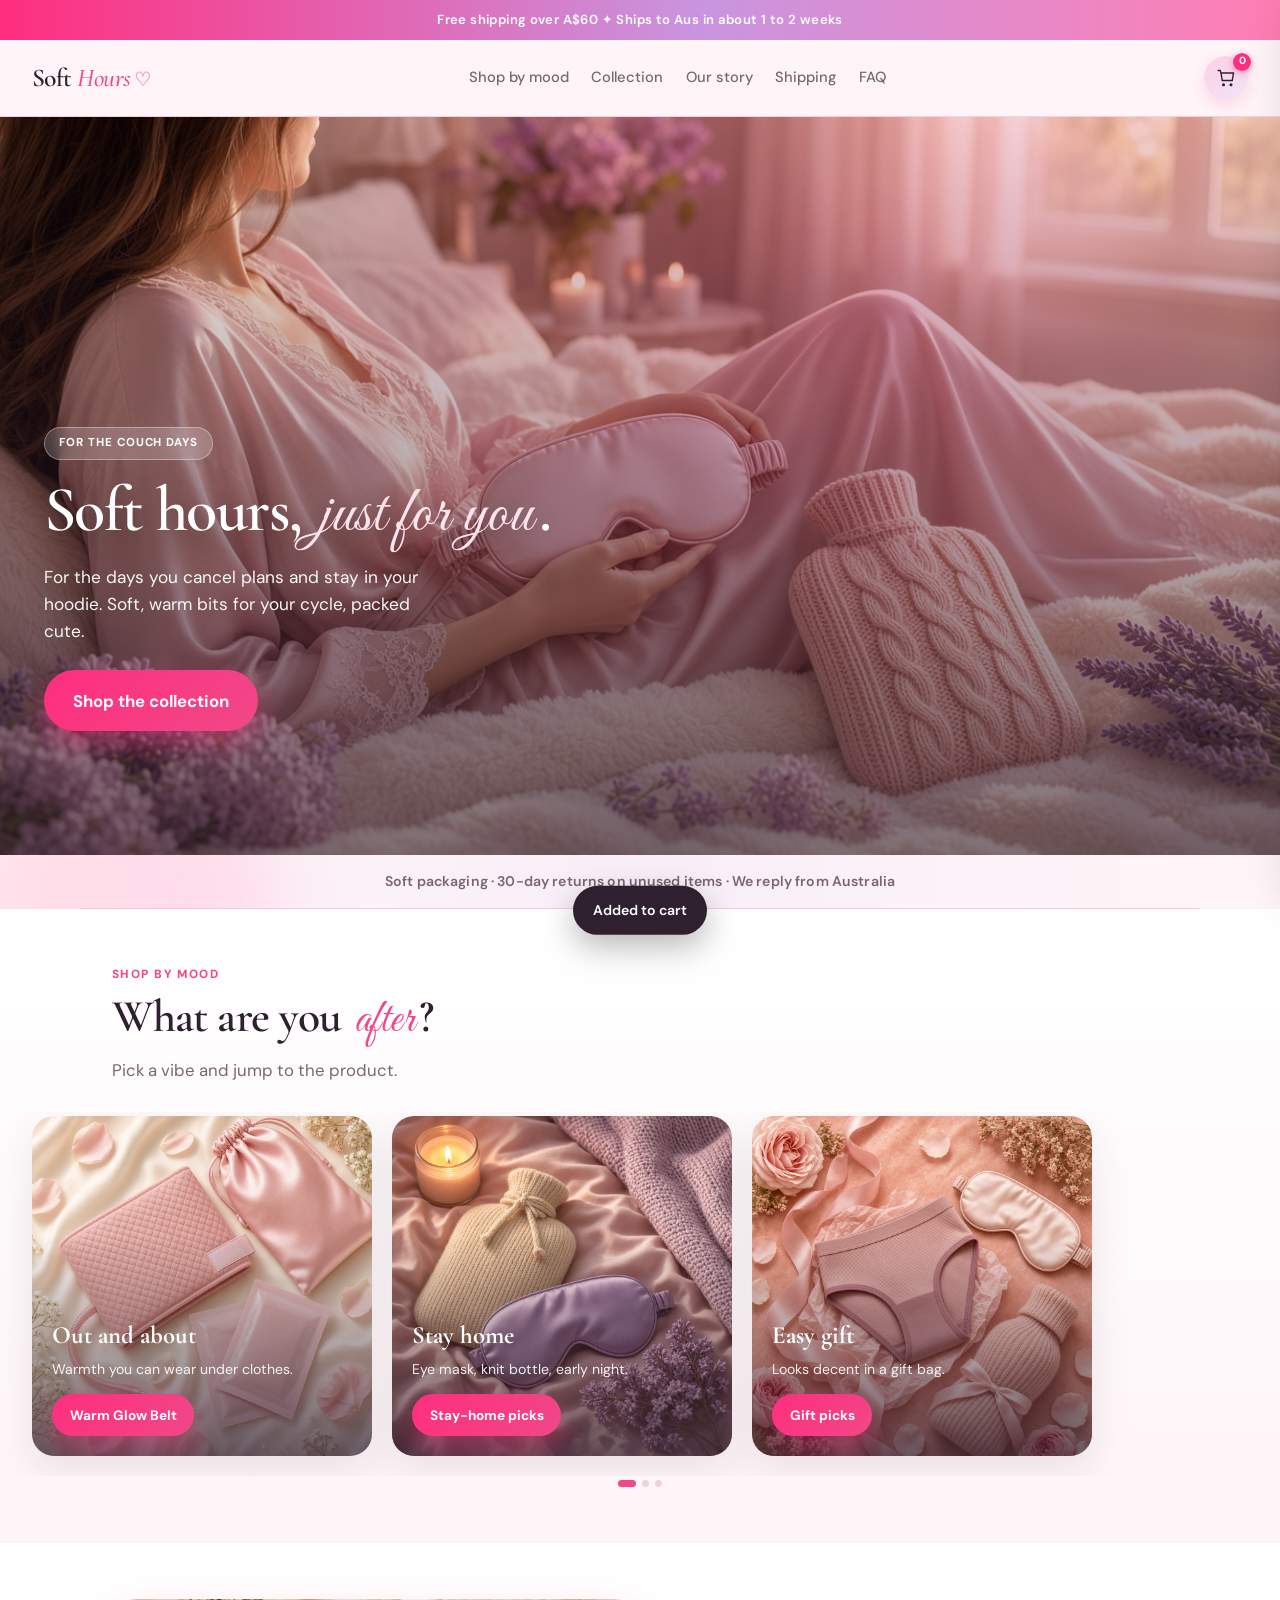
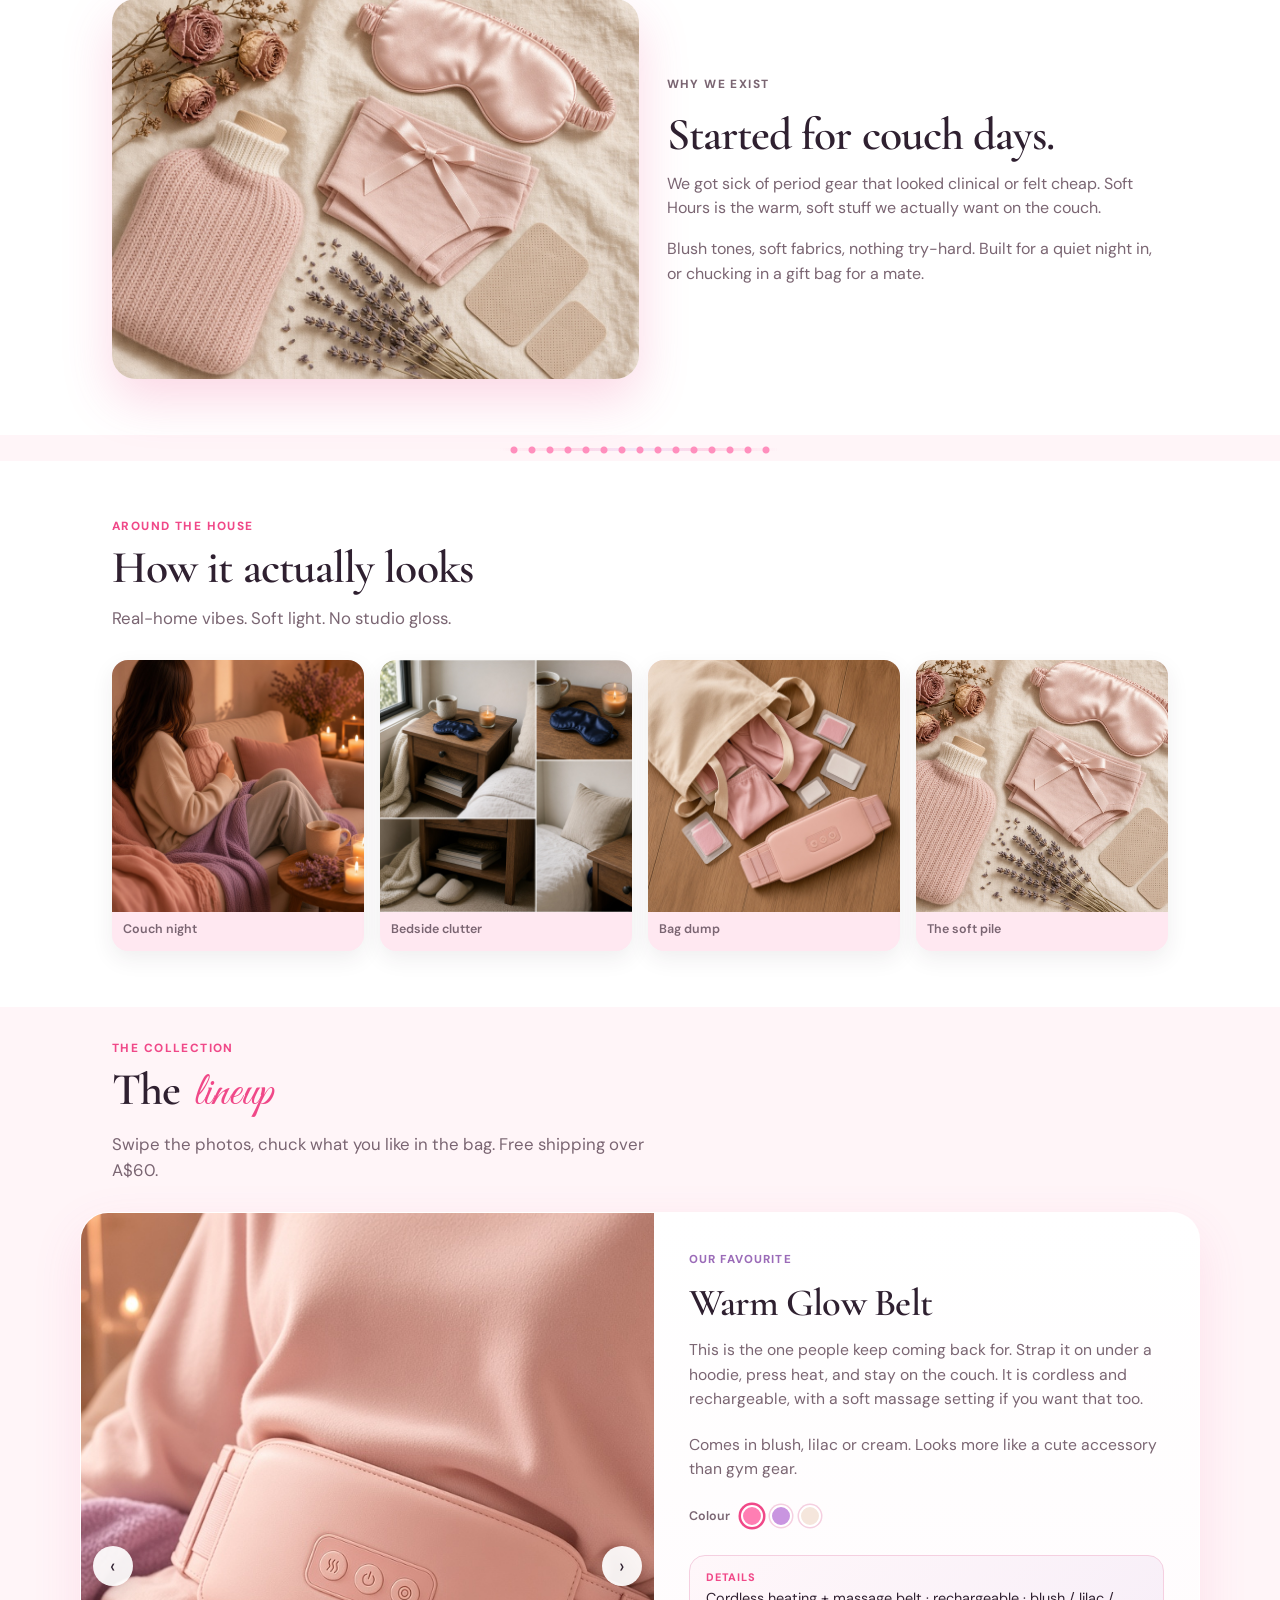
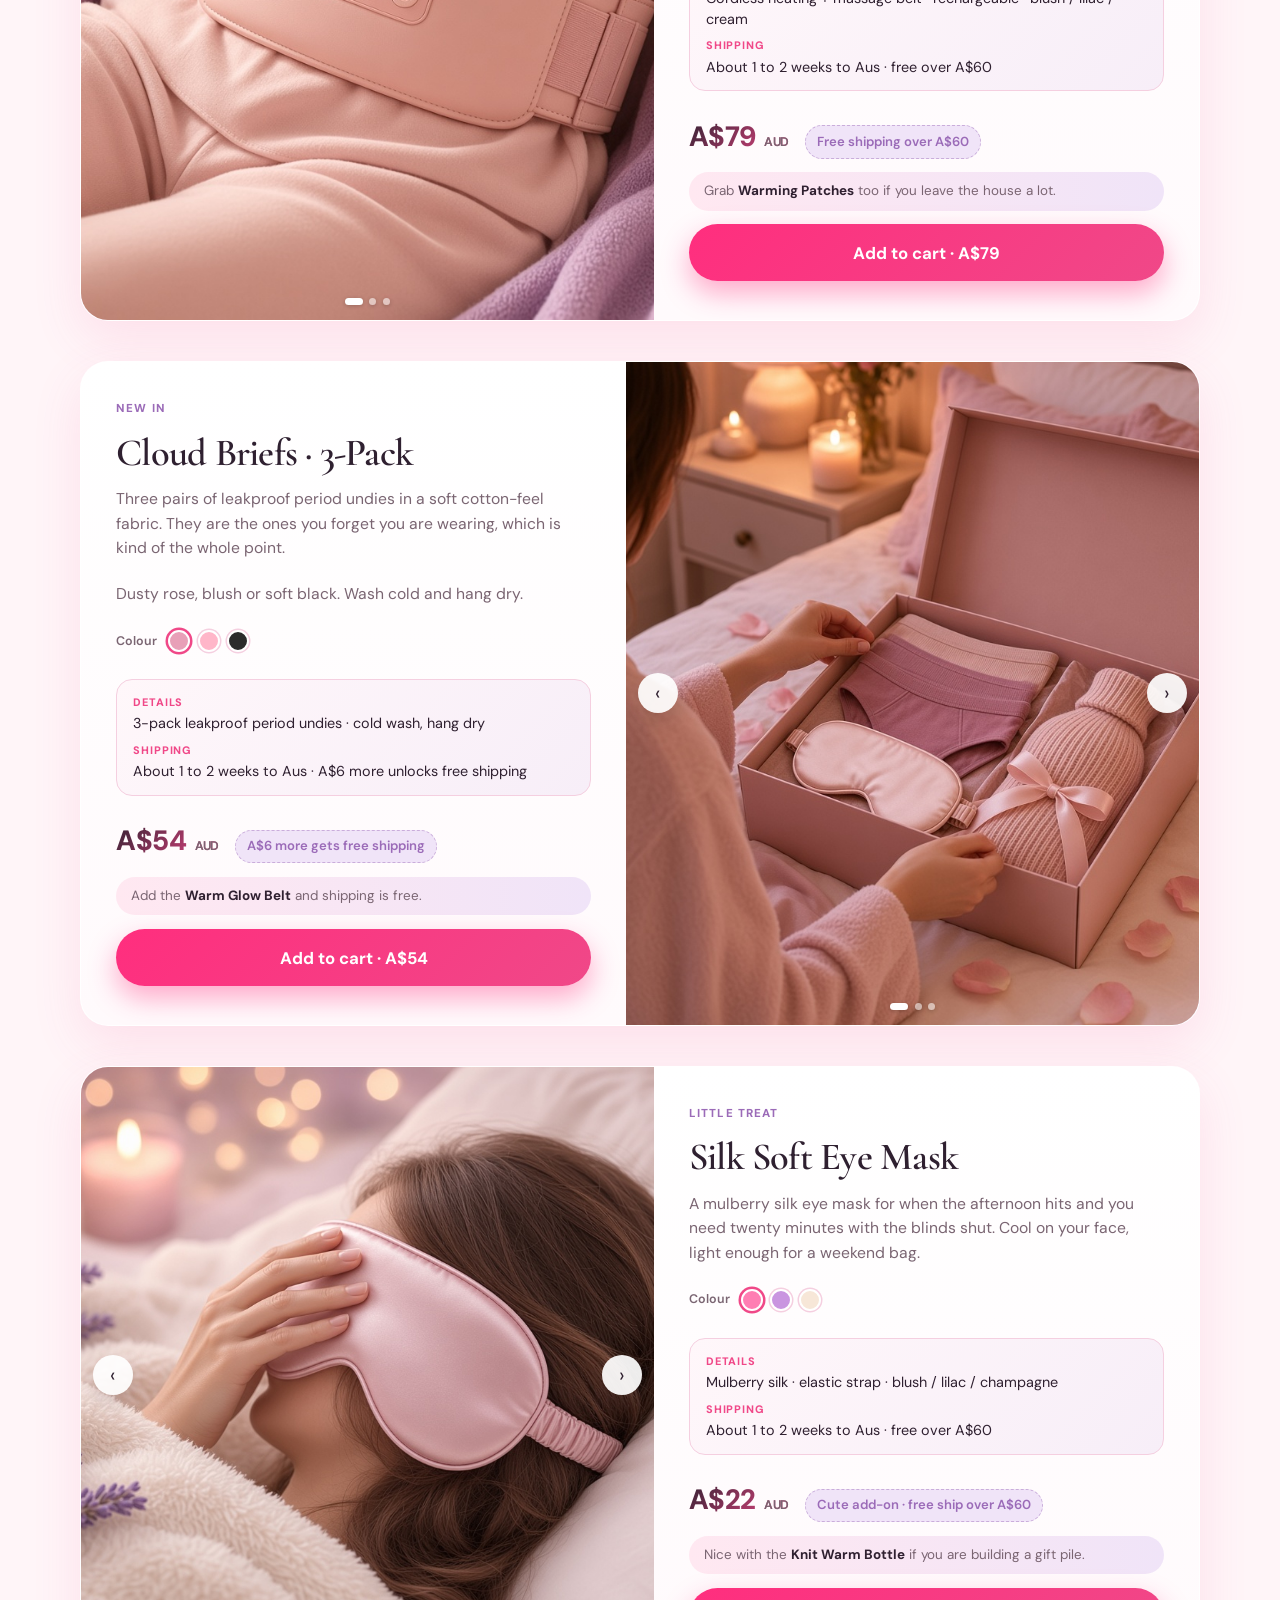
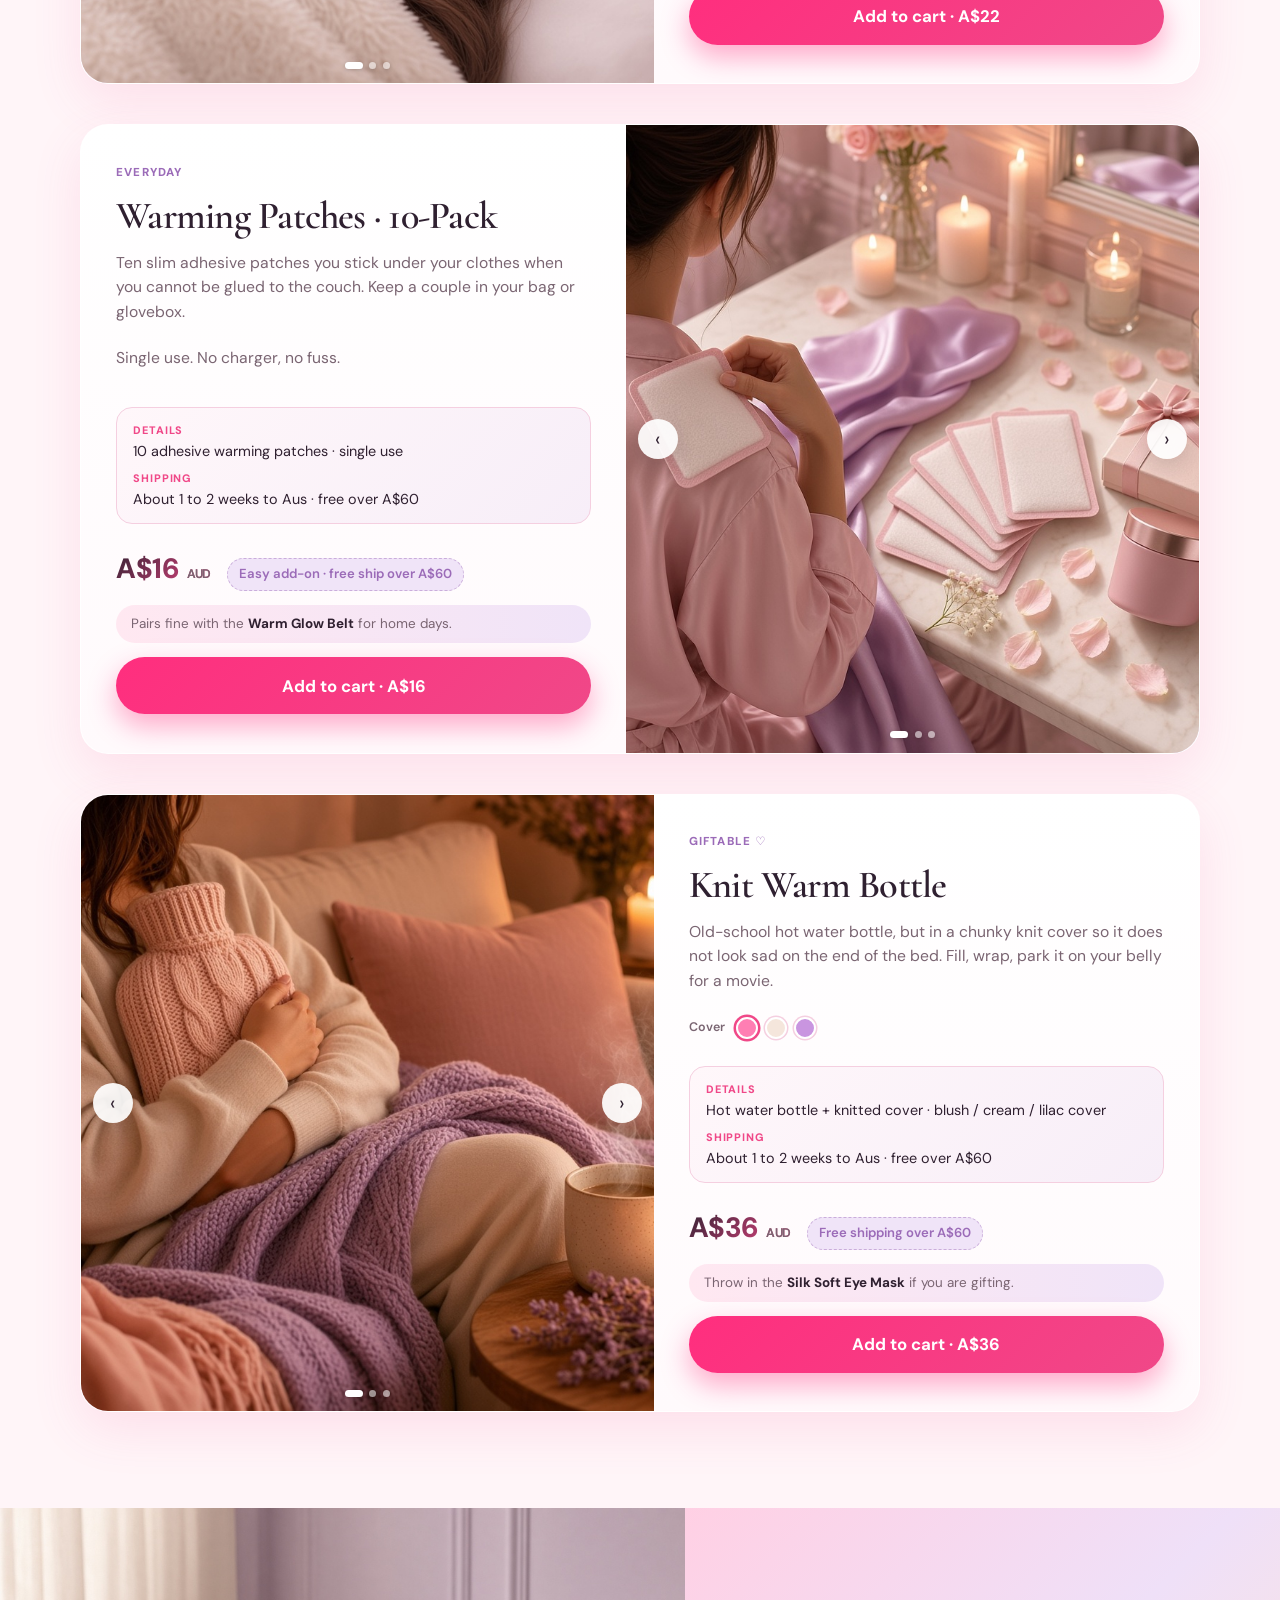
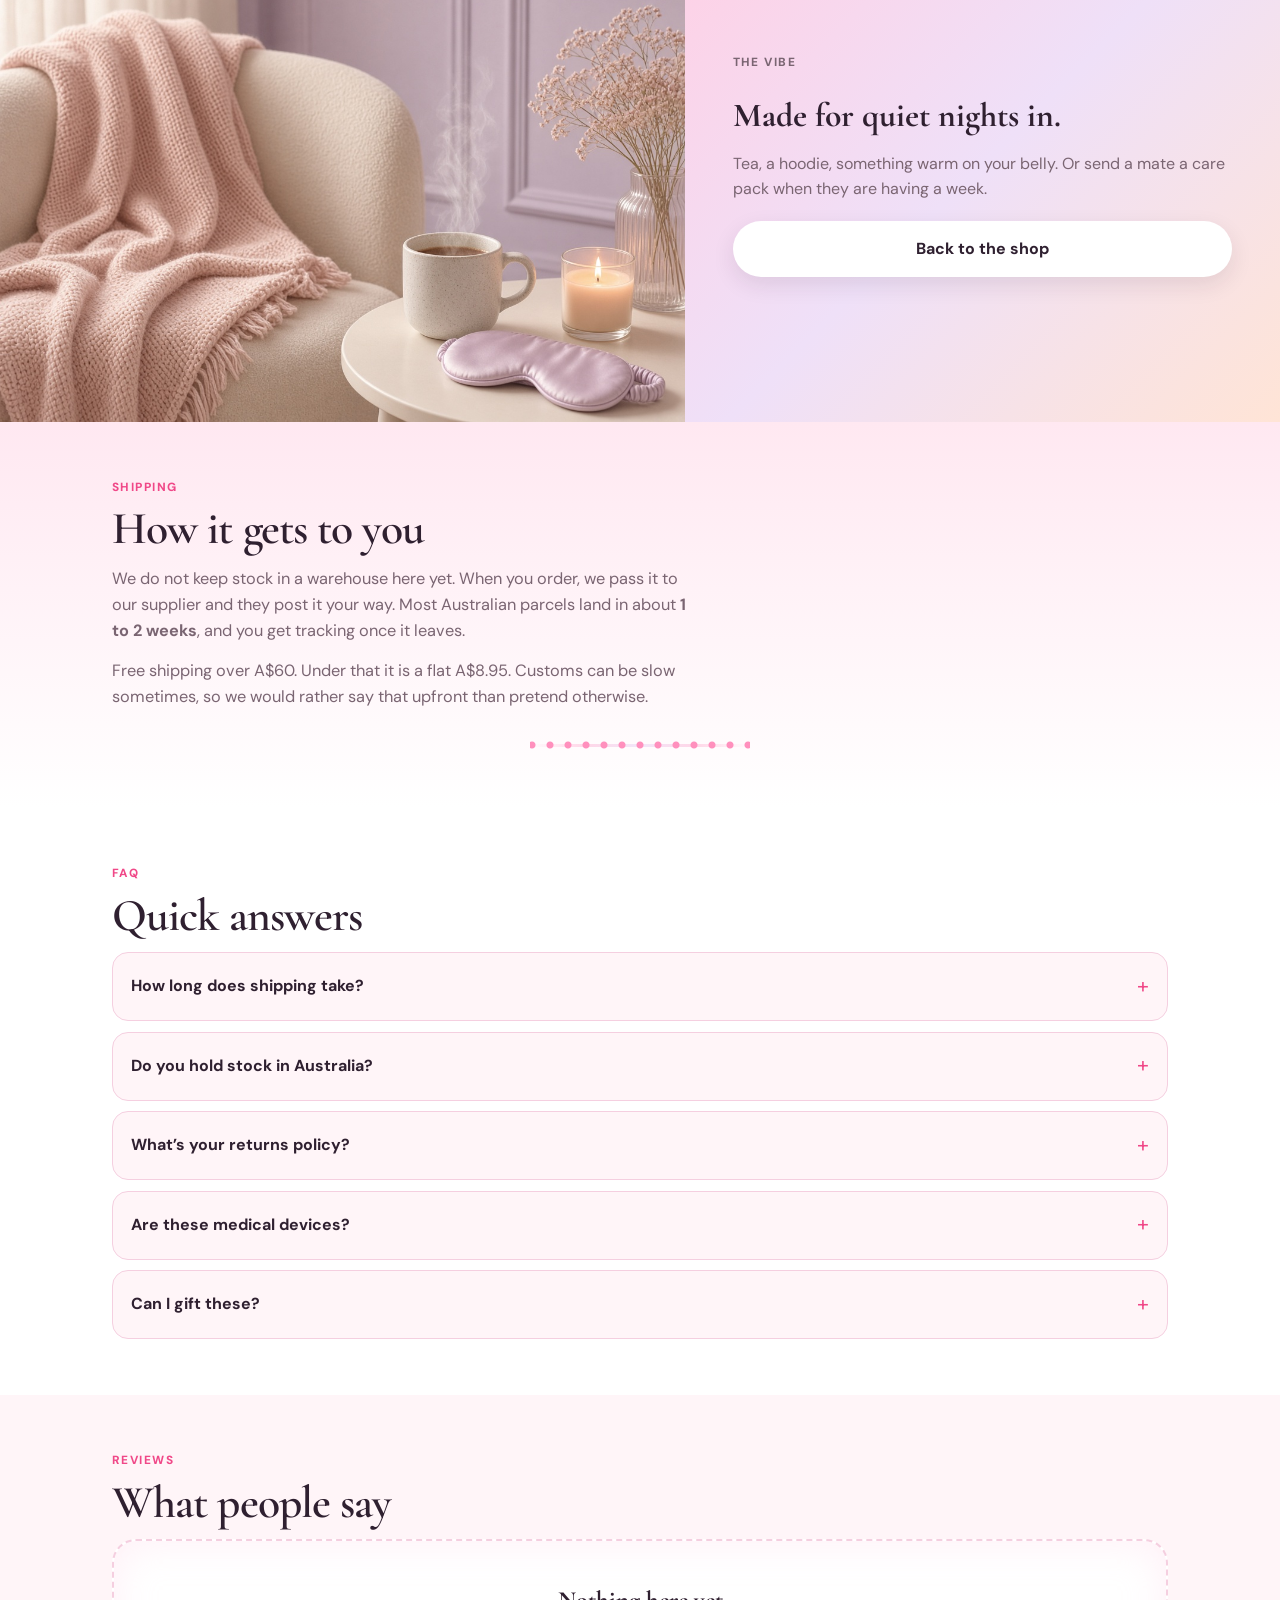
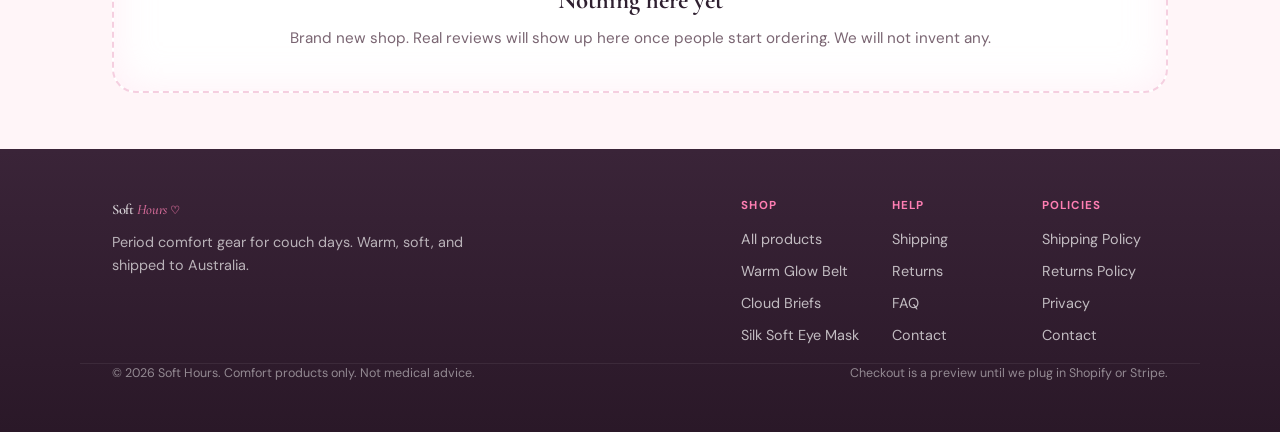
==== index.html @ 4333461d "Boutique copy without AI bullets; cute accents; prose shipping" ====
<!DOCTYPE html>
<html lang="en-AU">
<head>
  <meta charset="UTF-8" />
  <meta name="viewport" content="width=device-width, initial-scale=1" />
  <title>Soft Hours | Period comfort for lazy days</title>
  <meta name="description" content="Soft Hours sells period comfort gear for women in Australia. Heating belts, period undies, eye masks and more." />
  <link rel="preconnect" href="https://fonts.googleapis.com" />
  <link rel="preconnect" href="https://fonts.gstatic.com" crossorigin />
  <link href="https://fonts.googleapis.com/css2?family=Cormorant+Garamond:ital,wght@0,500;0,600;1,500&family=DM+Sans:wght@400;500;600;700;800&family=Great+Vibes&display=swap" rel="stylesheet" />
  <link rel="stylesheet" href="styles.css" />
</head>
<body>
  <div class="announcement">
    <span>Free shipping over A$60 ✦ Ships to Aus in about 1 to 2 weeks</span>
  </div>

  <header class="nav">
    <a class="logo" href="#top">Soft <em>Hours</em></a>
    <nav class="nav-links" aria-label="Primary">
      <a href="#moods">Shop by mood</a>
      <a href="#shop">Collection</a>
      <a href="#about">Our story</a>
      <a href="#how">Shipping</a>
      <a href="#faq">FAQ</a>
    </nav>
    <div class="nav-actions">
      <a class="cart-btn" href="#cart" aria-label="Cart">
        <svg viewBox="0 0 24 24" aria-hidden="true"><path d="M6 6h15l-1.5 9h-12z"/><circle cx="9" cy="20" r="1"/><circle cx="18" cy="20" r="1"/><path d="M6 6L5 3H2"/></svg>
        <span class="cart-count" id="cart-count">0</span>
      </a>
      <button class="menu-btn" id="menu-btn" aria-label="Menu" type="button">
        <svg viewBox="0 0 24 24" aria-hidden="true"><path d="M4 7h16M4 12h16M4 17h16"/></svg>
      </button>
    </div>
  </header>

  <main id="top" class="has-blobs">
    <section class="hero">
      <img class="hero-img" src="assets/lifestyle/hero.jpg" alt="Cozy blush bedding with silk eye mask and knitted hot water bottle" />
      <div class="hero-overlay"></div>
      <div class="hero-content">
        <span class="hero-eyebrow">For the couch days</span>
        <h1>Soft hours, <span class="script">just for you</span>.</h1>
        <p>For the days you cancel plans and stay in your hoodie. Soft, warm bits for your cycle, packed cute.</p>
        <a class="btn btn-lg" href="#shop">Shop the collection</a>
      </div>
    </section>

    <div class="trust trust-cute">
      <p>Soft packaging · 30-day returns on unused items · We reply from Australia</p>
    </div>

    <!-- Shop by mood -->
    <section class="moods" id="moods">
      <div class="section-inner">
        <p class="section-label">Shop by mood</p>
        <h2 class="section-title">What are you <span class="script">after</span>?</h2>
        <p class="section-lede">Pick a vibe and jump to the product.</p>
      </div>
      <div class="mood-track" id="mood-track">
        <a class="mood-card" href="#product-belt">
          <img src="assets/moods/onthego.jpg" alt="On-the-go comfort flat lay" />
          <div class="mood-overlay">
            <h3>Out and about</h3>
            <p>Warmth you can wear under clothes.</p>
            <span class="btn">Warm Glow Belt</span>
          </div>
        </a>
        <a class="mood-card" href="#product-rest">
          <img src="assets/moods/rest.jpg" alt="Rest night-in mood flat lay" />
          <div class="mood-overlay">
            <h3>Stay home</h3>
            <p>Eye mask, knit bottle, early night.</p>
            <span class="btn">Stay-home picks</span>
          </div>
        </a>
        <a class="mood-card" href="#product-gift">
          <img src="assets/moods/gift.jpg" alt="Giftable care package flat lay" />
          <div class="mood-overlay">
            <h3>Easy gift</h3>
            <p>Looks decent in a gift bag.</p>
            <span class="btn">Gift picks</span>
          </div>
        </a>
      </div>
      <div class="mood-dots" aria-hidden="true"><span class="on"></span><span></span><span></span></div>
    </section>

    <section class="about" id="about">
      <div class="section-inner about-grid">
        <div class="about-card reveal">
          <img src="assets/lifestyle/flatlay.jpg" alt="Flat lay of Soft Hours comfort essentials" />
        </div>
        <div class="about-copy reveal">
          <p class="section-label">Why we exist</p>
          <h2 class="section-title">Started for couch days.</h2>
          <p>We got sick of period gear that looked clinical or felt cheap. Soft Hours is the warm, soft stuff we actually want on the couch.</p>
          <p>Blush tones, soft fabrics, nothing try-hard. Built for a quiet night in, or chucking in a gift bag for a mate.</p>
        </div>
      </div>
    </section>


    <div class="ribbon ribbon-wide" aria-hidden="true"></div>

    <section class="life-grid" id="photos">
      <div class="section-inner">
        <p class="section-label">Around the house</p>
        <h2 class="section-title">How it actually looks</h2>
        <p class="section-lede">Real-home vibes. Soft light. No studio gloss.</p>
        <div class="life-grid-photos">
          <figure><img src="assets/grid/couch.jpg" alt="Couch night with knit bottle" /><figcaption>Couch night</figcaption></figure>
          <figure><img src="assets/grid/bedside.jpg" alt="Bedside table with eye mask and tea" /><figcaption>Bedside clutter</figcaption></figure>
          <figure><img src="assets/grid/tote.jpg" alt="Tote bag with comfort gear spilled out" /><figcaption>Bag dump</figcaption></figure>
          <figure><img src="assets/grid/flatlay.jpg" alt="Soft Hours comfort flat lay" /><figcaption>The soft pile</figcaption></figure>
        </div>
      </div>
    </section>

    <!-- Featured products as hero blocks -->
    <section class="features" id="shop">
      <div class="section-inner">
        <p class="section-label">The collection</p>
        <h2 class="section-title">The <span class="script">lineup</span></h2>
        <p class="section-lede">Swipe the photos, chuck what you like in the bag. Free shipping over A$60.</p>
      </div>

      <!-- 1 Warm Glow Belt -->
      <article class="feature reveal" id="product-belt" data-product-id="warm-glow-belt" data-id="warm-glow-belt" data-name="Warm Glow Belt" data-price="79">
        <div class="feature-media">
          <span class="feature-badge">cozy pick</span>
          <div class="carousel" data-carousel>
            <button type="button" class="carousel-btn prev" aria-label="Previous image">‹</button>
            <button type="button" class="carousel-btn next" aria-label="Next image">›</button>
                        <div class="carousel-track">
              <div class="carousel-slide"><img src="assets/carousel/belt-life.jpg" alt="Warm Glow Belt in use" /></div>
              <div class="carousel-slide"><img src="assets/carousel/belt-product.jpg" alt="Warm Glow Belt close up" /></div>
              <div class="carousel-slide"><img src="assets/carousel/belt-casual.jpg" alt="Warm Glow Belt on the bed" /></div>
            </div>
            <div class="carousel-dots"></div>
          </div>
        </div>
        <div class="feature-body">
          <p class="feature-eyebrow">Our favourite</p>
          <h3>Warm Glow Belt</h3>
          <p class="product-copy">This is the one people keep coming back for. Strap it on under a hoodie, press heat, and stay on the couch. It is cordless and rechargeable, with a soft massage setting if you want that too.</p>
          <p class="product-copy">Comes in blush, lilac or cream. Looks more like a cute accessory than gym gear.</p>
          <div class="swatches" aria-label="Colour options">
            <span class="swatch-label">Colour</span>
            <button class="swatch active" style="background:#ff7eb3" title="Blush" type="button"></button>
            <button class="swatch" style="background:#c995e0" title="Lilac" type="button"></button>
            <button class="swatch" style="background:#f5e6dc" title="Cream" type="button"></button>
          </div>
          <dl class="specs">
            <div><dt>Details</dt><dd>Cordless heating + massage belt · rechargeable · blush / lilac / cream</dd></div>
            <div><dt>Shipping</dt><dd>About 1 to 2 weeks to Aus · free over A$60</dd></div>
          </dl>
          <div class="price-row">
            <div class="price">A$79 <small>AUD</small></div>
            <span class="ship-nudge">Free shipping over A$60</span>
          </div>
          <p class="addon-line">Grab <strong>Warming Patches</strong> too if you leave the house a lot.</p>
          <button class="btn btn-block btn-lg add-to-cart" type="button" data-id="warm-glow-belt" data-name="Warm Glow Belt" data-price="79">Add to cart · A$79</button>
        </div>
      </article>

      <!-- 2 Cloud Briefs -->
      <article class="feature reverse reveal" id="product-gift" data-product-id="cloud-briefs" data-id="cloud-briefs" data-name="Cloud Briefs 3-Pack" data-price="54">
        <div class="feature-media">
          <span class="feature-badge lilac">new</span>
          <div class="carousel" data-carousel>
            <button type="button" class="carousel-btn prev" aria-label="Previous image">‹</button>
            <button type="button" class="carousel-btn next" aria-label="Next image">›</button>
                        <div class="carousel-track">
              <div class="carousel-slide"><img src="assets/carousel/undies-life.jpg" alt="Cloud Briefs gift unboxing" /></div>
              <div class="carousel-slide"><img src="assets/carousel/undies-product.jpg" alt="Cloud Briefs pack" /></div>
              <div class="carousel-slide"><img src="assets/carousel/undies-casual.jpg" alt="Cloud Briefs at home" /></div>
            </div>
            <div class="carousel-dots"></div>
          </div>
        </div>
        <div class="feature-body">
          <p class="feature-eyebrow">New in</p>
          <h3>Cloud Briefs · 3-Pack</h3>
          <p class="product-copy">Three pairs of leakproof period undies in a soft cotton-feel fabric. They are the ones you forget you are wearing, which is kind of the whole point.</p>
          <p class="product-copy">Dusty rose, blush or soft black. Wash cold and hang dry.</p>
          <div class="swatches" aria-label="Colour options">
            <span class="swatch-label">Colour</span>
            <button class="swatch active" style="background:#e8a0b8" title="Dusty rose" type="button"></button>
            <button class="swatch" style="background:#ffb6c9" title="Blush" type="button"></button>
            <button class="swatch" style="background:#2b2b2b" title="Soft black" type="button"></button>
          </div>
          <dl class="specs">
            <div><dt>Details</dt><dd>3-pack leakproof period undies · cold wash, hang dry</dd></div>
            <div><dt>Shipping</dt><dd>About 1 to 2 weeks to Aus · A$6 more unlocks free shipping</dd></div>
          </dl>
          <div class="price-row">
            <div class="price">A$54 <small>AUD</small></div>
            <span class="ship-nudge">A$6 more gets free shipping</span>
          </div>
          <p class="addon-line">Add the <strong>Warm Glow Belt</strong> and shipping is free.</p>
          <button class="btn btn-block btn-lg add-to-cart" type="button" data-id="cloud-briefs" data-name="Cloud Briefs 3-Pack" data-price="54">Add to cart · A$54</button>
        </div>
      </article>

      <!-- 3 Eye mask -->
      <article class="feature reveal" id="product-rest" data-product-id="silk-eye-mask" data-id="silk-eye-mask" data-name="Silk Soft Eye Mask" data-price="22">
        <div class="feature-media">
          <span class="feature-badge">little treat</span>
          <div class="carousel" data-carousel>
            <button type="button" class="carousel-btn prev" aria-label="Previous image">‹</button>
            <button type="button" class="carousel-btn next" aria-label="Next image">›</button>
                        <div class="carousel-track">
              <div class="carousel-slide"><img src="assets/carousel/mask-life.jpg" alt="Silk Soft Eye Mask in use" /></div>
              <div class="carousel-slide"><img src="assets/carousel/mask-product.jpg" alt="Silk Soft Eye Mask close up" /></div>
              <div class="carousel-slide"><img src="assets/carousel/mask-casual.jpg" alt="Silk Soft Eye Mask on a pillow" /></div>
            </div>
            <div class="carousel-dots"></div>
          </div>
        </div>
        <div class="feature-body">
          <p class="feature-eyebrow">Little treat</p>
          <h3>Silk Soft Eye Mask</h3>
          <p class="product-copy">A mulberry silk eye mask for when the afternoon hits and you need twenty minutes with the blinds shut. Cool on your face, light enough for a weekend bag.</p>
          <div class="swatches" aria-label="Colour options">
            <span class="swatch-label">Colour</span>
            <button class="swatch active" style="background:#ff7eb3" title="Blush" type="button"></button>
            <button class="swatch" style="background:#c995e0" title="Lilac" type="button"></button>
            <button class="swatch" style="background:#f7e7d8" title="Champagne" type="button"></button>
          </div>
          <dl class="specs">
            <div><dt>Details</dt><dd>Mulberry silk · elastic strap · blush / lilac / champagne</dd></div>
            <div><dt>Shipping</dt><dd>About 1 to 2 weeks to Aus · free over A$60</dd></div>
          </dl>
          <div class="price-row">
            <div class="price">A$22 <small>AUD</small></div>
            <span class="ship-nudge">Cute add-on · free ship over A$60</span>
          </div>
          <p class="addon-line">Nice with the <strong>Knit Warm Bottle</strong> if you are building a gift pile.</p>
          <button class="btn btn-block btn-lg add-to-cart" type="button" data-id="silk-eye-mask" data-name="Silk Soft Eye Mask" data-price="22">Add to cart · A$22</button>
        </div>
      </article>

      <!-- 4 Patches -->
      <article class="feature reverse reveal" id="product-patches" data-product-id="warming-patches" data-id="warming-patches" data-name="Warming Patches 10-Pack" data-price="16">
        <div class="feature-media">
          <span class="feature-badge lilac">everyday</span>
          <div class="carousel" data-carousel>
            <button type="button" class="carousel-btn prev" aria-label="Previous image">‹</button>
            <button type="button" class="carousel-btn next" aria-label="Next image">›</button>
                        <div class="carousel-track">
              <div class="carousel-slide"><img src="assets/carousel/patches-life.jpg" alt="Warming Patches at home" /></div>
              <div class="carousel-slide"><img src="assets/carousel/patches-product.jpg" alt="Warming Patches pack" /></div>
              <div class="carousel-slide"><img src="assets/carousel/patches-casual.jpg" alt="Warming Patches on the bench" /></div>
            </div>
            <div class="carousel-dots"></div>
          </div>
        </div>
        <div class="feature-body">
          <p class="feature-eyebrow">everyday</p>
          <h3>Warming Patches · 10-Pack</h3>
          <p class="product-copy">Ten slim adhesive patches you stick under your clothes when you cannot be glued to the couch. Keep a couple in your bag or glovebox.</p>
          <p class="product-copy">Single use. No charger, no fuss.</p>
          <dl class="specs">
            <div><dt>Details</dt><dd>10 adhesive warming patches · single use</dd></div>
            <div><dt>Shipping</dt><dd>About 1 to 2 weeks to Aus · free over A$60</dd></div>
          </dl>
          <div class="price-row">
            <div class="price">A$16 <small>AUD</small></div>
            <span class="ship-nudge">Easy add-on · free ship over A$60</span>
          </div>
          <p class="addon-line">Pairs fine with the <strong>Warm Glow Belt</strong> for home days.</p>
          <button class="btn btn-block btn-lg add-to-cart" type="button" data-id="warming-patches" data-name="Warming Patches 10-Pack" data-price="16">Add to cart · A$16</button>
        </div>
      </article>

      <!-- 5 Bottle -->
      <article class="feature reveal" id="product-bottle" data-product-id="knit-warm-bottle" data-id="knit-warm-bottle" data-name="Knit Warm Bottle" data-price="36">
        <div class="feature-media">
          <span class="feature-badge">giftable ♡</span>
          <div class="carousel" data-carousel>
            <button type="button" class="carousel-btn prev" aria-label="Previous image">‹</button>
            <button type="button" class="carousel-btn next" aria-label="Next image">›</button>
                        <div class="carousel-track">
              <div class="carousel-slide"><img src="assets/carousel/bottle-life.jpg" alt="Knit Warm Bottle on the couch" /></div>
              <div class="carousel-slide"><img src="assets/carousel/bottle-product.jpg" alt="Knit Warm Bottle close up" /></div>
              <div class="carousel-slide"><img src="assets/carousel/bottle-casual.jpg" alt="Knit Warm Bottle at home" /></div>
            </div>
            <div class="carousel-dots"></div>
          </div>
        </div>
        <div class="feature-body">
          <p class="feature-eyebrow">giftable ♡</p>
          <h3>Knit Warm Bottle</h3>
          <p class="product-copy">Old-school hot water bottle, but in a chunky knit cover so it does not look sad on the end of the bed. Fill, wrap, park it on your belly for a movie.</p>
          <div class="swatches" aria-label="Colour options">
            <span class="swatch-label">Cover</span>
            <button class="swatch active" style="background:#ff7eb3" title="Blush" type="button"></button>
            <button class="swatch" style="background:#f5e6dc" title="Cream" type="button"></button>
            <button class="swatch" style="background:#c995e0" title="Lilac" type="button"></button>
          </div>
          <dl class="specs">
            <div><dt>Details</dt><dd>Hot water bottle + knitted cover · blush / cream / lilac cover</dd></div>
            <div><dt>Shipping</dt><dd>About 1 to 2 weeks to Aus · free over A$60</dd></div>
          </dl>
          <div class="price-row">
            <div class="price">A$36 <small>AUD</small></div>
            <span class="ship-nudge">Free shipping over A$60</span>
          </div>
          <p class="addon-line">Throw in the <strong>Silk Soft Eye Mask</strong> if you are gifting.</p>
          <button class="btn btn-block btn-lg add-to-cart" type="button" data-id="knit-warm-bottle" data-name="Knit Warm Bottle" data-price="36">Add to cart · A$36</button>
        </div>
      </article>
    </section>

    <section class="mood-band">
      <div class="mood-band-grid">
        <img src="assets/lifestyle/cozy-corner.jpg" alt="Cozy self-care corner with blush knit throw" />
        <div class="mood-caption">
          <p class="section-label">The vibe</p>
          <h2>Made for quiet nights in.</h2>
          <p>Tea, a hoodie, something warm on your belly. Or send a mate a care pack when they are having a week.</p>
          <a class="btn btn-secondary" href="#shop">Back to the shop</a>
        </div>
      </div>
    </section>

    <section class="how" id="how">
      <div class="section-inner">
        <p class="section-label">Shipping</p>
        <h2 class="section-title">How it gets to you</h2>
        <div class="how-prose">
          <p>We do not keep stock in a warehouse here yet. When you order, we pass it to our supplier and they post it your way. Most Australian parcels land in about <strong>1 to 2 weeks</strong>, and you get tracking once it leaves.</p>
          <p>Free shipping over A$60. Under that it is a flat A$8.95. Customs can be slow sometimes, so we would rather say that upfront than pretend otherwise.</p>
        </div>
        <div class="ribbon" aria-hidden="true"></div>
      </div>
    </section>

    <section class="faq" id="faq">
      <div class="section-inner">
        <p class="section-label">FAQ</p>
        <h2 class="section-title">Quick answers</h2>
        <div class="faq-list">
          <details class="faq-item">
            <summary>How long does shipping take?</summary>
            <p>Most Aus orders land in 1 to 2 weeks. You get tracking once it leaves the warehouse.</p>
          </details>
          <details class="faq-item">
            <summary>Do you hold stock in Australia?</summary>
            <p>Not yet. Dropshipping for now, so we only buy what you have already paid for.</p>
          </details>
          <details class="faq-item">
            <summary>What’s your returns policy?</summary>
            <p>Unused items in original nick can come back within 30 days. Hit Contact and we will sort it.</p>
          </details>
          <details class="faq-item">
            <summary>Are these medical devices?</summary>
            <p>No. These are comfort products only. Not medicines or medical devices.</p>
          </details>
          <details class="faq-item">
            <summary>Can I gift these?</summary>
            <p>Yep. Eye mask, knit bottle and briefs all work as gifts. Gift notes coming once we are on Shopify.</p>
          </details>
        </div>
      </div>
    </section>

    <section class="reviews" id="reviews">
      <div class="section-inner">
        <p class="section-label">Reviews</p>
        <h2 class="section-title">What people say</h2>
        <div class="reviews-box">
          <h3>Nothing here yet</h3>
          <p>Brand new shop. Real reviews will show up here once people start ordering. We will not invent any.</p>
        </div>
      </div>
    </section>
  </main>

  <footer class="footer" id="footer">
    <div class="footer-inner">
      <div>
        <a class="logo" href="#top">Soft <em>Hours</em></a>
        <p>Period comfort gear for couch days. Warm, soft, and shipped to Australia.</p>
      </div>
      <div class="footer-cols">
        <div>
          <h4>Shop</h4>
          <ul>
            <li><a href="#shop">All products</a></li>
            <li><a href="#product-belt">Warm Glow Belt</a></li>
            <li><a href="#product-gift">Cloud Briefs</a></li>
            <li><a href="#product-rest">Silk Soft Eye Mask</a></li>
          </ul>
        </div>
        <div>
          <h4>Help</h4>
          <ul>
            <li><a href="#how">Shipping</a></li>
            <li><a href="#faq">Returns</a></li>
            <li><a href="#faq">FAQ</a></li>
            <li><a href="mailto:hello@softhours.example">Contact</a></li>
          </ul>
        </div>
        <div>
          <h4>Policies</h4>
          <ul>
            <li><a href="#how">Shipping Policy</a></li>
            <li><a href="#faq">Returns Policy</a></li>
            <li><a href="#faq">Privacy</a></li>
            <li><a href="mailto:hello@softhours.example">Contact</a></li>
          </ul>
        </div>
      </div>
    </div>
    <div class="footer-inner footer-bottom">
      <span>© 2026 Soft Hours. Comfort products only. Not medical advice.</span>
      <span>Checkout is a preview until we plug in Shopify or Stripe.</span>
    </div>
  </footer>

  <div class="sticky-atc" id="sticky-atc" aria-hidden="true">
    <div class="sticky-info">
      <div class="sticky-name" id="sticky-name">Warm Glow Belt</div>
      <div class="sticky-price" id="sticky-price">A$79</div>
    </div>
    <button class="btn add-to-cart" type="button" id="sticky-btn" data-id="warm-glow-belt" data-name="Warm Glow Belt" data-price="79">Add to cart</button>
  </div>

  <div class="toast" id="toast" role="status" aria-live="polite">Added to cart</div>

  <script src="cart.js"></script>
  <script src="cart-ui.js"></script>
  <script>
    (function () {
      document.querySelectorAll('.swatch').forEach(function (s) {
        s.addEventListener('click', function () {
          const group = s.parentElement;
          group.querySelectorAll('.swatch').forEach(function (x) { x.classList.remove('active'); });
          s.classList.add('active');
        });
      });

      const menuBtn = document.getElementById('menu-btn');
      if (menuBtn) {
        menuBtn.addEventListener('click', function () {
          const links = document.querySelector('.nav-links');
          if (!links) return;
          const open = links.style.display === 'flex';
          if (open) { links.style.display = 'none'; return; }
          links.style.display = 'flex';
          links.style.flexDirection = 'column';
          links.style.position = 'absolute';
          links.style.top = '100%';
          links.style.right = '1rem';
          links.style.background = '#fff';
          links.style.padding = '1rem 1.25rem';
          links.style.borderRadius = '14px';
          links.style.boxShadow = '0 12px 30px rgba(47,32,48,0.12)';
          links.style.border = '1px solid #f5cfe0';
          links.style.zIndex = '90';
        });
      }

      const reveals = document.querySelectorAll('.reveal');
      const io = new IntersectionObserver(function (entries) {
        entries.forEach(function (e) {
          if (e.isIntersecting) e.target.classList.add('in');
        });
      }, { threshold: 0.12, rootMargin: '0px 0px -40px 0px' });
      reveals.forEach(function (el) { io.observe(el); });

      const sticky = document.getElementById('sticky-atc');
      const stickyName = document.getElementById('sticky-name');
      const stickyPrice = document.getElementById('sticky-price');
      const stickyBtn = document.getElementById('sticky-btn');
      const features = document.querySelectorAll('.feature');
      if (sticky && stickyBtn) {
        const fio = new IntersectionObserver(function (entries) {
          entries.forEach(function (e) {
            if (!e.isIntersecting) return;
            const name = e.target.getAttribute('data-name');
            const price = e.target.getAttribute('data-price');
            const id = e.target.getAttribute('data-product-id');
            stickyName.textContent = name;
            stickyPrice.textContent = 'A$' + price;
            stickyBtn.setAttribute('data-name', name);
            stickyBtn.setAttribute('data-price', price);
            if (id) stickyBtn.setAttribute('data-id', id);
            stickyBtn.textContent = 'Add to cart';
            sticky.classList.add('show');
            sticky.setAttribute('aria-hidden', 'false');
          });
        }, { threshold: 0.45 });
        features.forEach(function (f) { fio.observe(f); });

        const hideStickyIO = new IntersectionObserver(function (entries) {
          entries.forEach(function (e) {
            if (e.isIntersecting) {
              sticky.classList.remove('show');
              sticky.setAttribute('aria-hidden', 'true');
            }
          });
        }, { threshold: 0.2 });
        const hero = document.querySelector('.hero');
        const footer = document.querySelector('.footer');
        if (hero) hideStickyIO.observe(hero);
        if (footer) hideStickyIO.observe(footer);
      }

      const track = document.getElementById('mood-track');
      const dots = document.querySelectorAll('.mood-dots span');
      if (track && dots.length) {
        track.addEventListener('scroll', function () {
          const i = Math.round(track.scrollLeft / (track.scrollWidth / 3));
          dots.forEach(function (d, idx) { d.classList.toggle('on', idx === i); });
        });
      }
    })();
  </script>
</body>
</html>
---- styles.css ----
/* Soft Hours v2 — hero product features, mood spotlight, depth */
:root {
  --blush: #ff7eb3;
  --blush-deep: #f04888;
  --blush-hot: #ff2e7e;
  --blush-soft: #ffd0e4;
  --lilac: #c995e0;
  --lilac-deep: #9b6bb8;
  --lilac-soft: #f0e4f8;
  --cream: #fff5f8;
  --cream-deep: #ffe8f1;
  --peach: #ffc8b0;
  --ink: #2f2030;
  --muted: #7a6572;
  --white: #ffffff;
  --border: #f5cfe0;
  --glow: 0 20px 50px rgba(240, 72, 136, 0.22);
  --shadow: 0 14px 40px rgba(47, 32, 48, 0.1);
  --radius: 24px;
  --serif: "Cormorant Garamond", "Times New Roman", serif;
  --sans: "DM Sans", system-ui, -apple-system, sans-serif;
}

*, *::before, *::after { box-sizing: border-box; margin: 0; padding: 0; }
html { scroll-behavior: smooth; }
body {
  font-family: var(--sans);
  color: var(--ink);
  background: var(--cream);
  line-height: 1.55;
  -webkit-font-smoothing: antialiased;
  overflow-x: hidden;
}
img { max-width: 100%; display: block; }
a { color: inherit; text-decoration: none; }
button { font-family: inherit; cursor: pointer; border: none; background: none; }

/* Reveal on scroll */
.reveal {
  opacity: 0;
  transform: translateY(28px);
  transition: opacity 0.7s ease, transform 0.7s ease;
}
.reveal.in { opacity: 1; transform: none; }

.announcement {
  background: linear-gradient(90deg, #ff2e7e, #c995e0 55%, #ff7eb3);
  color: #fff;
  text-align: center;
  font-size: 0.82rem;
  font-weight: 600;
  letter-spacing: 0.03em;
  padding: 0.6rem 1rem;
}

.nav {
  position: sticky;
  top: 0;
  z-index: 80;
  background: rgba(255, 245, 248, 0.9);
  backdrop-filter: blur(16px);
  border-bottom: 1px solid var(--border);
  display: flex;
  align-items: center;
  justify-content: space-between;
  padding: 0.85rem 1.2rem;
  gap: 1rem;
}
.logo {
  font-family: var(--serif);
  font-size: 1.6rem;
  font-weight: 600;
  letter-spacing: -0.02em;
}
.logo em { font-style: italic; color: var(--blush-deep); font-weight: 500; }
.nav-links {
  display: none;
  gap: 1.4rem;
  font-size: 0.92rem;
  font-weight: 500;
  color: var(--muted);
}
.nav-links a:hover { color: var(--blush-deep); }
.nav-actions { display: flex; align-items: center; gap: 0.65rem; }
.cart-btn {
  position: relative;
  width: 44px; height: 44px;
  border-radius: 50%;
  background: linear-gradient(145deg, var(--blush-soft), var(--lilac-soft));
  display: grid; place-items: center;
  box-shadow: 0 6px 16px rgba(240,72,136,0.18);
  transition: transform 0.2s;
}
.cart-btn:hover { transform: scale(1.06); }
.cart-btn svg { width: 20px; height: 20px; stroke: var(--ink); fill: none; stroke-width: 1.7; }
.cart-count {
  position: absolute; top: -3px; right: -3px;
  background: var(--blush-hot); color: #fff;
  font-size: 0.65rem; font-weight: 700;
  width: 18px; height: 18px; border-radius: 50%;
  display: grid; place-items: center;
  box-shadow: 0 2px 8px rgba(255,46,126,0.45);
}
.menu-btn {
  display: grid; place-items: center;
  width: 44px; height: 44px;
  border-radius: 50%;
  background: var(--cream-deep);
}
.menu-btn svg { width: 20px; height: 20px; stroke: var(--ink); fill: none; stroke-width: 1.8; }

/* Hero */
.hero {
  position: relative;
  min-height: 82vh;
  display: grid;
  align-items: end;
  overflow: hidden;
}
.hero-img {
  position: absolute; inset: 0;
  width: 100%; height: 100%;
  object-fit: cover;
  object-position: center 35%;
  transform: scale(1.02);
}
.hero-overlay {
  position: absolute; inset: 0;
  background:
    linear-gradient(180deg, rgba(47,32,48,0.05) 0%, rgba(47,32,48,0.62) 100%),
    radial-gradient(ellipse at 70% 20%, rgba(255,46,126,0.25), transparent 55%);
}
.hero-content {
  position: relative; z-index: 2;
  padding: 2.6rem 1.35rem 3.2rem;
  color: #fff;
  max-width: 640px;
}
.hero-eyebrow {
  display: inline-block;
  background: rgba(255,255,255,0.18);
  backdrop-filter: blur(8px);
  border: 1px solid rgba(255,255,255,0.35);
  border-radius: 999px;
  padding: 0.4rem 0.9rem;
  font-size: 0.72rem;
  font-weight: 700;
  letter-spacing: 0.08em;
  text-transform: uppercase;
  margin-bottom: 1rem;
}
.hero h1 {
  font-family: var(--serif);
  font-size: clamp(2.6rem, 9vw, 4rem);
  font-weight: 600;
  line-height: 1.05;
  letter-spacing: -0.025em;
  margin-bottom: 0.9rem;
  text-shadow: 0 8px 30px rgba(0,0,0,0.25);
}
.hero p {
  font-size: 1.08rem;
  opacity: 0.95;
  margin-bottom: 1.6rem;
  max-width: 34ch;
}
.btn {
  display: inline-flex;
  align-items: center;
  justify-content: center;
  gap: 0.45rem;
  background: linear-gradient(135deg, var(--blush-hot), var(--blush-deep));
  color: #fff;
  font-weight: 700;
  font-size: 1rem;
  padding: 1rem 1.7rem;
  border-radius: 999px;
  transition: transform 0.18s, box-shadow 0.2s, filter 0.2s;
  box-shadow: 0 12px 28px rgba(255, 46, 126, 0.4);
}
.btn:hover { transform: translateY(-2px) scale(1.02); filter: brightness(1.05); }
.btn:active { transform: translateY(0) scale(0.99); }
.btn-secondary {
  background: #fff;
  color: var(--ink);
  box-shadow: 0 8px 22px rgba(47,32,48,0.1);
}
.btn-secondary:hover { background: var(--blush-soft); filter: none; }
.btn-block { width: 100%; }
.btn-lg { padding: 1.1rem 1.8rem; font-size: 1.05rem; }

/* Trust */
.trust {
  display: grid;
  grid-template-columns: 1fr;
  gap: 0.75rem;
  padding: 1.35rem 1.2rem;
  background: var(--white);
  border-bottom: 1px solid var(--border);
}
.trust-item {
  display: flex; align-items: center; gap: 0.75rem;
  font-size: 0.9rem; font-weight: 600; color: var(--muted);
}
.trust-icon {
  width: 42px; height: 42px; flex-shrink: 0;
  border-radius: 14px;
  background: linear-gradient(145deg, var(--lilac-soft), var(--blush-soft));
  display: grid; place-items: center;
  font-size: 1.1rem;
  box-shadow: 0 6px 14px rgba(201,149,224,0.25);
}

section { padding: 3.5rem 0; }
.section-inner { max-width: 1120px; margin: 0 auto; padding: 0 1.25rem; }
.section-label {
  font-size: 0.74rem; font-weight: 800;
  letter-spacing: 0.12em; text-transform: uppercase;
  color: var(--blush-deep); margin-bottom: 0.45rem;
}
.section-title {
  font-family: var(--serif);
  font-size: clamp(2rem, 5.5vw, 2.85rem);
  font-weight: 600; letter-spacing: -0.02em;
  line-height: 1.12; margin-bottom: 0.7rem;
}
.section-lede {
  color: var(--muted); max-width: 46ch;
  margin-bottom: 1.8rem; font-size: 1.05rem;
}

/* Shop by mood */
.moods {
  background: linear-gradient(180deg, #fff 0%, var(--cream) 100%);
  overflow: hidden;
}
.mood-track {
  display: flex;
  gap: 1rem;
  overflow-x: auto;
  scroll-snap-type: x mandatory;
  padding: 0.25rem 1.25rem 1.25rem;
  -webkit-overflow-scrolling: touch;
  scrollbar-width: none;
}
.mood-track::-webkit-scrollbar { display: none; }
.mood-card {
  flex: 0 0 78%;
  scroll-snap-align: start;
  border-radius: 22px;
  overflow: hidden;
  position: relative;
  aspect-ratio: 1;
  box-shadow: var(--shadow);
  transition: transform 0.25s, box-shadow 0.25s;
}
.mood-card:hover { transform: translateY(-4px); box-shadow: var(--glow); }
.mood-card img { width: 100%; height: 100%; object-fit: cover; }
.mood-card .mood-overlay {
  position: absolute; inset: 0;
  background: linear-gradient(180deg, transparent 35%, rgba(47,32,48,0.72) 100%);
  display: flex; flex-direction: column; justify-content: flex-end;
  padding: 1.25rem;
  color: #fff;
}
.mood-card h3 {
  font-family: var(--serif);
  font-size: 1.55rem;
  margin-bottom: 0.25rem;
}
.mood-card p { font-size: 0.88rem; opacity: 0.9; margin-bottom: 0.85rem; }
.mood-card .btn { padding: 0.65rem 1.1rem; font-size: 0.85rem; align-self: flex-start; }
.mood-dots {
  display: flex; justify-content: center; gap: 0.4rem; margin-top: 0.25rem;
}
.mood-dots span {
  width: 7px; height: 7px; border-radius: 50%;
  background: var(--border);
}
.mood-dots span.on { background: var(--blush-deep); width: 18px; border-radius: 999px; }

/* About */
.about { background: var(--white); }
.about-grid { display: grid; gap: 1.75rem; }
.about-card {
  border-radius: var(--radius); overflow: hidden;
  box-shadow: var(--glow);
}
.about-card img { width: 100%; height: 260px; object-fit: cover; }
.about-copy p { color: var(--muted); margin-bottom: 1rem; }

/* ========== PRODUCT FEATURE BLOCKS ========== */
.features { background: var(--cream); padding: 2rem 0 3.5rem; }
.features .section-inner { margin-bottom: 1rem; }

.feature {
  display: grid;
  grid-template-columns: 1fr;
  gap: 0;
  margin: 0 0 2rem;
  background: var(--white);
  border-radius: 0;
  overflow: hidden;
  box-shadow: 0 18px 50px rgba(240, 72, 136, 0.12);
  border: 1px solid transparent;
  position: relative;
}
.feature::before {
  content: "";
  position: absolute; inset: -1px;
  background: linear-gradient(135deg, rgba(255,46,126,0.35), rgba(201,149,224,0.35), rgba(255,200,176,0.25));
  z-index: 0;
  opacity: 0;
  transition: opacity 0.35s;
  pointer-events: none;
}
.feature:hover::before { opacity: 1; }
.feature > * { position: relative; z-index: 1; }

.feature-media {
  position: relative;
  min-height: 320px;
  background: linear-gradient(145deg, var(--cream-deep), var(--lilac-soft));
  overflow: hidden;
}
.feature-media img {
  width: 100%; height: 100%;
  min-height: 320px;
  object-fit: cover;
  transition: transform 0.6s ease;
}
.feature:hover .feature-media img { transform: scale(1.045); }
.feature-badge {
  position: absolute;
  top: 1.1rem; left: 1.1rem;
  background: rgba(255,255,255,0.95);
  color: var(--blush-deep);
  font-size: 0.7rem; font-weight: 800;
  letter-spacing: 0.06em; text-transform: uppercase;
  padding: 0.45rem 0.8rem;
  border-radius: 999px;
  box-shadow: 0 8px 20px rgba(47,32,48,0.12);
}
.feature-badge.lilac { color: var(--lilac-deep); background: var(--lilac-soft); }

.feature-body {
  padding: 1.6rem 1.35rem 1.8rem;
  display: flex;
  flex-direction: column;
  gap: 0.85rem;
  background: linear-gradient(180deg, #fff 0%, #fffafc 100%);
}
.feature-eyebrow {
  font-size: 0.72rem; font-weight: 800;
  letter-spacing: 0.1em; text-transform: uppercase;
  color: var(--lilac-deep);
}
.feature-body h3 {
  font-family: var(--serif);
  font-size: clamp(1.85rem, 5vw, 2.4rem);
  font-weight: 600;
  letter-spacing: -0.02em;
  line-height: 1.1;
}
.feature-hook {
  font-size: 1.08rem;
  color: var(--ink);
  font-weight: 500;
  line-height: 1.4;
}
.feature-hook em {
  font-style: italic;
  font-family: var(--serif);
  color: var(--blush-deep);
  font-size: 1.15em;
}

.benefits {
  list-style: none;
  display: grid;
  gap: 0.65rem;
  margin: 0.35rem 0 0.2rem;
}
.benefits li {
  display: grid;
  grid-template-columns: auto 1fr;
  gap: 0.7rem;
  align-items: start;
  font-size: 0.94rem;
  color: var(--muted);
}
.benefit-icon {
  width: 34px; height: 34px;
  border-radius: 12px;
  background: linear-gradient(145deg, var(--blush-soft), var(--lilac-soft));
  display: grid; place-items: center;
  font-size: 0.95rem;
  box-shadow: 0 4px 12px rgba(240,72,136,0.15);
}

.swatches { display: flex; gap: 0.45rem; align-items: center; flex-wrap: wrap; }
.swatch-label { font-size: 0.78rem; color: var(--muted); font-weight: 600; margin-right: 0.25rem; }
.swatch {
  width: 22px; height: 22px; border-radius: 50%;
  border: 2px solid #fff;
  box-shadow: 0 0 0 1.5px var(--border);
  cursor: pointer;
  transition: transform 0.15s, box-shadow 0.15s;
}
.swatch:hover { transform: scale(1.12); }
.swatch.active { box-shadow: 0 0 0 2.5px var(--blush-deep); }

.price-row {
  display: flex; flex-wrap: wrap;
  align-items: baseline; gap: 0.65rem 1rem;
  margin-top: 0.25rem;
}
.price {
  font-size: 1.75rem;
  font-weight: 800;
  letter-spacing: -0.02em;
  background: linear-gradient(135deg, var(--ink), var(--blush-deep));
  -webkit-background-clip: text;
  background-clip: text;
  color: transparent;
}
.price small {
  font-size: 0.78rem;
  font-weight: 600;
  color: var(--muted);
  -webkit-text-fill-color: var(--muted);
  margin-left: 0.2rem;
}
.ship-nudge {
  font-size: 0.82rem;
  font-weight: 600;
  color: var(--lilac-deep);
  background: var(--lilac-soft);
  padding: 0.35rem 0.7rem;
  border-radius: 999px;
}
.addon-line {
  font-size: 0.84rem;
  color: var(--muted);
  background: linear-gradient(90deg, var(--cream-deep), var(--lilac-soft));
  border-radius: 12px;
  padding: 0.65rem 0.85rem;
}
.addon-line strong { color: var(--ink); }

/* Sticky mobile ATC bar (appears when feature in view via JS class) */
.sticky-atc {
  position: fixed;
  left: 0; right: 0; bottom: 0;
  z-index: 70;
  background: rgba(255,255,255,0.94);
  backdrop-filter: blur(14px);
  border-top: 1px solid var(--border);
  padding: 0.75rem 1rem calc(0.75rem + env(safe-area-inset-bottom));
  display: flex; align-items: center; gap: 0.85rem;
  box-shadow: 0 -10px 30px rgba(47,32,48,0.1);
  transform: translateY(110%);
  transition: transform 0.3s ease;
}
.sticky-atc.show { transform: translateY(0); }
.sticky-atc .sticky-info { flex: 1; min-width: 0; }
.sticky-atc .sticky-name {
  font-family: var(--serif);
  font-size: 1.05rem;
  font-weight: 600;
  white-space: nowrap; overflow: hidden; text-overflow: ellipsis;
}
.sticky-atc .sticky-price { font-size: 0.85rem; font-weight: 700; color: var(--blush-deep); }
.sticky-atc .btn { flex-shrink: 0; padding: 0.8rem 1.2rem; font-size: 0.9rem; }
@media (min-width: 900px) {
  .sticky-atc { display: none; }
}

/* Mood band */
.mood-band { padding: 0; background: var(--white); }
.mood-band-grid { display: grid; grid-template-columns: 1fr; }
.mood-band-grid img { width: 100%; height: 300px; object-fit: cover; }
.mood-caption {
  padding: 2.2rem 1.4rem;
  background: linear-gradient(135deg, #ffd0e4, #efe0f8 50%, #ffe4d6);
  display: flex; flex-direction: column; justify-content: center;
}
.mood-caption h2 { font-family: var(--serif); font-size: 2.1rem; margin-bottom: 0.6rem; }
.mood-caption p { color: var(--muted); margin-bottom: 1.2rem; }

/* How / FAQ / Reviews / Footer — keep polished */
.how { background: linear-gradient(180deg, var(--cream-deep), #fff); }
.steps { display: grid; gap: 1rem; }
.step {
  background: #fff; border-radius: 18px; padding: 1.25rem 1.3rem;
  border: 1px solid var(--border);
  display: grid; grid-template-columns: auto 1fr; gap: 1rem;
  box-shadow: 0 8px 24px rgba(240,72,136,0.06);
}
.step-num {
  width: 38px; height: 38px; border-radius: 50%;
  background: linear-gradient(135deg, var(--blush-hot), var(--lilac));
  color: #fff; font-weight: 800; font-size: 0.9rem;
  display: grid; place-items: center;
  box-shadow: 0 6px 16px rgba(255,46,126,0.3);
}
.step h3 { font-family: var(--serif); font-size: 1.25rem; margin-bottom: 0.25rem; }
.step p { font-size: 0.92rem; color: var(--muted); }
.note {
  margin-top: 1.25rem; font-size: 0.88rem; color: var(--muted);
  background: #fff; border-left: 3px solid var(--lilac);
  padding: 0.9rem 1rem; border-radius: 0 12px 12px 0;
}

.faq { background: var(--white); }
.faq-list { display: grid; gap: 0.65rem; }
.faq-item {
  border: 1px solid var(--border); border-radius: 16px;
  overflow: hidden; background: var(--cream);
}
.faq-item summary {
  list-style: none; cursor: pointer; padding: 1.05rem 1.15rem;
  font-weight: 700; display: flex; justify-content: space-between; align-items: center; gap: 1rem;
}
.faq-item summary::-webkit-details-marker { display: none; }
.faq-item summary::after { content: "+"; font-size: 1.35rem; color: var(--blush-deep); font-weight: 400; }
.faq-item[open] summary::after { content: "–"; }
.faq-item p { padding: 0 1.15rem 1.1rem; color: var(--muted); font-size: 0.94rem; }

.reviews { background: var(--cream); }
.reviews-box {
  border: 2px dashed var(--border); border-radius: var(--radius);
  padding: 2.5rem 1.5rem; text-align: center; background: #fff;
  box-shadow: inset 0 0 40px rgba(255,208,228,0.35);
}
.reviews-box h3 { font-family: var(--serif); font-size: 1.55rem; margin-bottom: 0.5rem; }
.reviews-box p { color: var(--muted); font-size: 0.95rem; }

.footer {
  background: linear-gradient(180deg, #3a2438, #2a1828);
  color: rgba(255,255,255,0.88);
  padding: 3rem 1.25rem 5.5rem;
}
.footer-inner {
  max-width: 1120px; margin: 0 auto;
  display: grid; gap: 2rem;
}
.footer .logo { color: #fff; }
.footer .logo em { color: var(--blush); }
.footer p { font-size: 0.9rem; opacity: 0.75; max-width: 36ch; margin-top: 0.6rem; }
.footer-cols { display: grid; grid-template-columns: 1fr 1fr; gap: 1.5rem; }
.footer h4 {
  font-size: 0.72rem; letter-spacing: 0.1em; text-transform: uppercase;
  margin-bottom: 0.75rem; color: var(--blush);
}
.footer ul { list-style: none; display: grid; gap: 0.45rem; }
.footer a { font-size: 0.9rem; opacity: 0.8; }
.footer a:hover { opacity: 1; color: var(--blush); }
.footer-bottom {
  border-top: 1px solid rgba(255,255,255,0.12);
  margin-top: 1rem; padding-top: 1.25rem;
  font-size: 0.78rem; opacity: 0.55;
  display: flex; flex-direction: column; gap: 0.4rem;
}

.toast {
  position: fixed; bottom: 5.5rem; left: 50%;
  transform: translateX(-50%) translateY(120%);
  background: var(--ink); color: #fff;
  padding: 0.85rem 1.25rem; border-radius: 999px;
  font-size: 0.88rem; font-weight: 600; z-index: 100;
  transition: transform 0.3s ease; white-space: nowrap;
  box-shadow: 0 12px 32px rgba(0,0,0,0.28);
}
.toast.show { transform: translateX(-50%) translateY(0); }

/* Desktop */
@media (min-width: 720px) {
  .nav { padding: 1rem 2rem; }
  .nav-links { display: flex; }
  .menu-btn { display: none; }
  .hero-content { padding: 3.8rem 2.75rem 4.2rem; }
  .trust {
    grid-template-columns: repeat(3, 1fr);
    padding: 1.5rem 2rem; max-width: 1120px; margin: 0 auto; border: none;
  }
  .section-inner { padding: 0 2rem; }
  .mood-track { padding-left: 2rem; padding-right: 2rem; gap: 1.25rem; }
  .mood-card { flex-basis: 32%; max-width: 340px; }
  .about-grid { grid-template-columns: 1.05fr 1fr; align-items: center; }
  .about-card img { height: 380px; }
  .feature {
    grid-template-columns: 1.05fr 1fr;
    margin: 0 2rem 2.5rem;
    border-radius: 28px;
    max-width: 1120px;
    margin-left: auto; margin-right: auto;
  }
  .feature.reverse { grid-template-columns: 1fr 1.05fr; }
  .feature.reverse .feature-media { order: 2; }
  .feature.reverse .feature-body { order: 1; }
  .feature-media, .feature-media img { min-height: 480px; height: 100%; }
  .feature-body { padding: 2.4rem 2.2rem; justify-content: center; }
  .mood-band-grid { grid-template-columns: 1.15fr 1fr; }
  .mood-band-grid img { height: 100%; min-height: 380px; }
  .mood-caption { padding: 3rem; }
  .steps { grid-template-columns: repeat(3, 1fr); }
  .footer { padding-bottom: 3rem; }
  .footer-inner { grid-template-columns: 1.4fr 1fr; padding: 0 2rem; }
  .footer-cols { grid-template-columns: 1fr 1fr 1fr; }
  .footer-bottom { flex-direction: row; justify-content: space-between; }
  .toast { bottom: 1.5rem; }
}

/* ===== Product image carousel ===== */
.carousel {
  position: relative;
  width: 100%;
  height: 100%;
  min-height: 320px;
  background: linear-gradient(145deg, var(--cream-deep), var(--lilac-soft));
}
.carousel-track {
  display: flex;
  overflow-x: auto;
  scroll-snap-type: x mandatory;
  scroll-behavior: smooth;
  -webkit-overflow-scrolling: touch;
  height: 100%;
  min-height: 320px;
  scrollbar-width: none;
}
.carousel-track::-webkit-scrollbar { display: none; }
.carousel-slide {
  flex: 0 0 100%;
  scroll-snap-align: start;
  scroll-snap-stop: always;
  position: relative;
  min-height: 320px;
}
.carousel-slide img {
  width: 100%;
  height: 100%;
  min-height: 320px;
  object-fit: cover;
  display: block;
}
.carousel-btn {
  position: absolute;
  top: 50%;
  transform: translateY(-50%);
  z-index: 4;
  width: 40px; height: 40px;
  border-radius: 50%;
  background: rgba(255,255,255,0.92);
  box-shadow: 0 8px 20px rgba(47,32,48,0.15);
  color: var(--ink);
  font-size: 1.25rem;
  display: none;
  place-items: center;
  transition: transform 0.15s, background 0.15s;
}
.carousel-btn:hover { background: #fff; transform: translateY(-50%) scale(1.06); }
.carousel-btn.prev { left: 0.75rem; }
.carousel-btn.next { right: 0.75rem; }
.carousel-dots {
  position: absolute;
  bottom: 0.9rem; left: 0; right: 0;
  z-index: 4;
  display: flex; justify-content: center; gap: 0.4rem;
  pointer-events: none;
}
.carousel-dots button {
  pointer-events: auto;
  width: 7px; height: 7px; border-radius: 50%;
  background: rgba(255,255,255,0.55);
  box-shadow: 0 1px 4px rgba(0,0,0,0.2);
  transition: width 0.2s, background 0.2s;
}
.carousel-dots button.on {
  width: 18px; border-radius: 999px;
  background: #fff;
}
@media (min-width: 720px) {
  .carousel, .carousel-track, .carousel-slide, .carousel-slide img { min-height: 480px; }
  .carousel-btn { display: grid; }
}

/* ===== Cart drawer ===== */
.cart-overlay {
  position: fixed; inset: 0;
  background: rgba(47,32,48,0.45);
  z-index: 120;
  opacity: 0; pointer-events: none;
  transition: opacity 0.25s ease;
}
.cart-overlay.open { opacity: 1; pointer-events: auto; }
.cart-drawer {
  position: fixed; top: 0; right: 0; bottom: 0;
  width: min(100%, 420px);
  background: #fff;
  z-index: 130;
  transform: translateX(105%);
  transition: transform 0.3s cubic-bezier(.2,.8,.2,1);
  display: flex; flex-direction: column;
  box-shadow: -12px 0 40px rgba(47,32,48,0.18);
}
.cart-drawer.open { transform: translateX(0); }
.cart-drawer-head {
  display: flex; align-items: center; justify-content: space-between;
  padding: 1.1rem 1.2rem;
  border-bottom: 1px solid var(--border);
  background: linear-gradient(180deg, #fff5f8, #fff);
}
.cart-drawer-head h2 {
  font-family: var(--serif);
  font-size: 1.45rem;
  font-weight: 600;
}
.cart-close {
  width: 40px; height: 40px; border-radius: 50%;
  background: var(--cream-deep);
  font-size: 1.3rem; color: var(--ink);
  display: grid; place-items: center;
}
.cart-body {
  flex: 1; overflow-y: auto;
  padding: 1rem 1.15rem 1.25rem;
}
.cart-empty {
  text-align: center; padding: 2.5rem 1rem;
  color: var(--muted);
}
.cart-empty h3 {
  font-family: var(--serif);
  font-size: 1.4rem;
  color: var(--ink);
  margin-bottom: 0.4rem;
}
.cart-line {
  display: grid;
  grid-template-columns: 72px 1fr;
  gap: 0.85rem;
  padding: 0.85rem 0;
  border-bottom: 1px solid var(--border);
}
.cart-line img {
  width: 72px; height: 72px;
  object-fit: cover; border-radius: 14px;
  background: var(--cream-deep);
}
.cart-line-top {
  display: flex; justify-content: space-between; gap: 0.5rem;
  align-items: flex-start;
}
.cart-line-name {
  font-weight: 700; font-size: 0.95rem; line-height: 1.25;
}
.cart-line-colour {
  font-size: 0.78rem; color: var(--muted); margin-top: 0.15rem;
}
.cart-line-price { font-weight: 700; font-size: 0.92rem; white-space: nowrap; }
.cart-line-actions {
  display: flex; align-items: center; justify-content: space-between;
  margin-top: 0.65rem; gap: 0.5rem;
}
.qty {
  display: inline-flex; align-items: center;
  border: 1.5px solid var(--border);
  border-radius: 999px;
  overflow: hidden;
  background: #fff;
}
.qty button {
  width: 32px; height: 32px;
  font-size: 1.05rem; font-weight: 600;
  color: var(--ink);
}
.qty span {
  min-width: 28px; text-align: center;
  font-weight: 700; font-size: 0.9rem;
}
.cart-remove {
  font-size: 0.78rem; font-weight: 600;
  color: var(--muted); text-decoration: underline;
}
.cart-remove:hover { color: var(--blush-deep); }

.ship-progress {
  margin: 1rem 0 0.5rem;
  padding: 0.9rem 1rem;
  border-radius: 16px;
  background: linear-gradient(135deg, var(--cream-deep), var(--lilac-soft));
}
.ship-progress p {
  font-size: 0.84rem; font-weight: 600;
  color: var(--ink); margin-bottom: 0.55rem;
}
.ship-bar {
  height: 8px; border-radius: 999px;
  background: rgba(255,255,255,0.7);
  overflow: hidden;
}
.ship-bar > span {
  display: block; height: 100%;
  background: linear-gradient(90deg, var(--blush-hot), var(--lilac));
  border-radius: 999px;
  transition: width 0.3s ease;
}

.cart-upsell {
  margin-top: 1.1rem;
}
.cart-upsell h4 {
  font-size: 0.72rem; letter-spacing: 0.08em;
  text-transform: uppercase; color: var(--blush-deep);
  margin-bottom: 0.65rem; font-weight: 800;
}
.upsell-row {
  display: grid; gap: 0.65rem;
}
.upsell-card {
  display: grid; grid-template-columns: 56px 1fr auto;
  gap: 0.7rem; align-items: center;
  padding: 0.65rem;
  border: 1px solid var(--border);
  border-radius: 14px;
  background: #fffafc;
}
.upsell-card img {
  width: 56px; height: 56px; object-fit: cover; border-radius: 12px;
}
.upsell-card strong { display: block; font-size: 0.85rem; }
.upsell-card span { font-size: 0.78rem; color: var(--muted); }
.upsell-card .btn { padding: 0.5rem 0.75rem; font-size: 0.75rem; }

.cart-footer {
  border-top: 1px solid var(--border);
  padding: 1rem 1.15rem 1.25rem;
  background: #fff;
}
.cart-totals {
  display: grid; gap: 0.35rem;
  margin-bottom: 0.9rem;
  font-size: 0.92rem;
}
.cart-totals div { display: flex; justify-content: space-between; }
.cart-totals .muted { color: var(--muted); }
.cart-totals .grand {
  font-size: 1.1rem; font-weight: 800;
  padding-top: 0.35rem; margin-top: 0.2rem;
  border-top: 1px dashed var(--border);
}
.cart-footer .btn { margin-bottom: 0.5rem; }
.cart-footer .btn[disabled], .cart-footer .btn.is-disabled {
  opacity: 0.45; pointer-events: none; box-shadow: none;
}
.cart-continue {
  display: block; text-align: center;
  font-size: 0.85rem; font-weight: 600;
  color: var(--muted); padding: 0.35rem;
}
.cart-continue:hover { color: var(--blush-deep); }

body.cart-open { overflow: hidden; }

/* ===== Checkout page ===== */
.checkout-page { background: var(--cream); min-height: 100vh; }
.checkout-wrap {
  max-width: 980px; margin: 0 auto;
  padding: 1.5rem 1.2rem 3.5rem;
  display: grid; gap: 1.5rem;
}
.checkout-back {
  font-size: 0.9rem; font-weight: 600; color: var(--muted);
}
.checkout-back:hover { color: var(--blush-deep); }
.checkout-grid {
  display: grid; gap: 1.25rem;
}
.checkout-card {
  background: #fff;
  border-radius: 22px;
  padding: 1.35rem 1.25rem;
  border: 1px solid var(--border);
  box-shadow: 0 10px 30px rgba(240,72,136,0.08);
}
.checkout-card h2 {
  font-family: var(--serif);
  font-size: 1.55rem;
  margin-bottom: 1rem;
}
.form-grid {
  display: grid; gap: 0.85rem;
}
.form-row { display: grid; gap: 0.85rem; }
.form-field label {
  display: block; font-size: 0.78rem; font-weight: 700;
  color: var(--muted); margin-bottom: 0.35rem;
  letter-spacing: 0.02em;
}
.form-field input, .form-field select, .form-field textarea {
  width: 100%;
  border: 1.5px solid var(--border);
  border-radius: 12px;
  padding: 0.8rem 0.9rem;
  font: inherit; color: var(--ink);
  background: #fffafc;
  transition: border-color 0.15s, box-shadow 0.15s;
}
.form-field input:focus, .form-field select:focus, .form-field textarea:focus {
  outline: none;
  border-color: var(--blush);
  box-shadow: 0 0 0 3px rgba(255,126,179,0.25);
}
.ship-options { display: grid; gap: 0.65rem; }
.ship-option {
  display: grid; grid-template-columns: auto 1fr auto;
  gap: 0.75rem; align-items: center;
  padding: 0.9rem 1rem;
  border: 1.5px solid var(--border);
  border-radius: 14px;
  cursor: pointer;
}
.ship-option:has(input:checked) {
  border-color: var(--blush-deep);
  background: var(--cream-deep);
}
.ship-option strong { display: block; font-size: 0.95rem; }
.ship-option span { font-size: 0.8rem; color: var(--muted); }

.pay-notice {
  background: linear-gradient(135deg, #fff5f8, #f3e8fb);
  border: 1.5px dashed var(--border);
  border-radius: 16px;
  padding: 1.1rem 1rem;
  margin-bottom: 1rem;
}
.pay-notice h3 {
  font-family: var(--serif);
  font-size: 1.25rem;
  margin-bottom: 0.4rem;
}
.pay-notice p { font-size: 0.9rem; color: var(--muted); }
.pay-actions { display: grid; gap: 0.65rem; }
.btn-disabled, button:disabled.btn {
  opacity: 0.45; cursor: not-allowed;
  box-shadow: none !important;
  filter: none !important;
  transform: none !important;
}
.waitlist-note {
  font-size: 0.82rem; color: var(--muted); text-align: center;
}
.summary-lines { display: grid; gap: 0.75rem; margin-bottom: 1rem; }
.summary-line {
  display: grid; grid-template-columns: 56px 1fr auto;
  gap: 0.7rem; align-items: center;
}
.summary-line img {
  width: 56px; height: 56px; object-fit: cover; border-radius: 12px;
}
.summary-line strong { display: block; font-size: 0.88rem; }
.summary-line span { font-size: 0.78rem; color: var(--muted); }
.summary-totals { display: grid; gap: 0.35rem; font-size: 0.92rem; }
.summary-totals div { display: flex; justify-content: space-between; }
.summary-totals .grand {
  font-weight: 800; font-size: 1.1rem;
  border-top: 1px dashed var(--border);
  padding-top: 0.45rem; margin-top: 0.25rem;
}

.confirm-view { text-align: center; padding: 2rem 1rem; }
.confirm-view .check {
  width: 64px; height: 64px; border-radius: 50%;
  margin: 0 auto 1rem;
  background: linear-gradient(135deg, var(--blush-hot), var(--lilac));
  color: #fff; font-size: 1.8rem;
  display: grid; place-items: center;
  box-shadow: 0 12px 28px rgba(255,46,126,0.35);
}
.confirm-view h2 {
  font-family: var(--serif);
  font-size: 2rem; margin-bottom: 0.5rem;
}
.confirm-view p { color: var(--muted); max-width: 36ch; margin: 0 auto 1.25rem; }

@media (min-width: 860px) {
  .checkout-grid { grid-template-columns: 1.35fr 0.9fr; align-items: start; }
  .checkout-summary { position: sticky; top: 5.5rem; }
  .form-row.two { grid-template-columns: 1fr 1fr; }
}

/* Lifestyle photo grid */
.life-grid { background: #fff; }
.life-grid-photos {
  display: grid;
  grid-template-columns: 1fr 1fr;
  gap: 0.65rem;
}
.life-grid-photos figure {
  margin: 0;
  border-radius: 16px;
  overflow: hidden;
  background: var(--cream-deep);
  box-shadow: 0 8px 22px rgba(47,32,48,0.08);
}
.life-grid-photos img {
  width: 100%;
  aspect-ratio: 1;
  object-fit: cover;
  display: block;
}
.life-grid-photos figcaption {
  font-size: 0.78rem;
  font-weight: 600;
  color: var(--muted);
  padding: 0.55rem 0.7rem 0.7rem;
}
@media (min-width: 720px) {
  .life-grid-photos {
    grid-template-columns: repeat(4, 1fr);
    gap: 1rem;
  }
}

/* Boutique cute accents (sparing) */
.script {
  font-family: "Great Vibes", cursive;
  font-weight: 400;
  font-style: normal;
  letter-spacing: 0.01em;
  color: var(--blush-deep);
  padding: 0 0.08em;
}
.hero .script { color: #ffe4ef; text-shadow: 0 6px 24px rgba(0,0,0,0.25); }

.trust-cute {
  display: block;
  text-align: center;
  padding: 1rem 1.25rem;
  background: linear-gradient(90deg, #fff5f8, #f8eef8, #fff5f8);
  border-bottom: 1px solid var(--border);
}
.trust-cute p {
  font-size: 0.88rem;
  font-weight: 600;
  color: var(--muted);
  letter-spacing: 0.01em;
}

.feature-badge {
  font-family: "DM Sans", sans-serif;
  transform: rotate(-3deg);
  border: 1.5px solid rgba(240,72,136,0.25);
  background: linear-gradient(145deg, #fff, #ffe8f2);
}
.feature-badge.lilac {
  transform: rotate(2deg);
  border-color: rgba(155,107,184,0.3);
}

.product-copy {
  font-size: 0.98rem;
  color: var(--muted);
  line-height: 1.55;
  margin: 0 0 0.65rem;
}
.product-copy + .product-copy { margin-top: -0.15rem; }

.specs {
  margin: 0.85rem 0 0.35rem;
  padding: 0.85rem 1rem;
  border-radius: 16px;
  background: linear-gradient(135deg, #fff7fa, #f7eef8);
  border: 1px solid var(--border);
  display: grid;
  gap: 0.55rem;
}
.specs > div {
  display: grid;
  gap: 0.15rem;
}
.specs dt {
  font-size: 0.68rem;
  font-weight: 800;
  letter-spacing: 0.08em;
  text-transform: uppercase;
  color: var(--blush-deep);
}
.specs dd {
  font-size: 0.9rem;
  color: var(--ink);
  margin: 0;
  line-height: 1.4;
}

.ribbon {
  height: 14px;
  margin: 1.75rem auto 0;
  max-width: 220px;
  background:
    radial-gradient(circle at 50% 50%, var(--blush) 0 3px, transparent 4px),
    linear-gradient(90deg, transparent, var(--blush-soft), var(--lilac-soft), var(--blush-soft), transparent);
  background-size: 18px 14px, 100% 3px;
  background-position: center, center;
  background-repeat: repeat-x, no-repeat;
  opacity: 0.85;
}
.ribbon-wide {
  margin: 0.5rem auto 0.25rem;
  max-width: 280px;
}

.has-blobs { position: relative; }
.has-blobs::before,
.has-blobs::after {
  content: "";
  position: absolute;
  z-index: 0;
  pointer-events: none;
  border-radius: 50%;
  filter: blur(40px);
  opacity: 0.45;
}
.has-blobs::before {
  width: 220px; height: 220px;
  background: #ffc1d8;
  top: 70vh; left: -80px;
}
.has-blobs::after {
  width: 260px; height: 260px;
  background: #e2c4f5;
  top: 140vh; right: -100px;
}
.features, .life-grid, .about, .moods { position: relative; z-index: 1; }

.how-prose {
  max-width: 54ch;
  display: grid;
  gap: 0.9rem;
}
.how-prose p {
  color: var(--muted);
  font-size: 1.02rem;
  line-height: 1.6;
}

/* Soft heart doodle on logo hover - tiny */
.logo::after {
  content: "♡";
  margin-left: 0.2rem;
  font-size: 0.75em;
  color: var(--blush);
  opacity: 0.7;
}

.btn {
  border-radius: 999px;
}

.ship-nudge {
  border: 1px dashed rgba(155,107,184,0.45);
}

.addon-line {
  border-radius: 999px;
  padding: 0.55rem 0.95rem;
}

@media (min-width: 720px) {
  .has-blobs::before { width: 320px; height: 320px; left: -40px; }
  .has-blobs::after { width: 380px; height: 380px; }
}
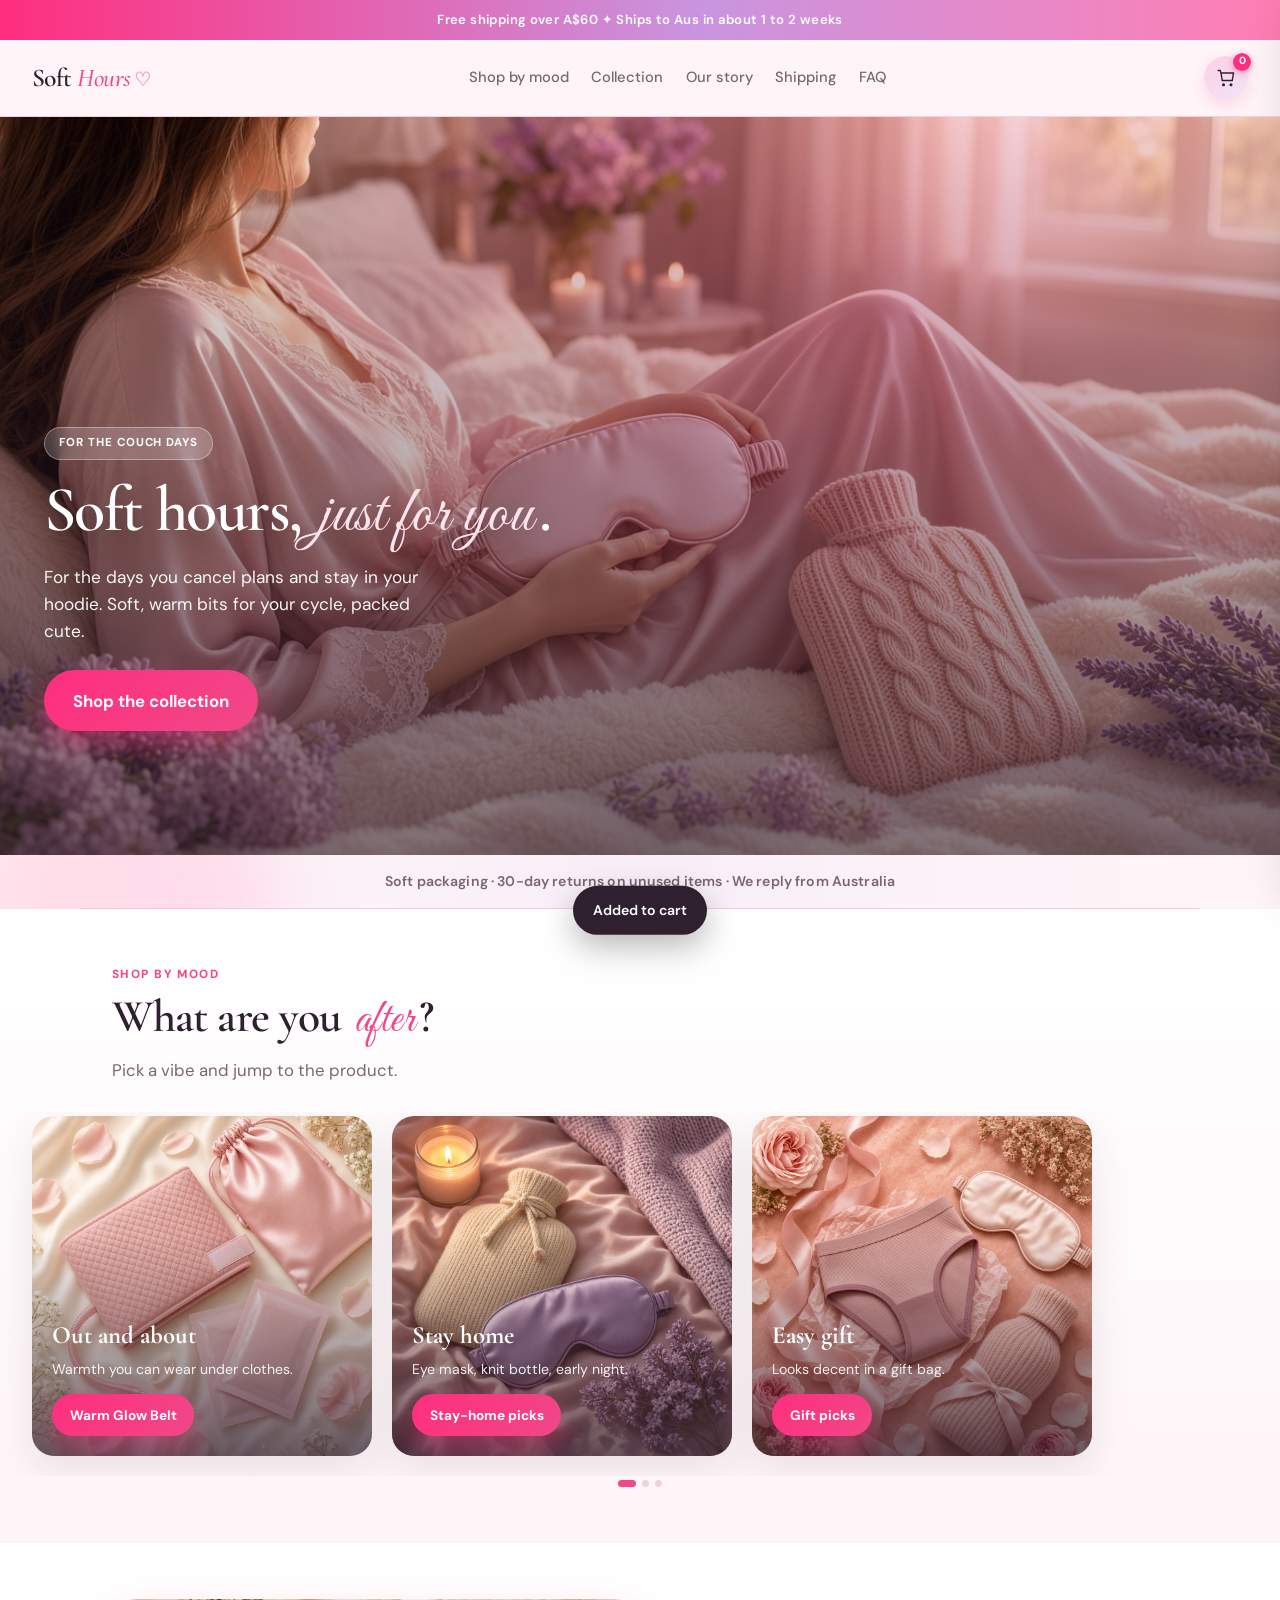
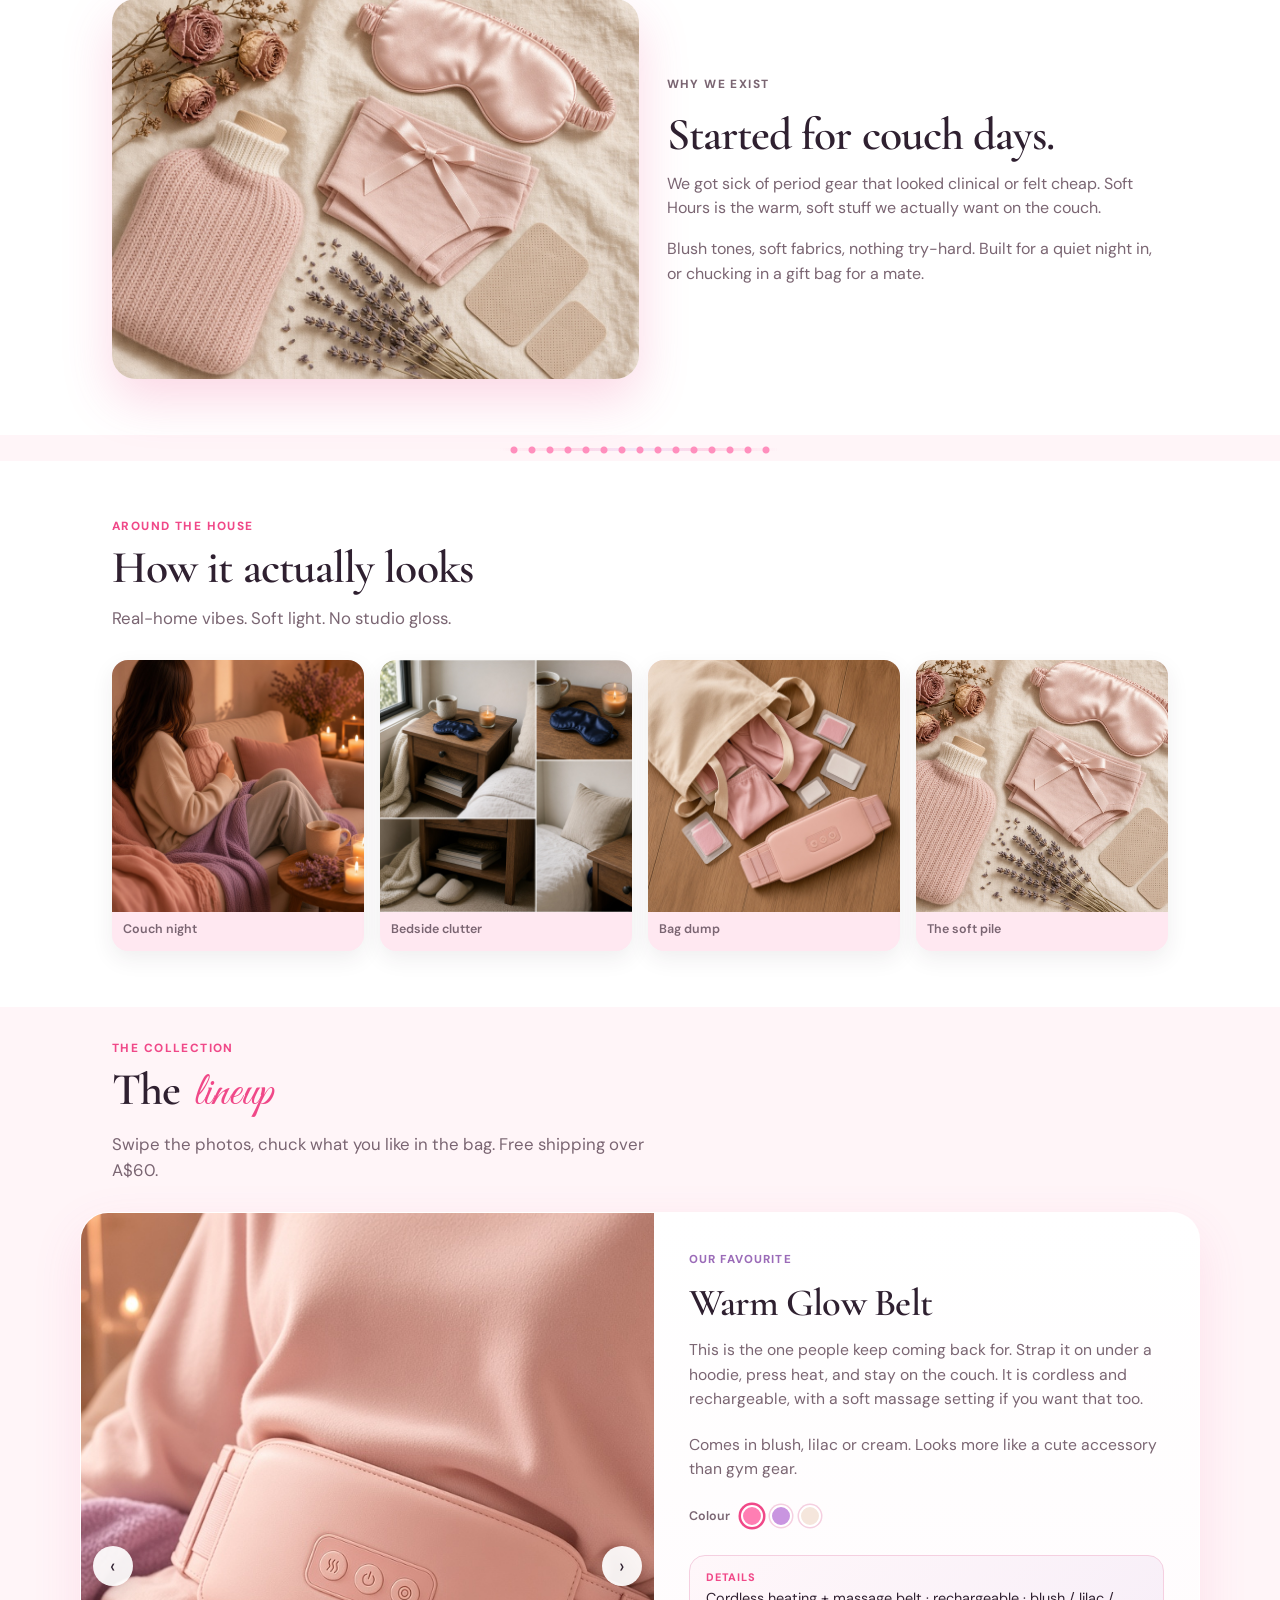
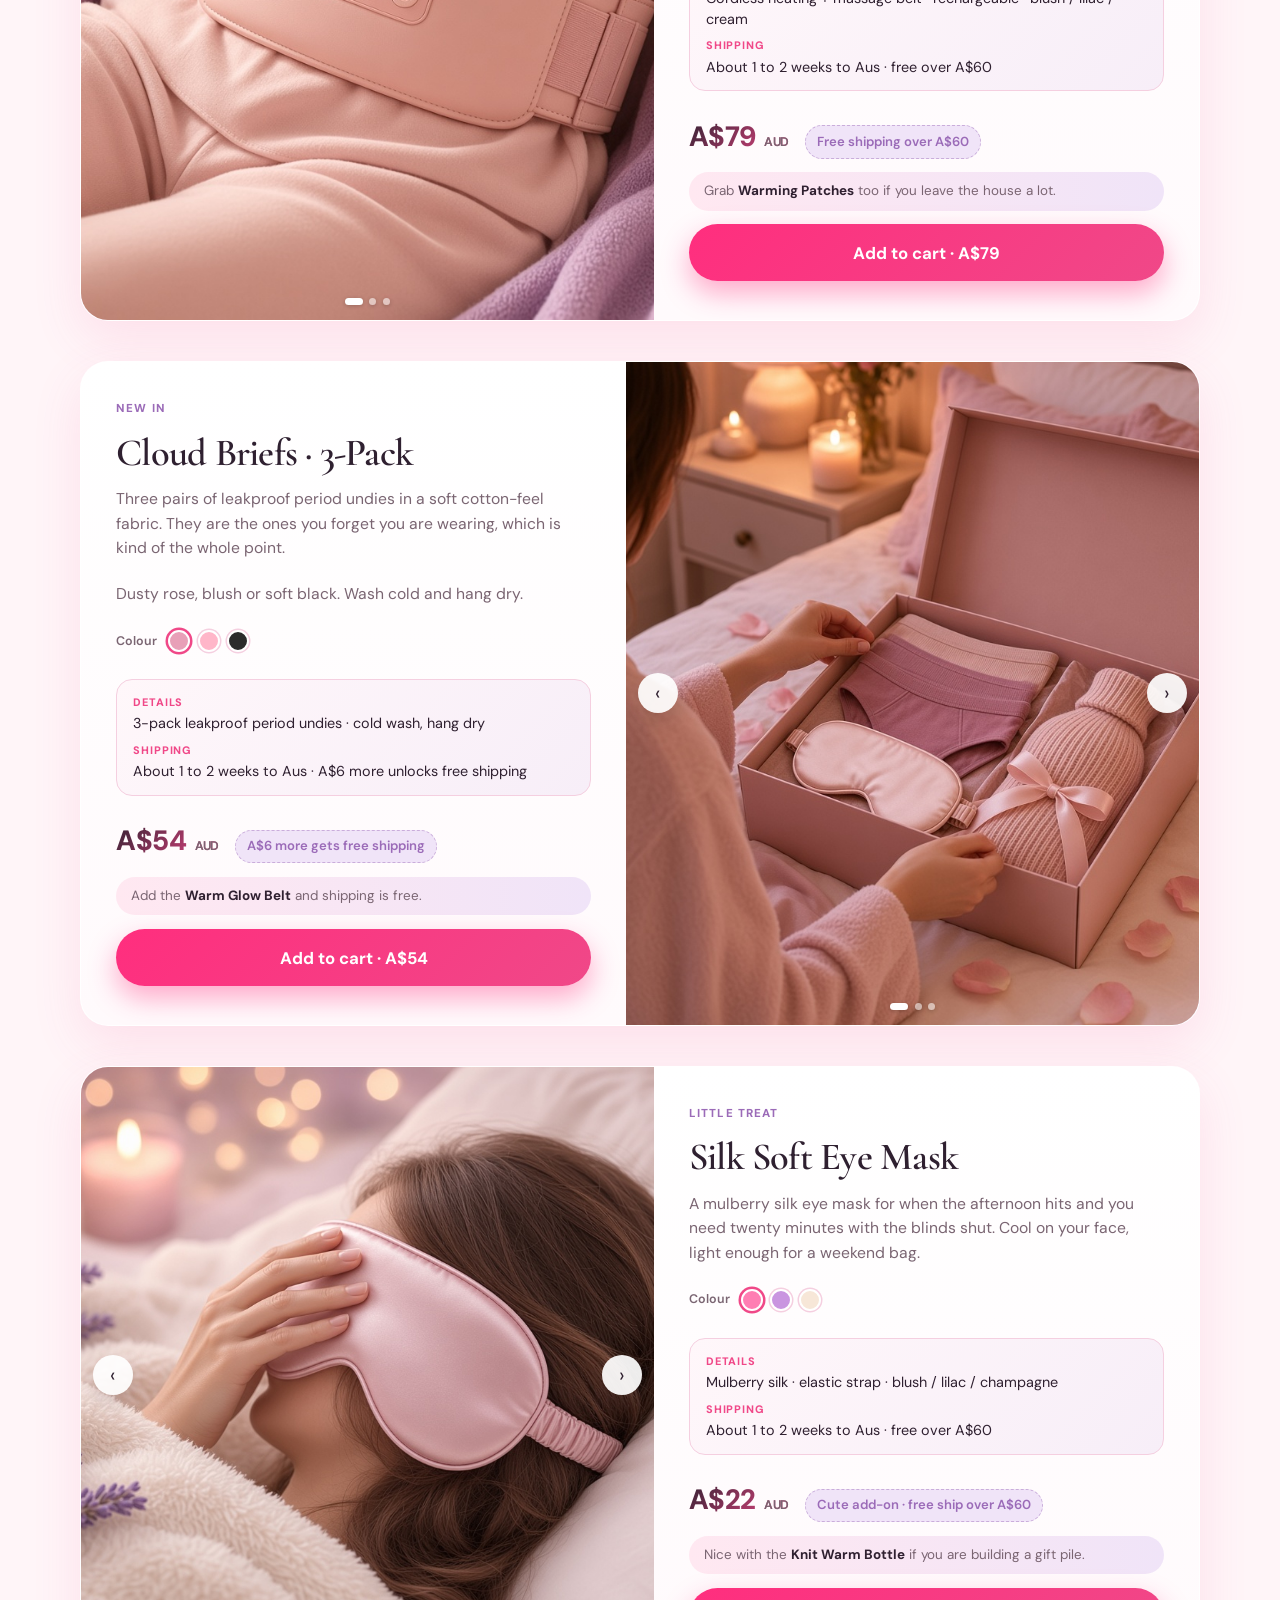
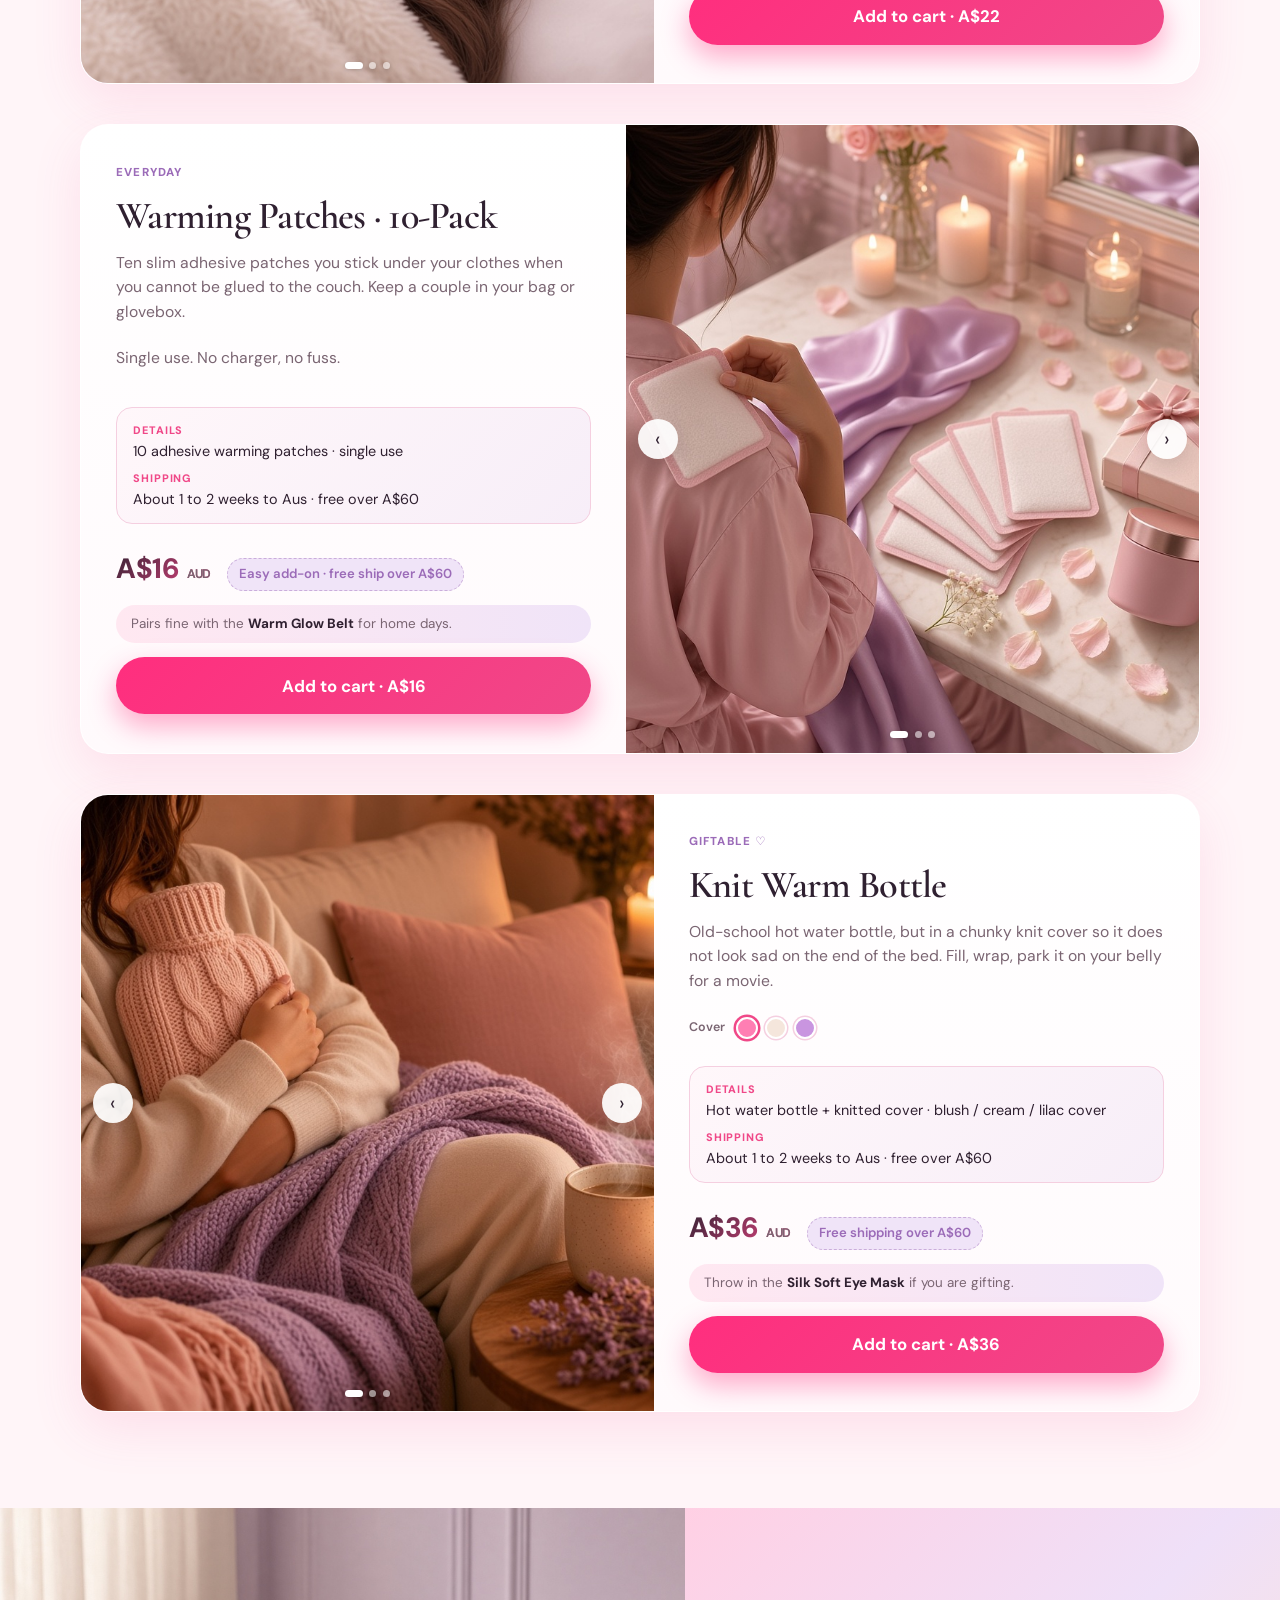
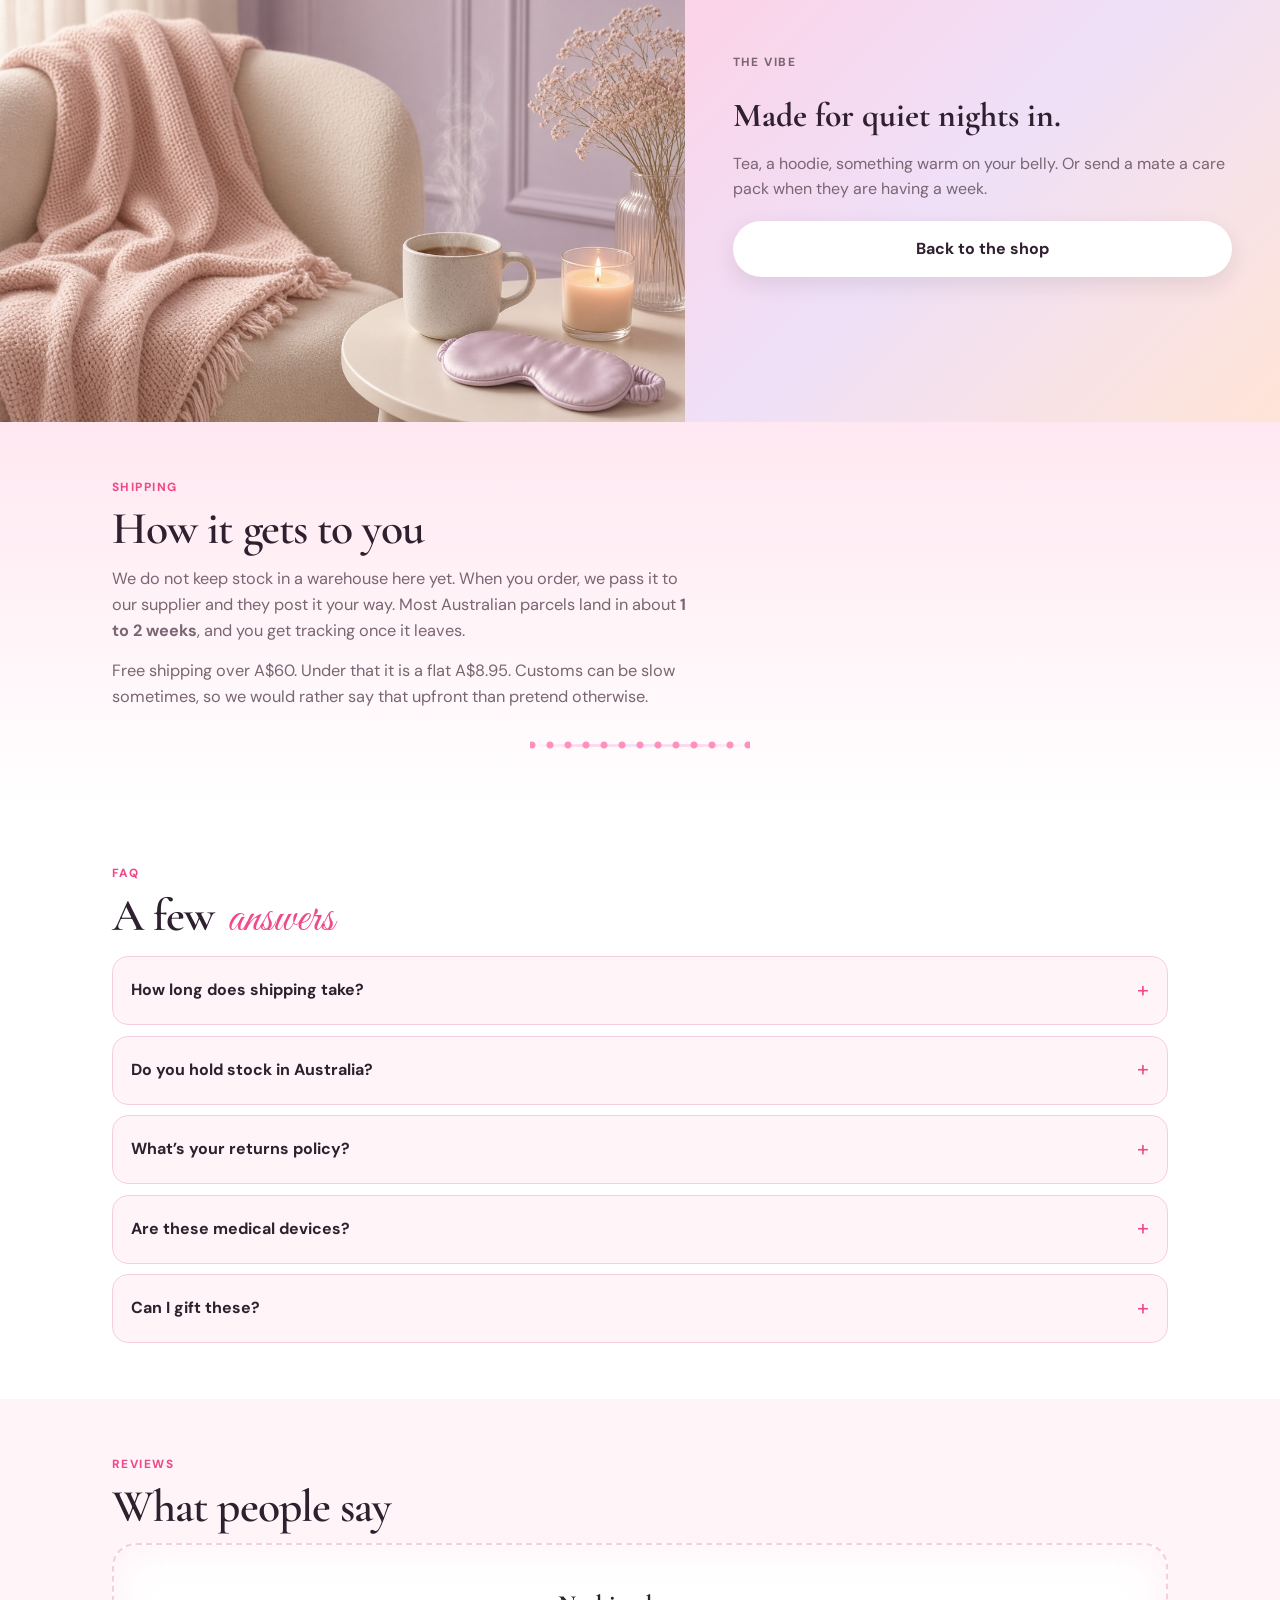
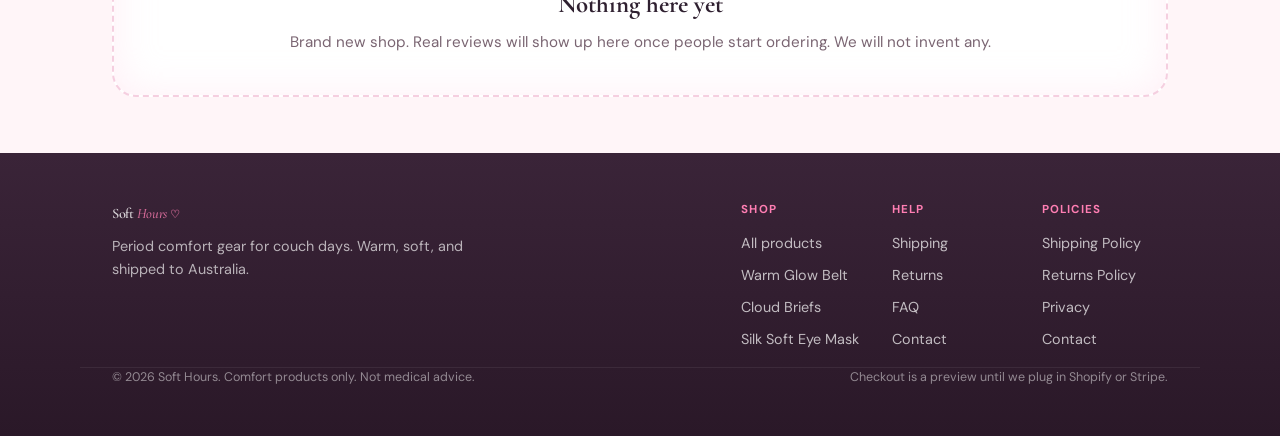
==== commit 23300624: "Script accents on FAQ/about; cute CSS" ====
--- a/index.html
+++ b/index.html
@@ -341,7 +341,7 @@
     <section class="faq" id="faq">
       <div class="section-inner">
         <p class="section-label">FAQ</p>
-        <h2 class="section-title">Quick answers</h2>
+        <h2 class="section-title">A few <span class="script">answers</span></h2>
         <div class="faq-list">
           <details class="faq-item">
             <summary>How long does shipping take?</summary>
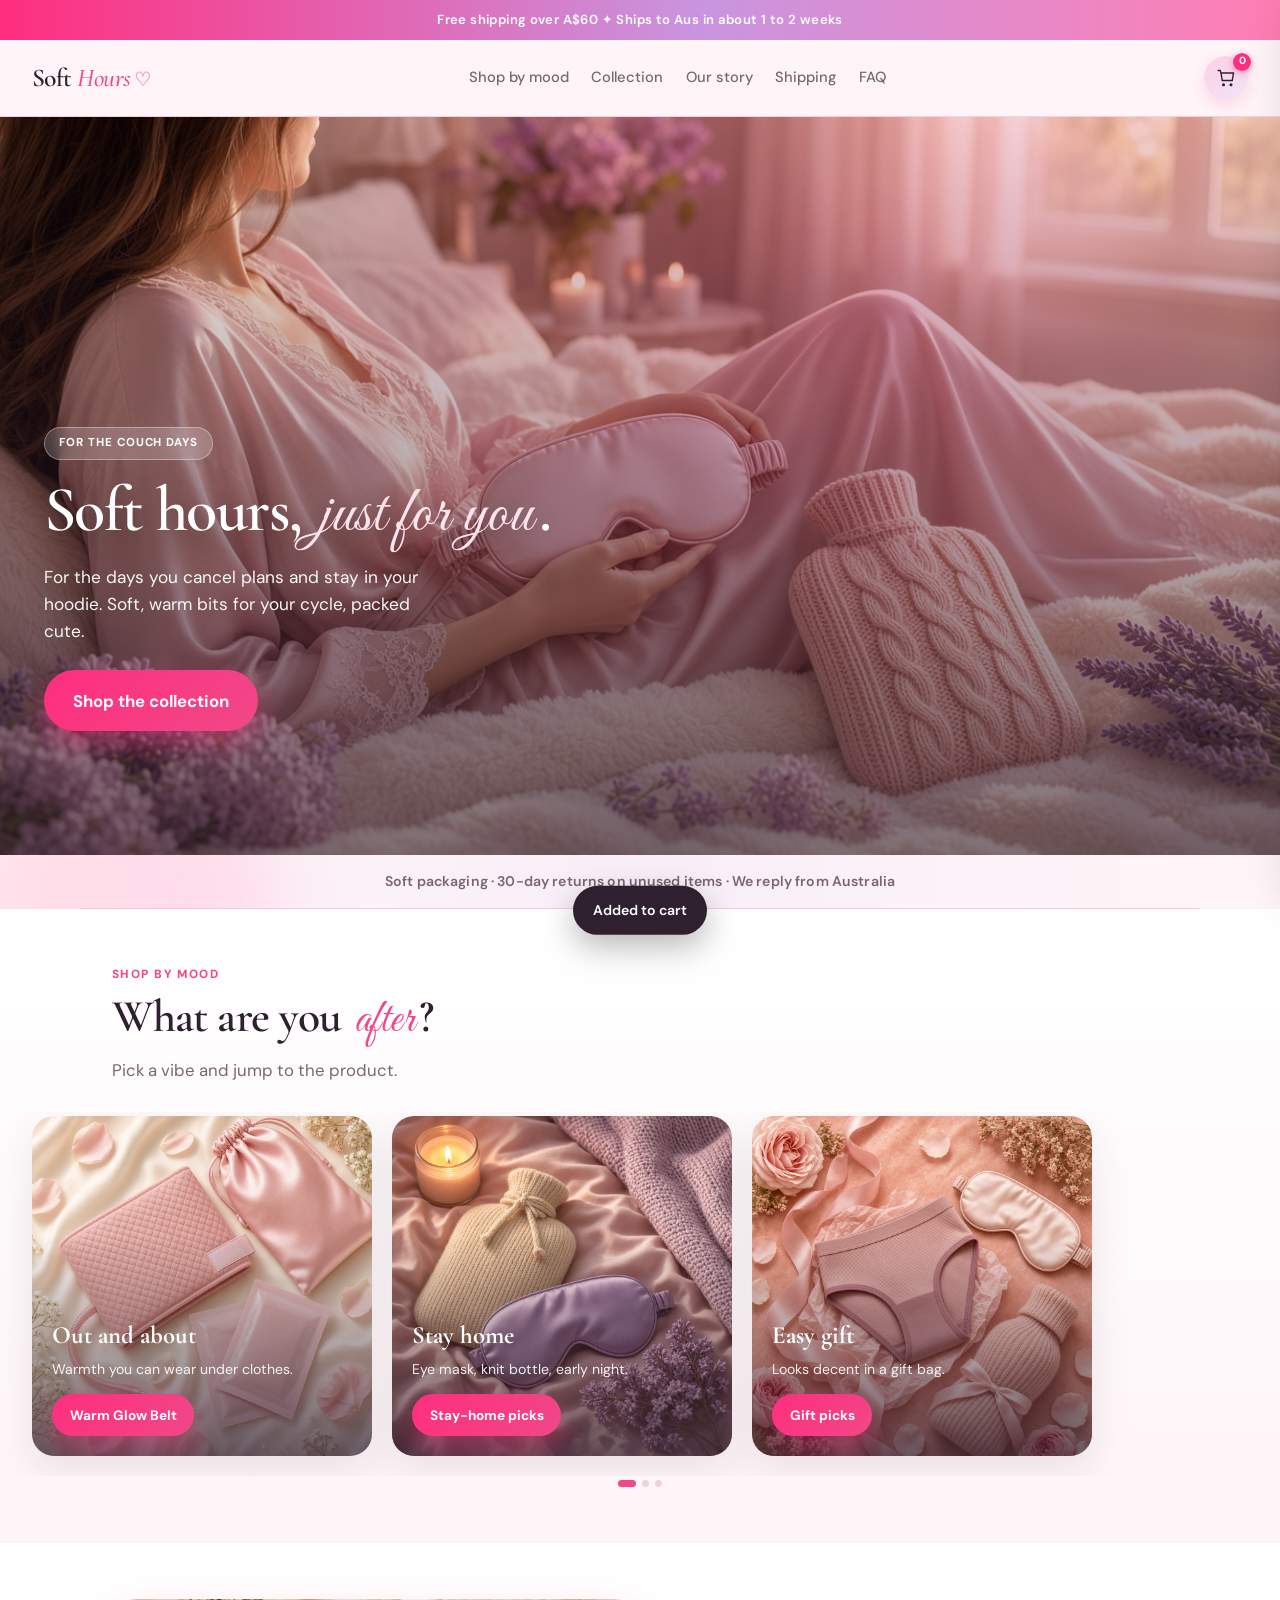
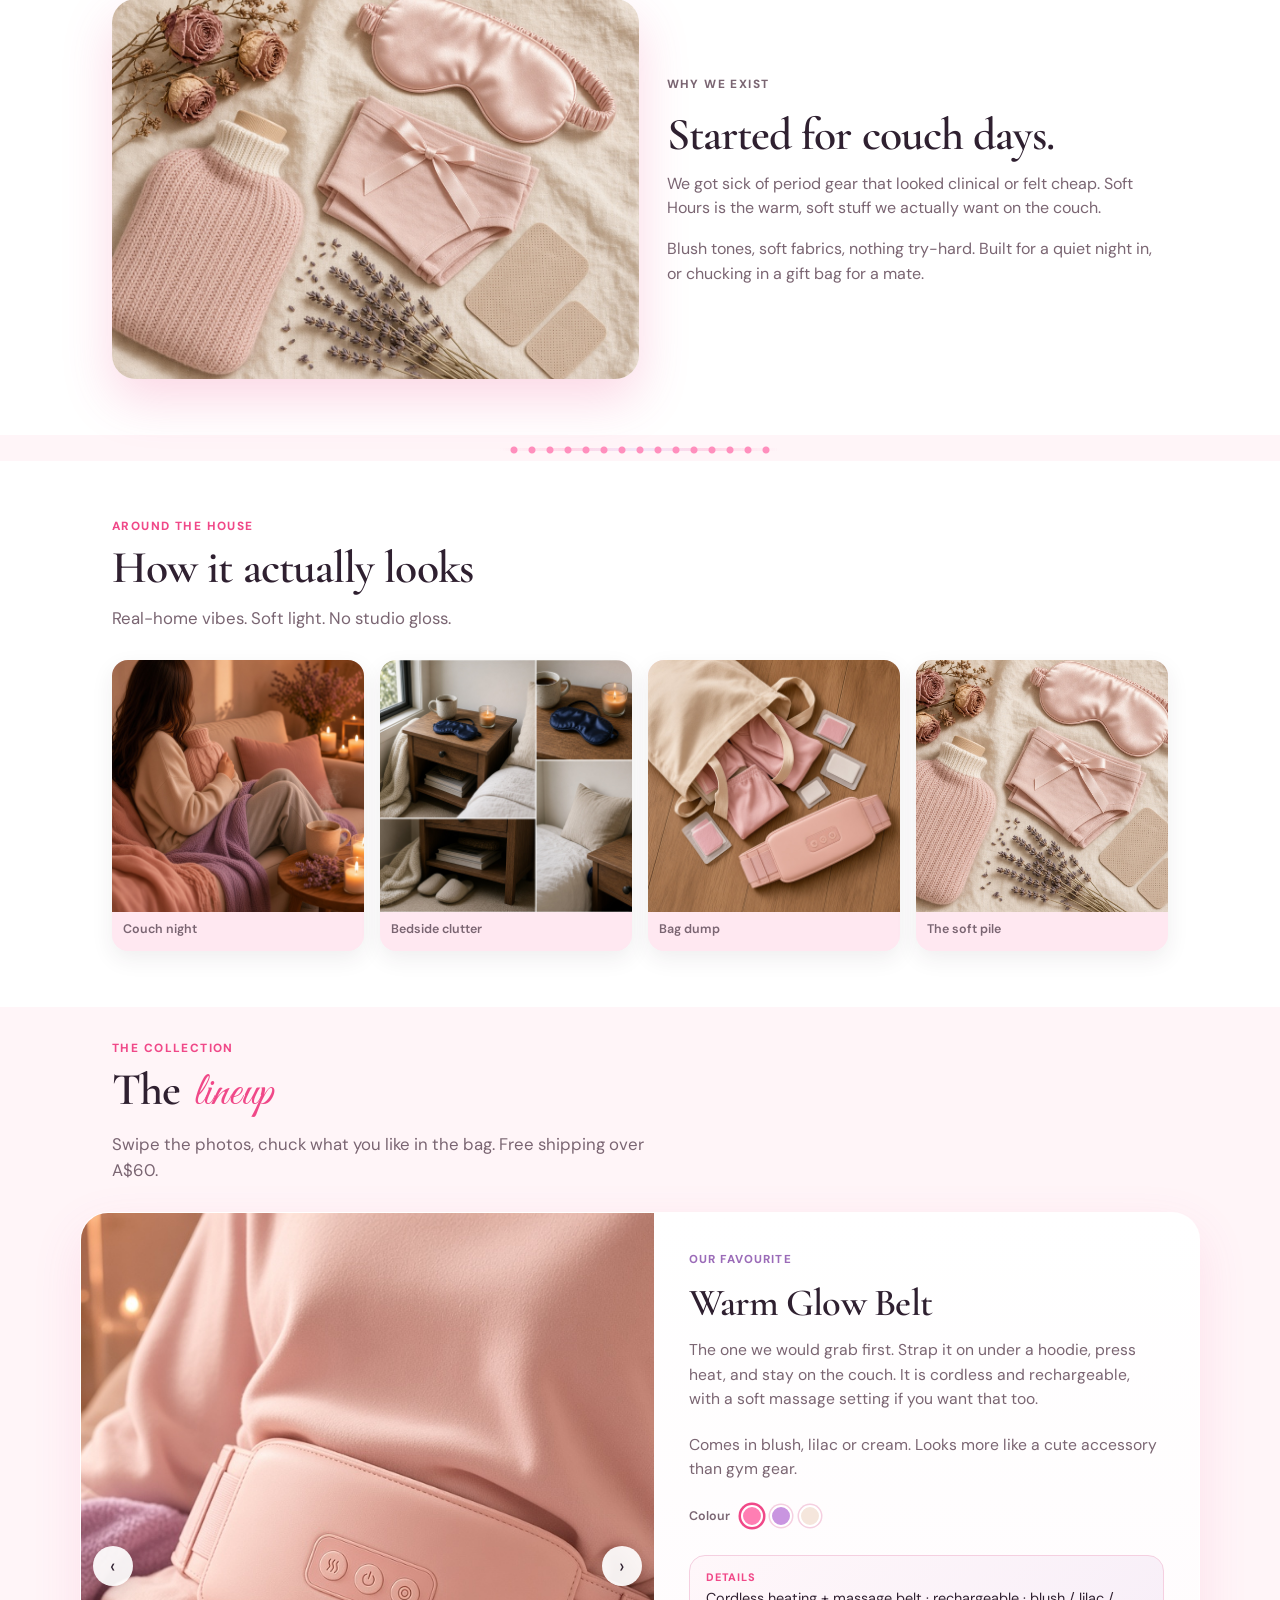
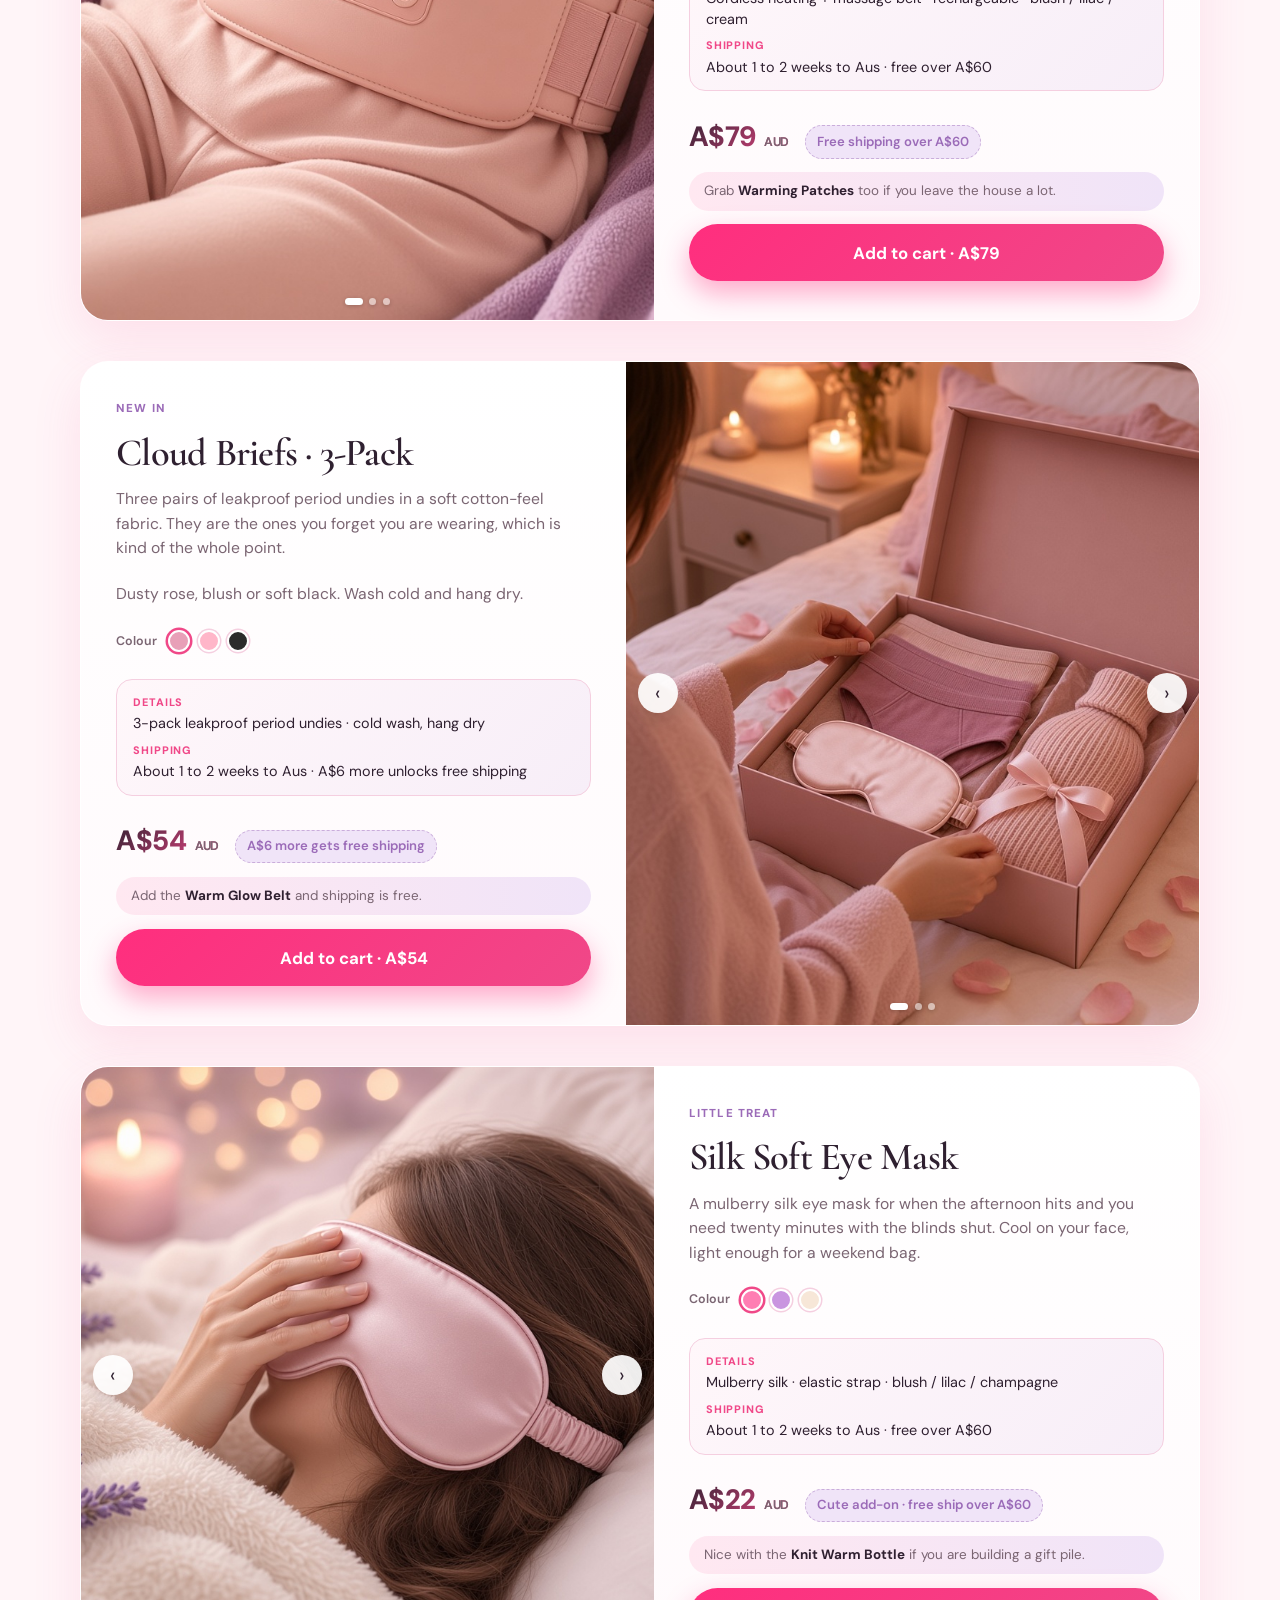
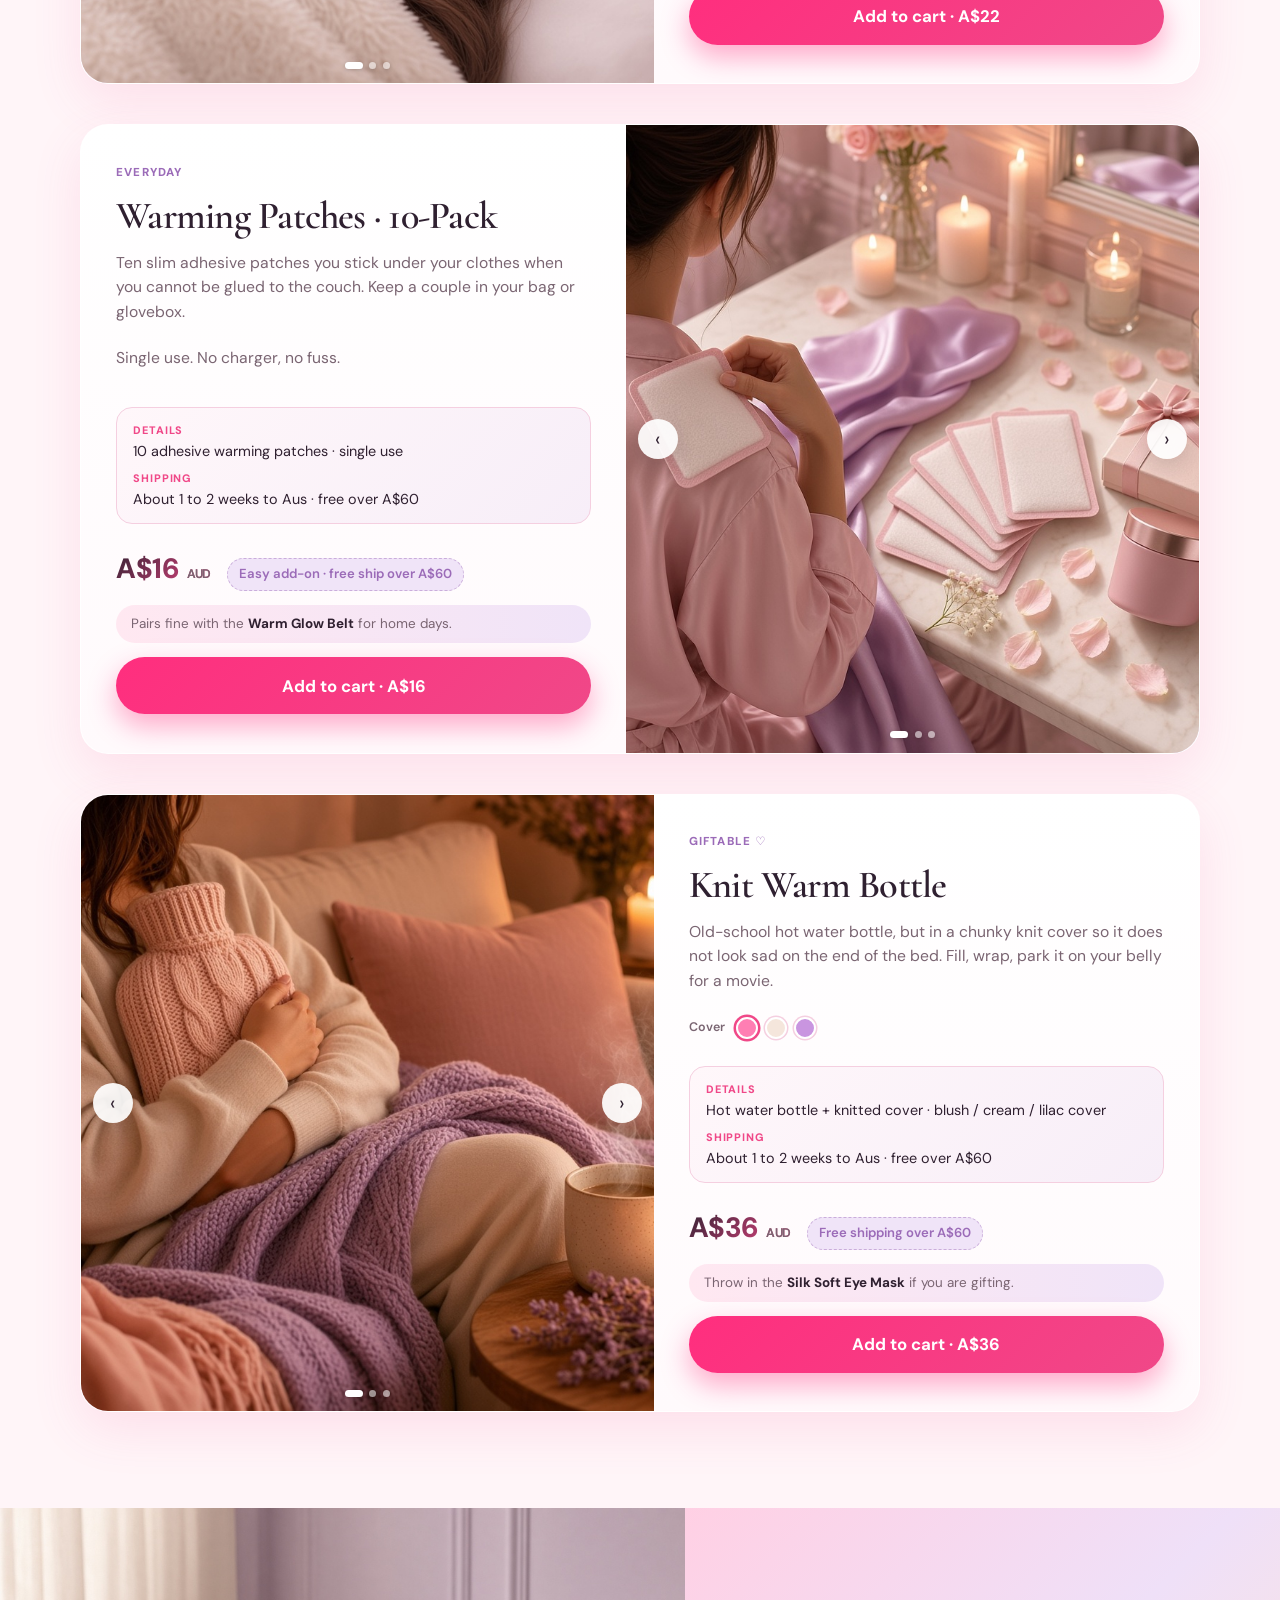
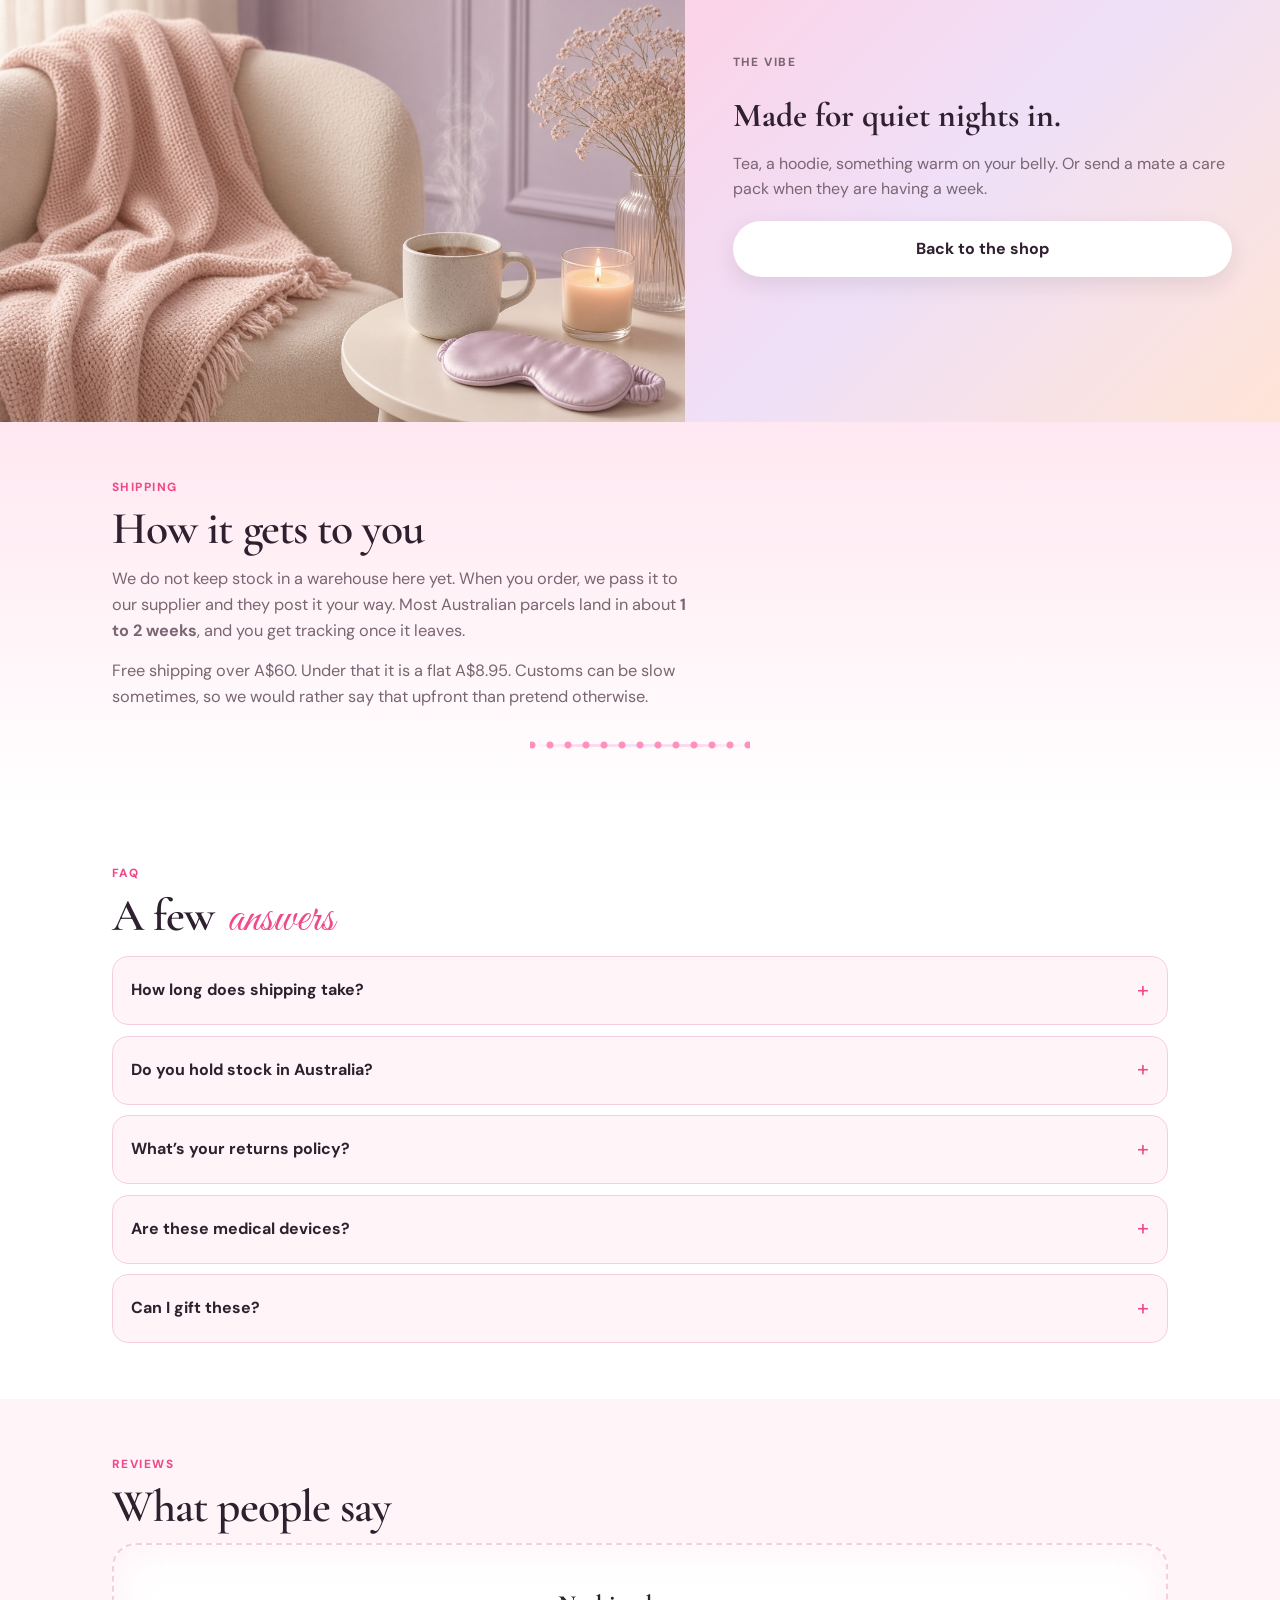
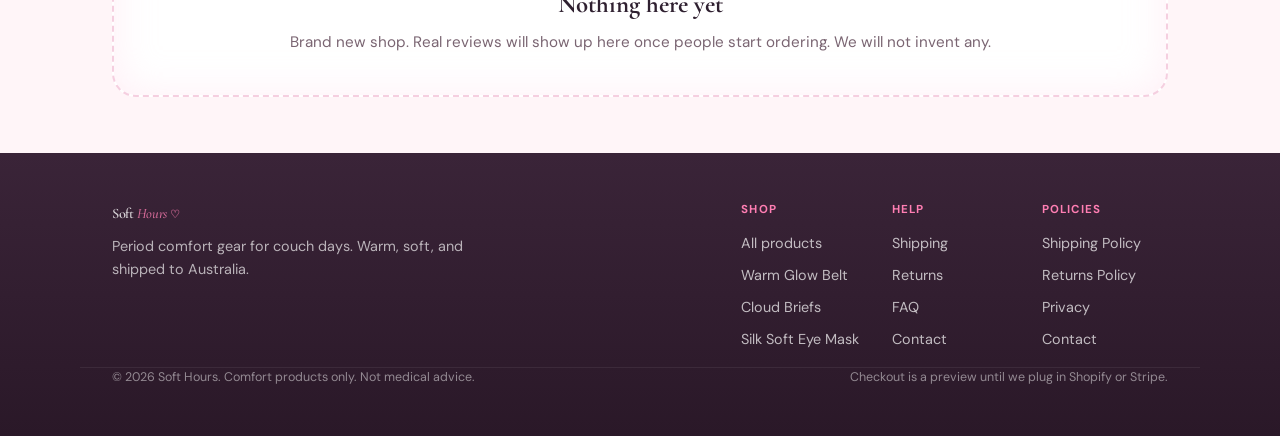
==== commit b1906a21: "Remove implied popularity claim" ====
--- a/index.html
+++ b/index.html
@@ -144,7 +144,7 @@
         <div class="feature-body">
           <p class="feature-eyebrow">Our favourite</p>
           <h3>Warm Glow Belt</h3>
-          <p class="product-copy">This is the one people keep coming back for. Strap it on under a hoodie, press heat, and stay on the couch. It is cordless and rechargeable, with a soft massage setting if you want that too.</p>
+          <p class="product-copy">The one we would grab first. Strap it on under a hoodie, press heat, and stay on the couch. It is cordless and rechargeable, with a soft massage setting if you want that too.</p>
           <p class="product-copy">Comes in blush, lilac or cream. Looks more like a cute accessory than gym gear.</p>
           <div class="swatches" aria-label="Colour options">
             <span class="swatch-label">Colour</span>
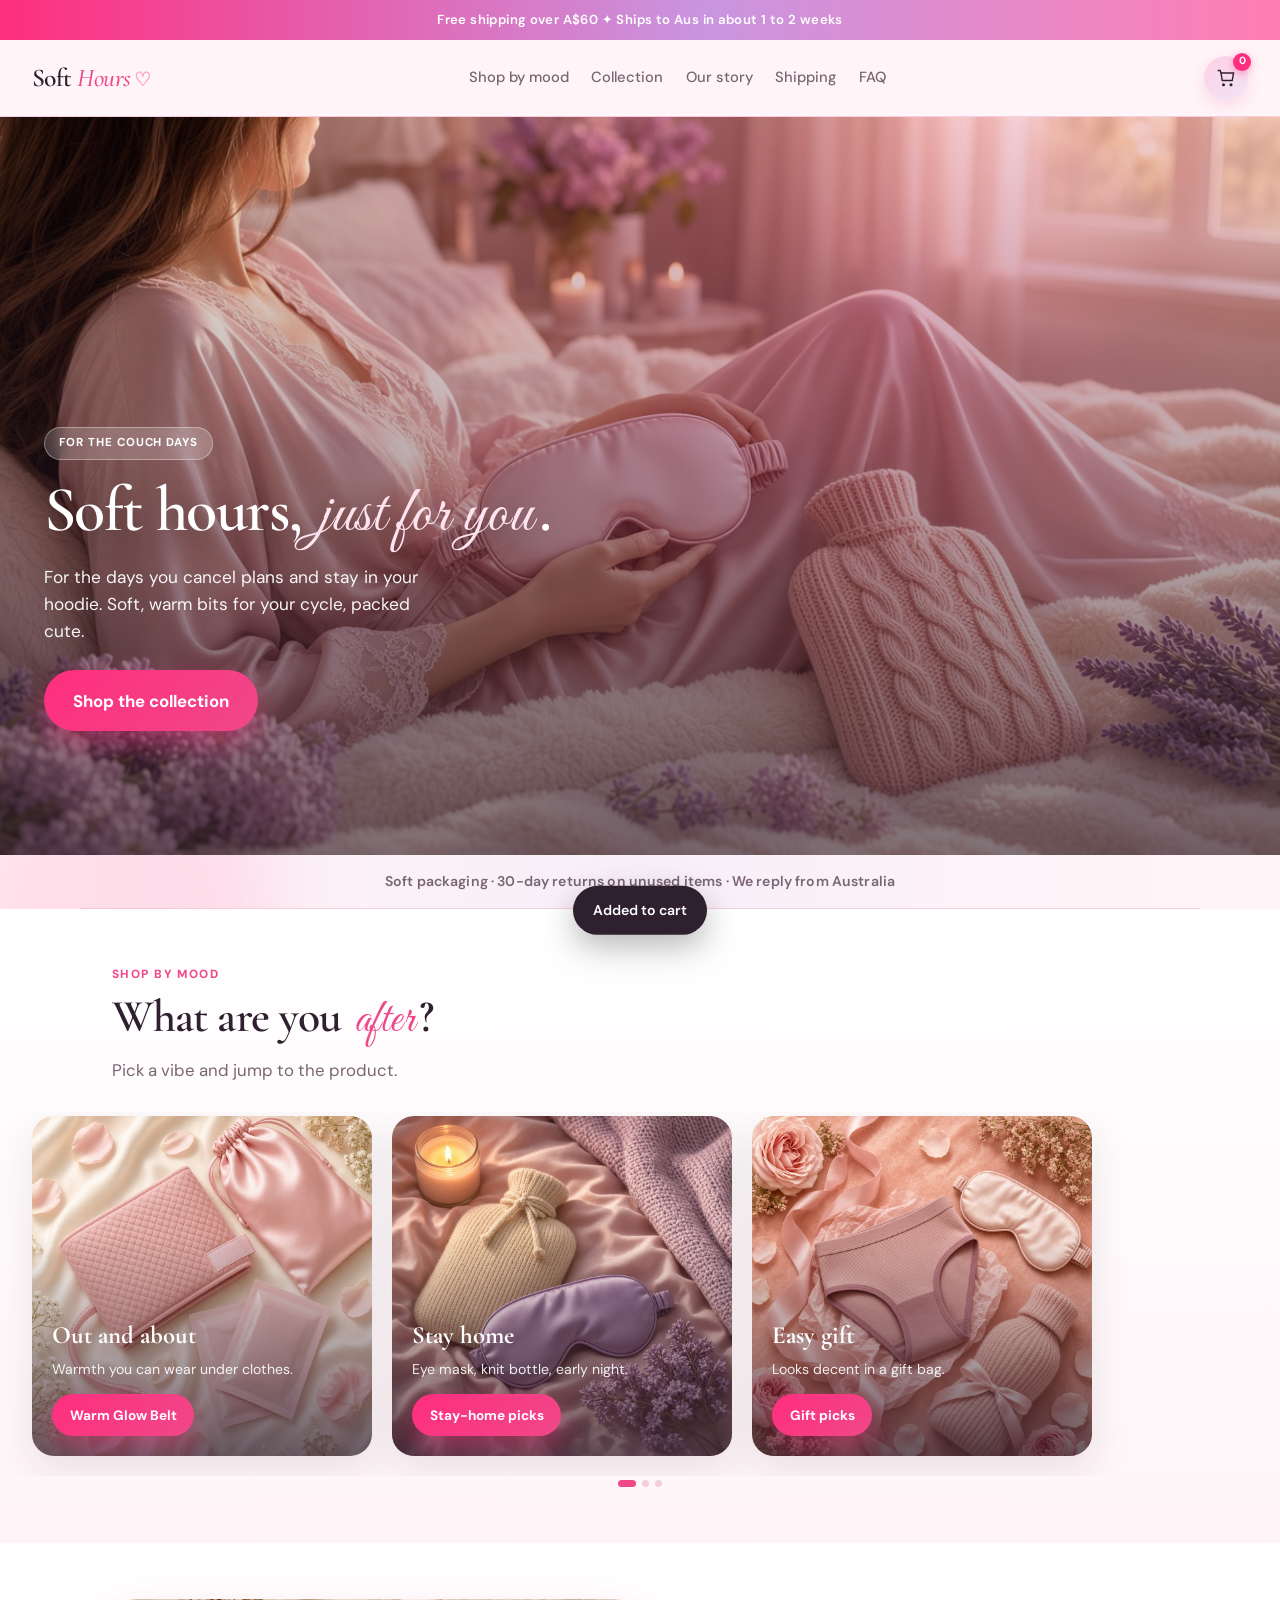
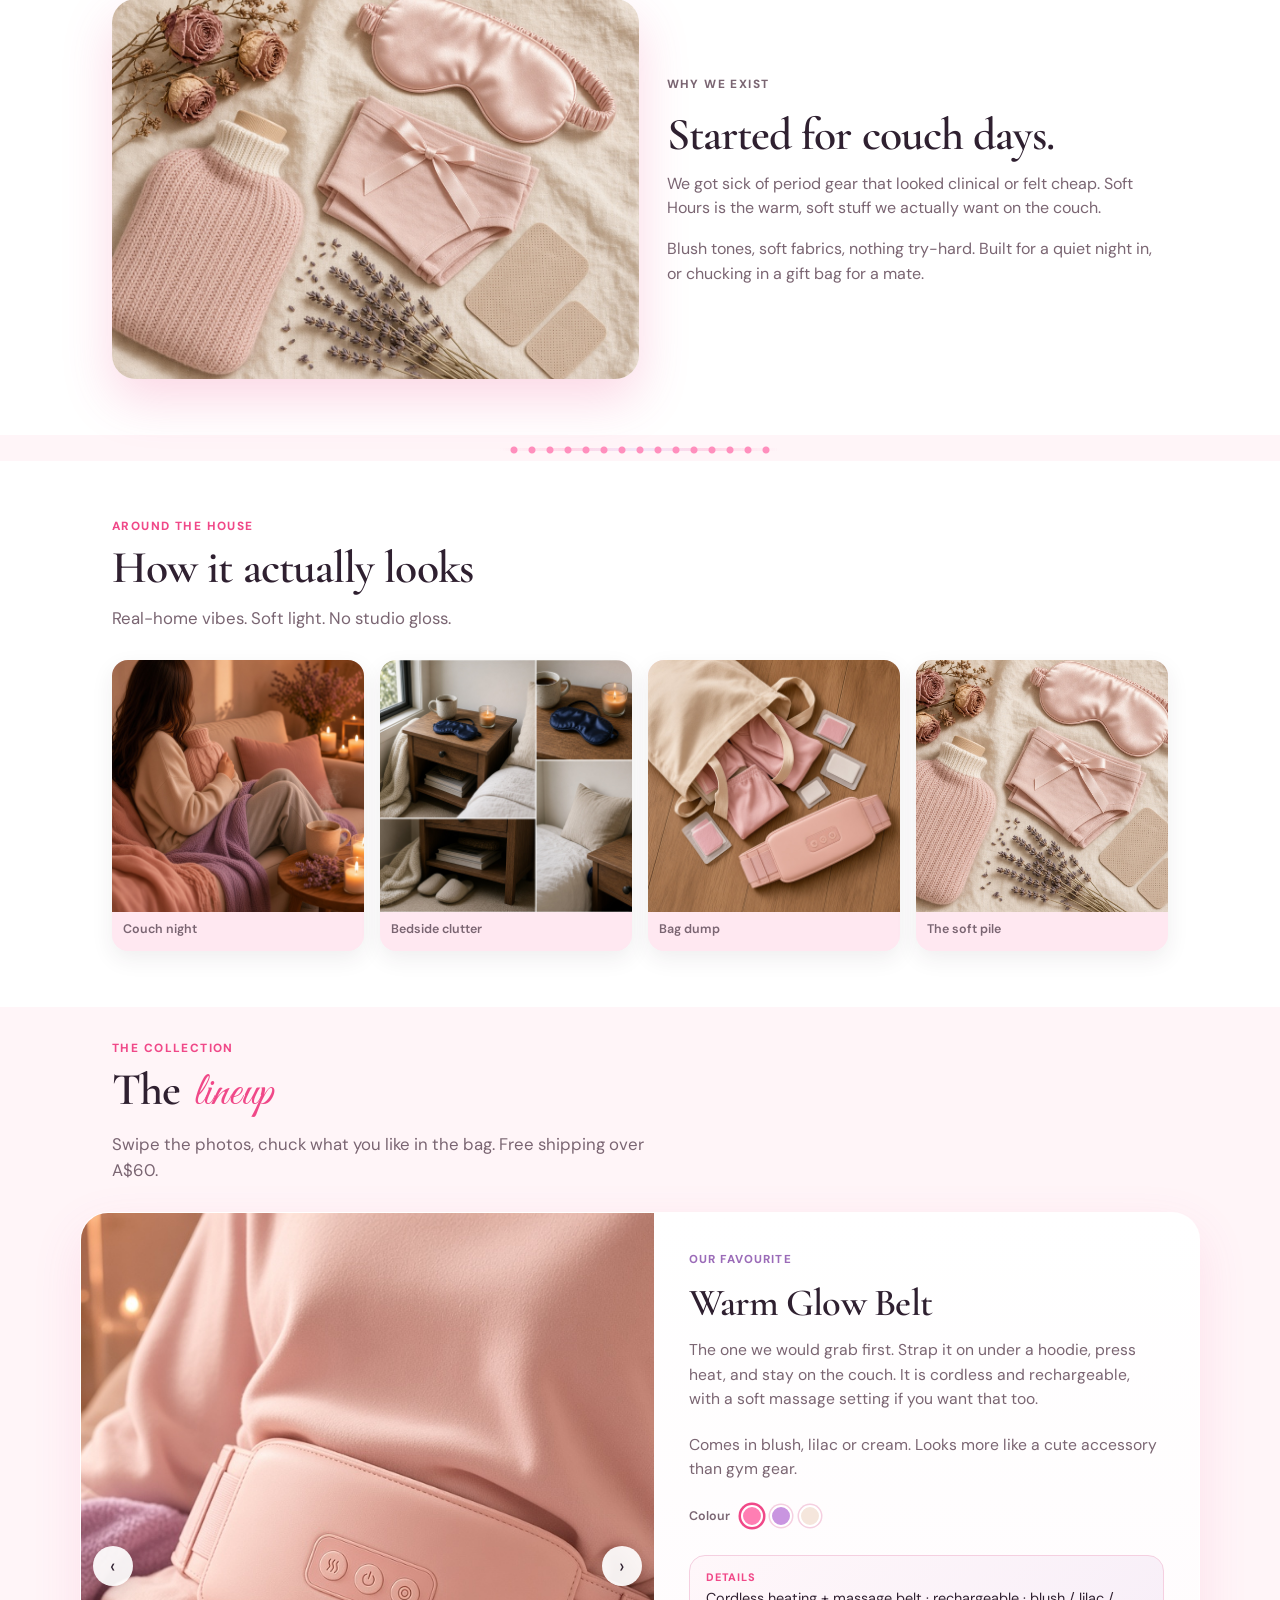
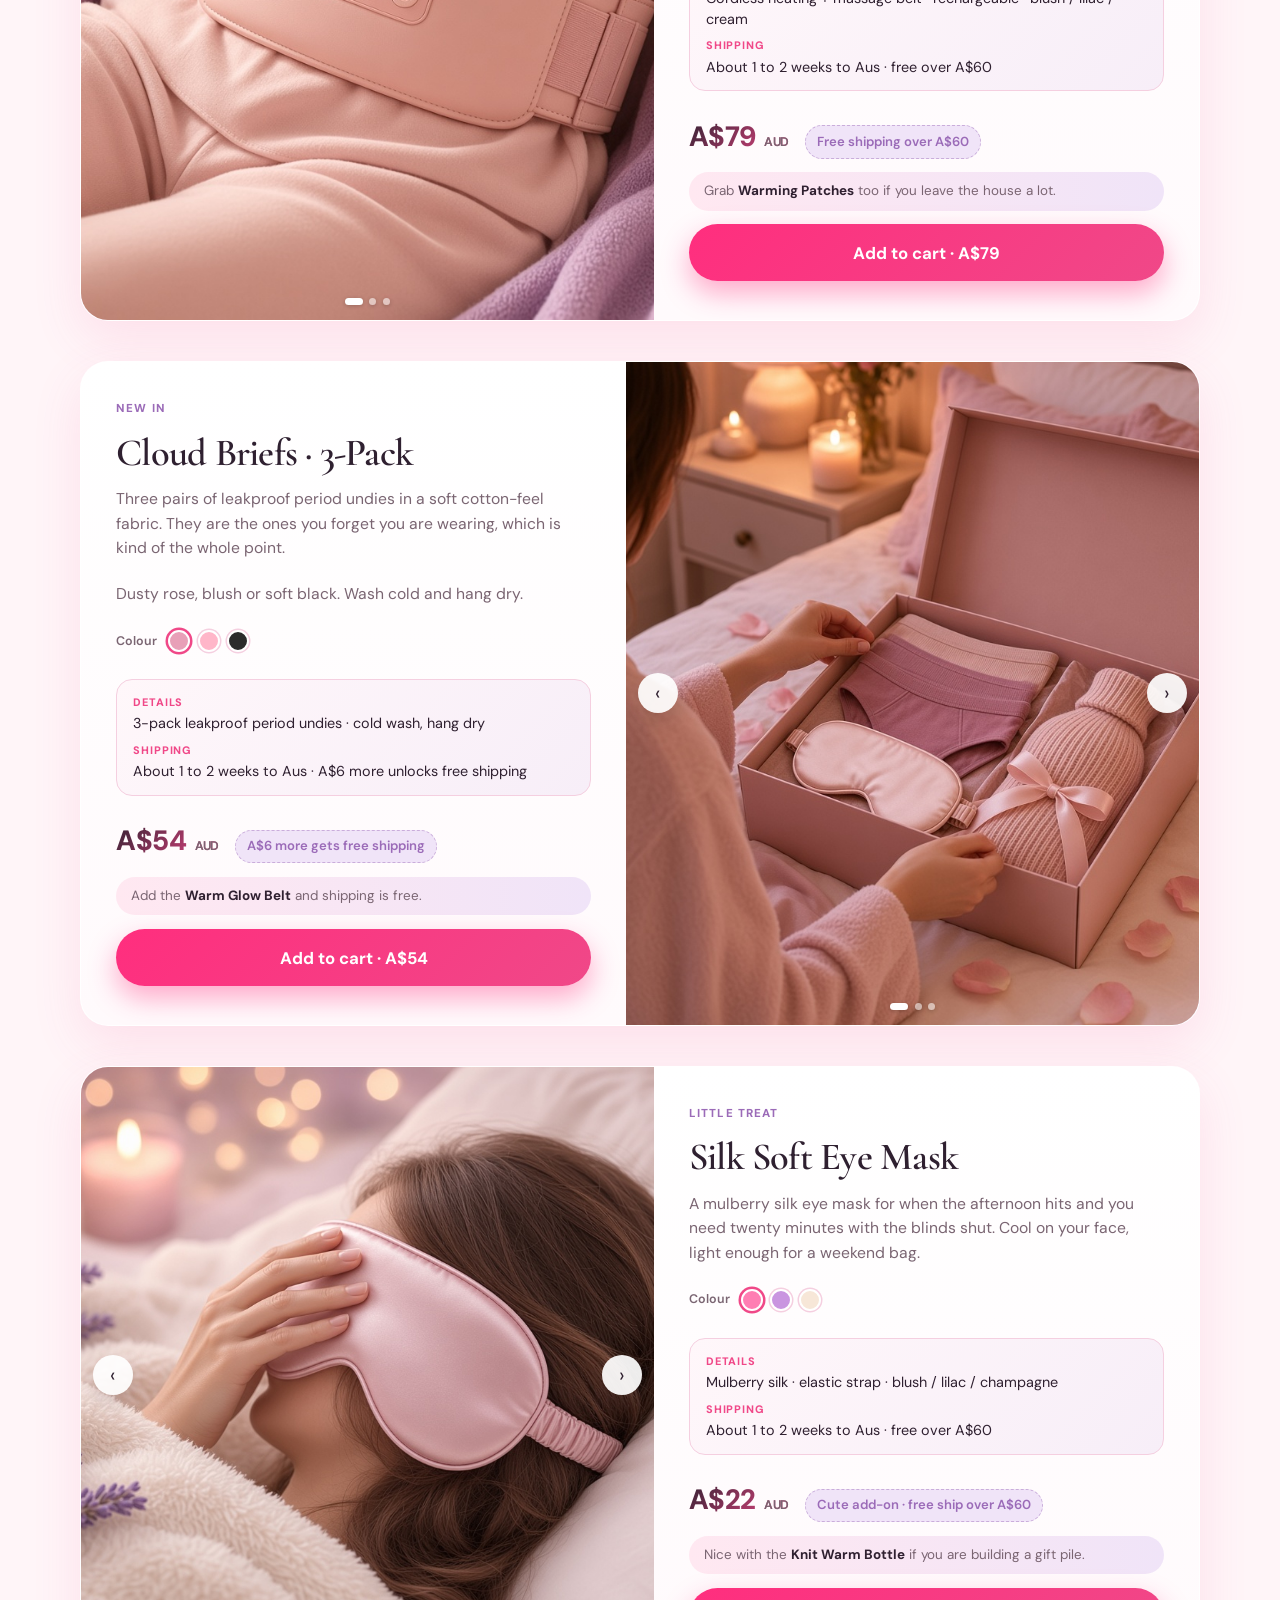
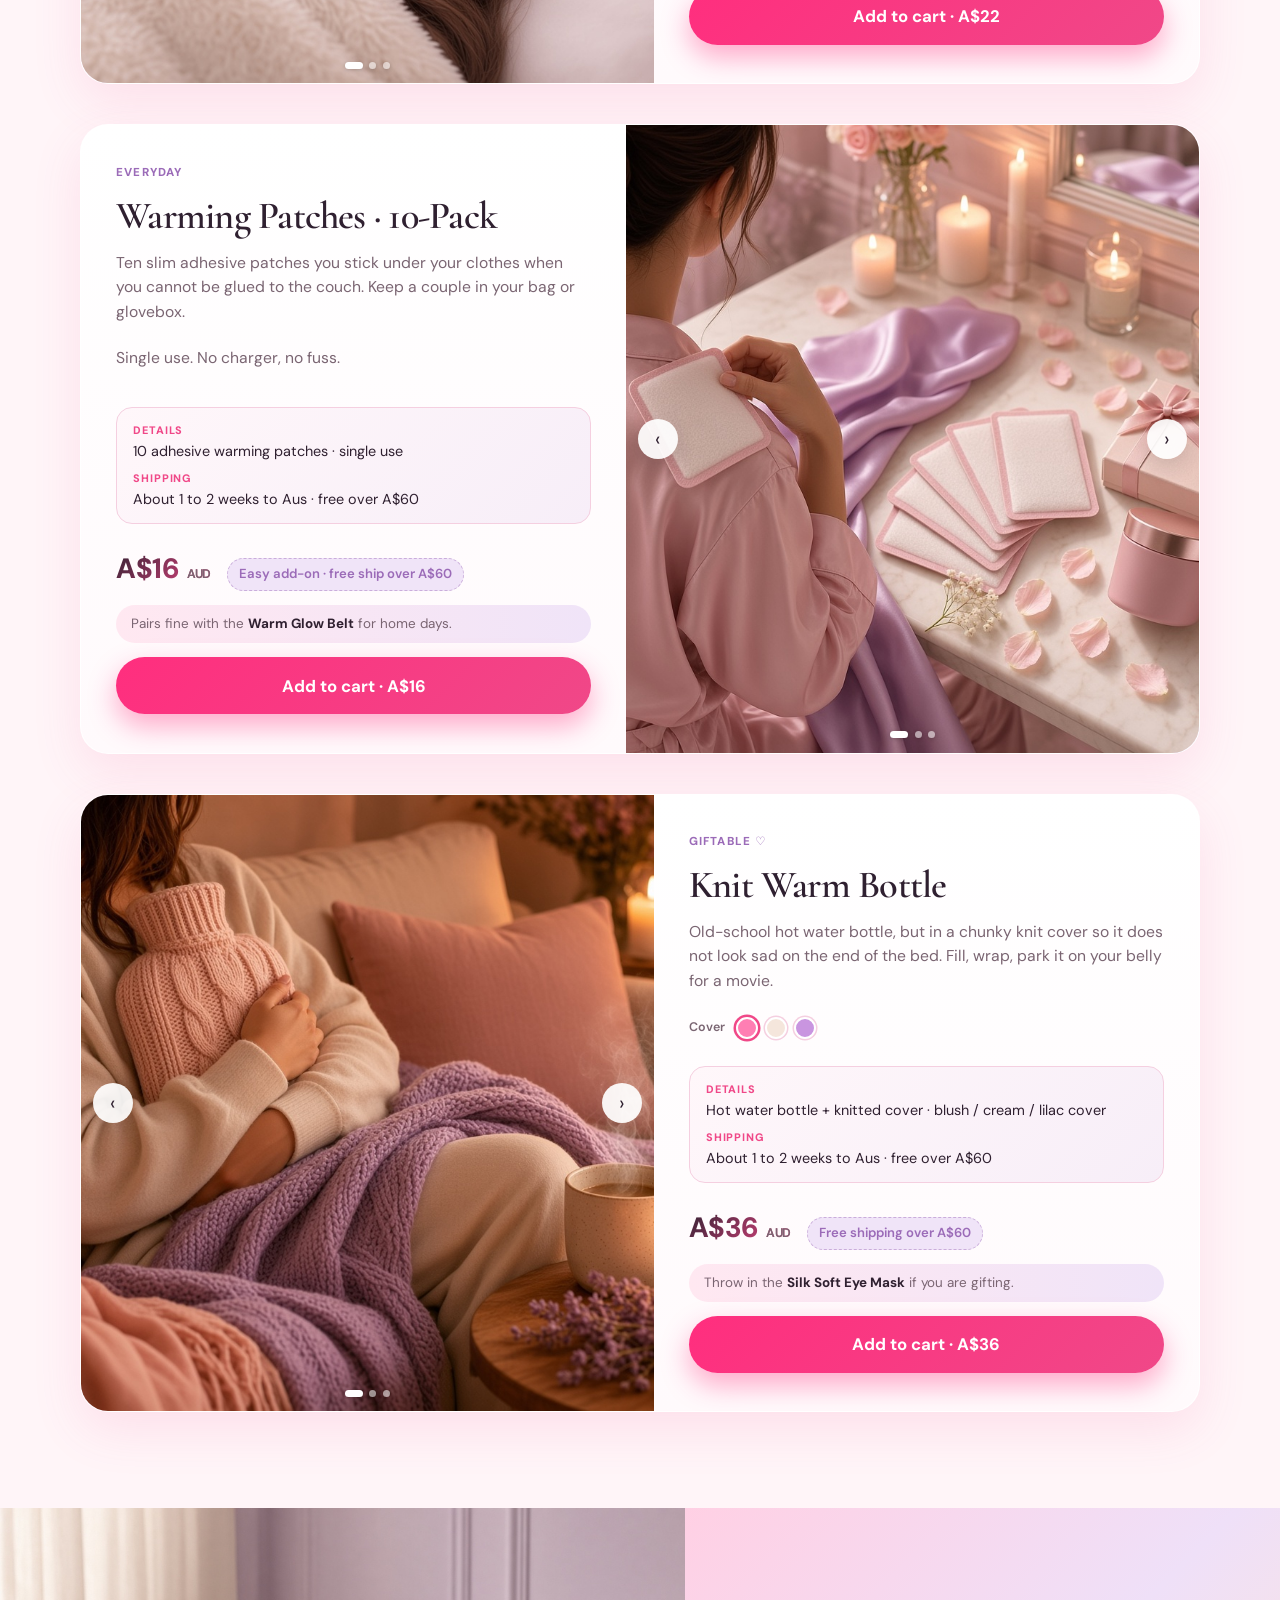
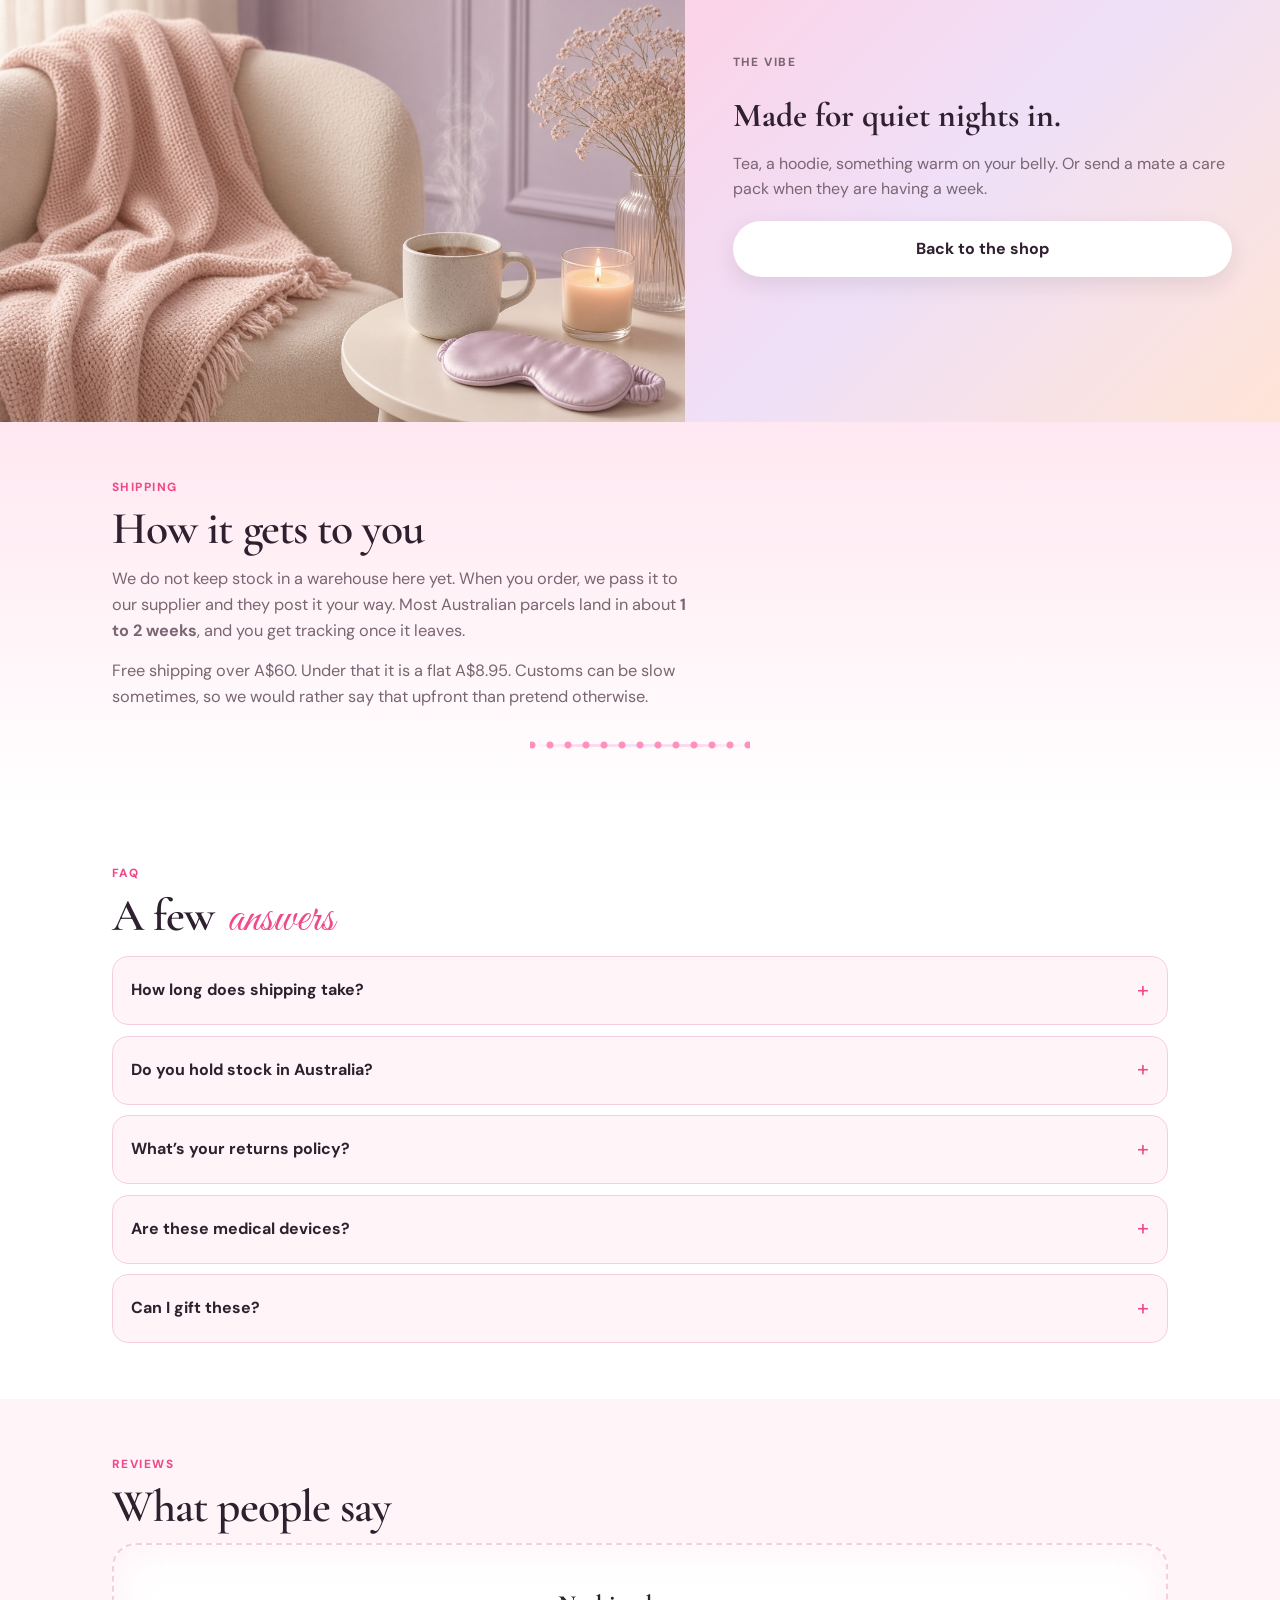
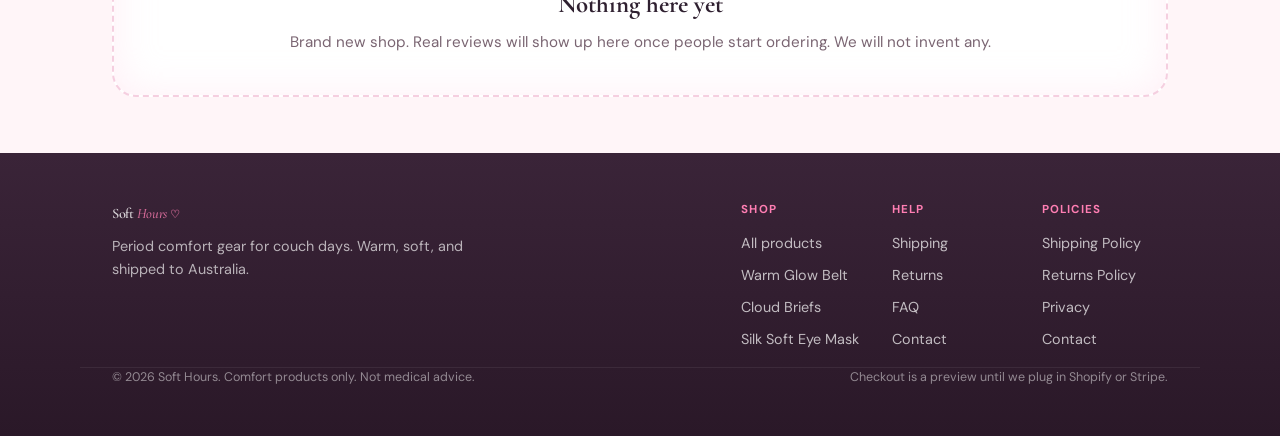
==== commit 214fa4cd: "Fix mobile sideways scroll/zoom-out" ====
--- a/index.html
+++ b/index.html
@@ -2,7 +2,7 @@
 <html lang="en-AU">
 <head>
   <meta charset="UTF-8" />
-  <meta name="viewport" content="width=device-width, initial-scale=1" />
+  <meta name="viewport" content="width=device-width, initial-scale=1, minimum-scale=1, viewport-fit=cover" />
   <title>Soft Hours | Period comfort for lazy days</title>
   <meta name="description" content="Soft Hours sells period comfort gear for women in Australia. Heating belts, period undies, eye masks and more." />
   <link rel="preconnect" href="https://fonts.googleapis.com" />
--- a/styles.css
+++ b/styles.css
@@ -1172,3 +1172,10 @@
   .has-blobs::before { width: 320px; height: 320px; left: -40px; }
   .has-blobs::after { width: 380px; height: 380px; }
 }
+
+/* Mobile: stop sideways scroll / zoom-out from off-screen elements */
+html, body { max-width: 100%; overflow-x: hidden; overflow-x: clip; }
+.has-blobs { overflow-x: clip; }
+.cart-drawer:not(.open) { visibility: hidden; }
+.cart-drawer { transition: transform .35s ease, visibility 0s linear .35s; }
+.cart-drawer.open { transition: transform .35s ease, visibility 0s; }
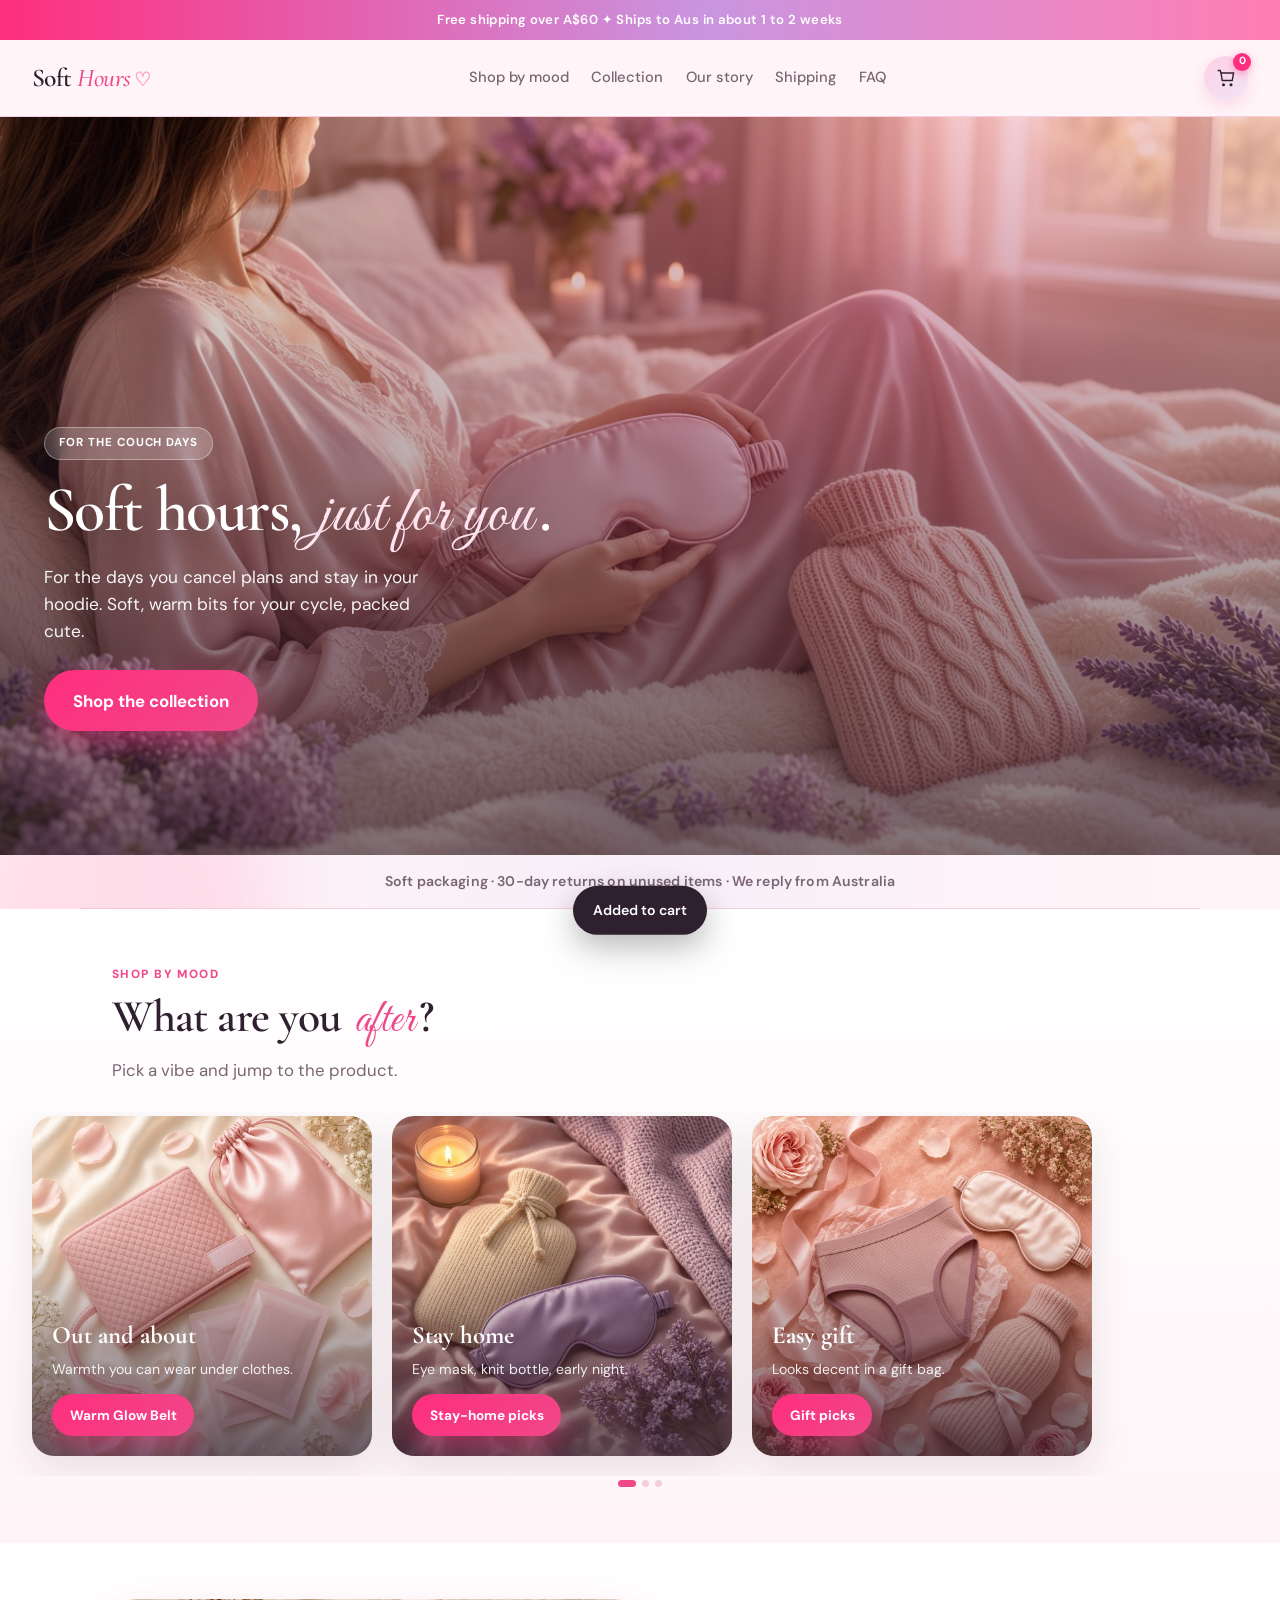
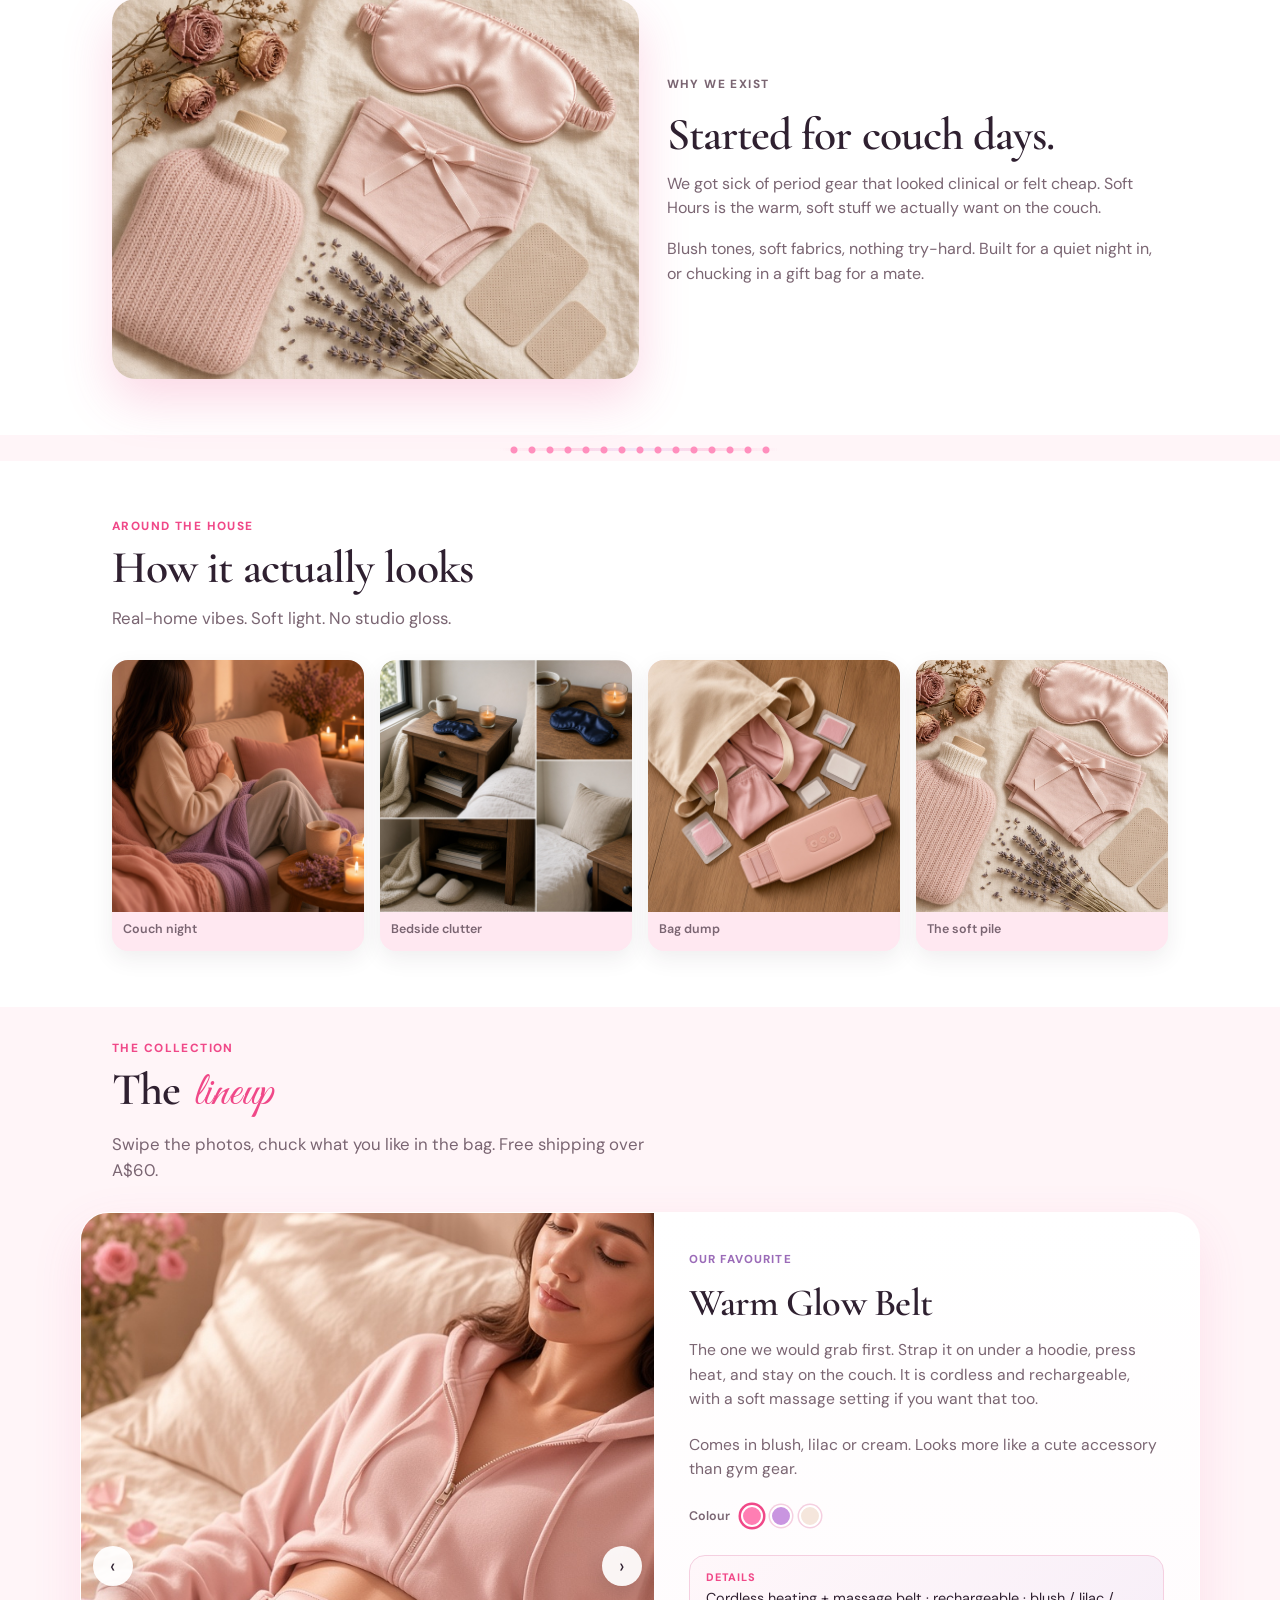
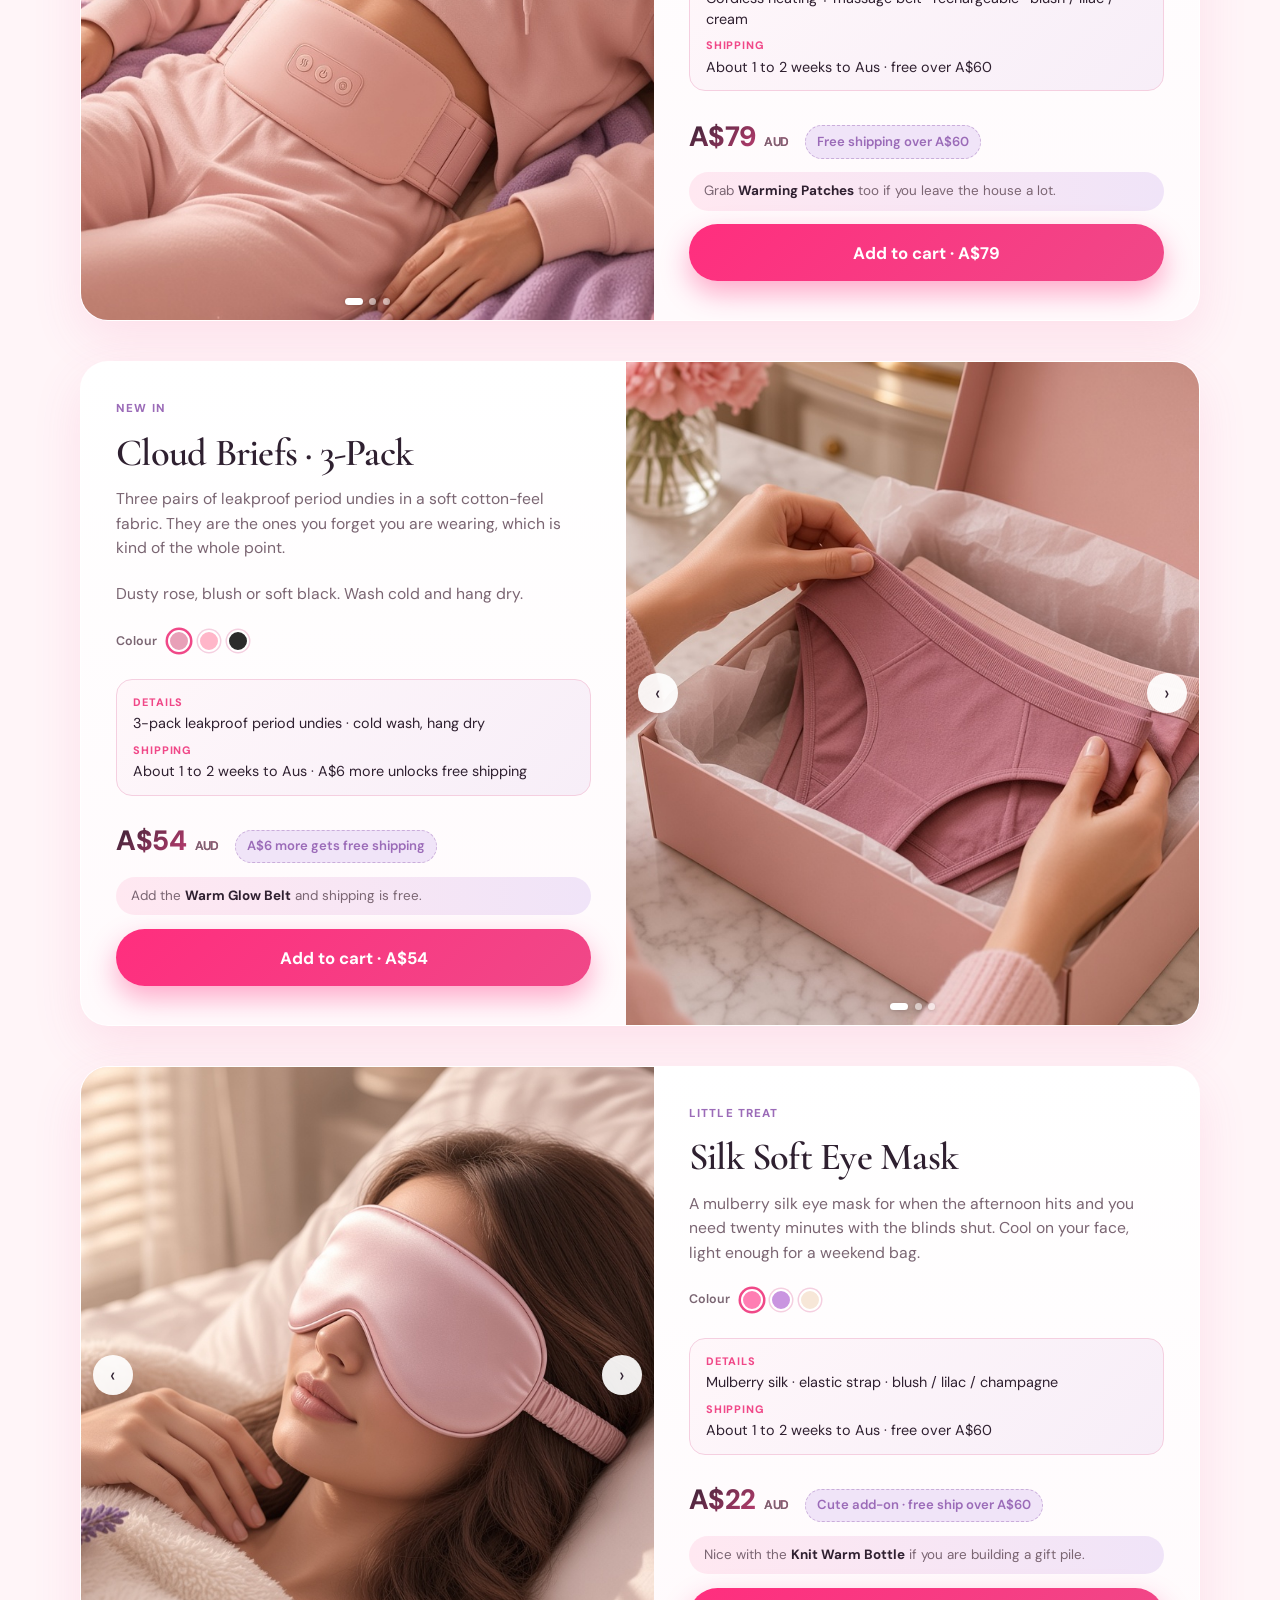
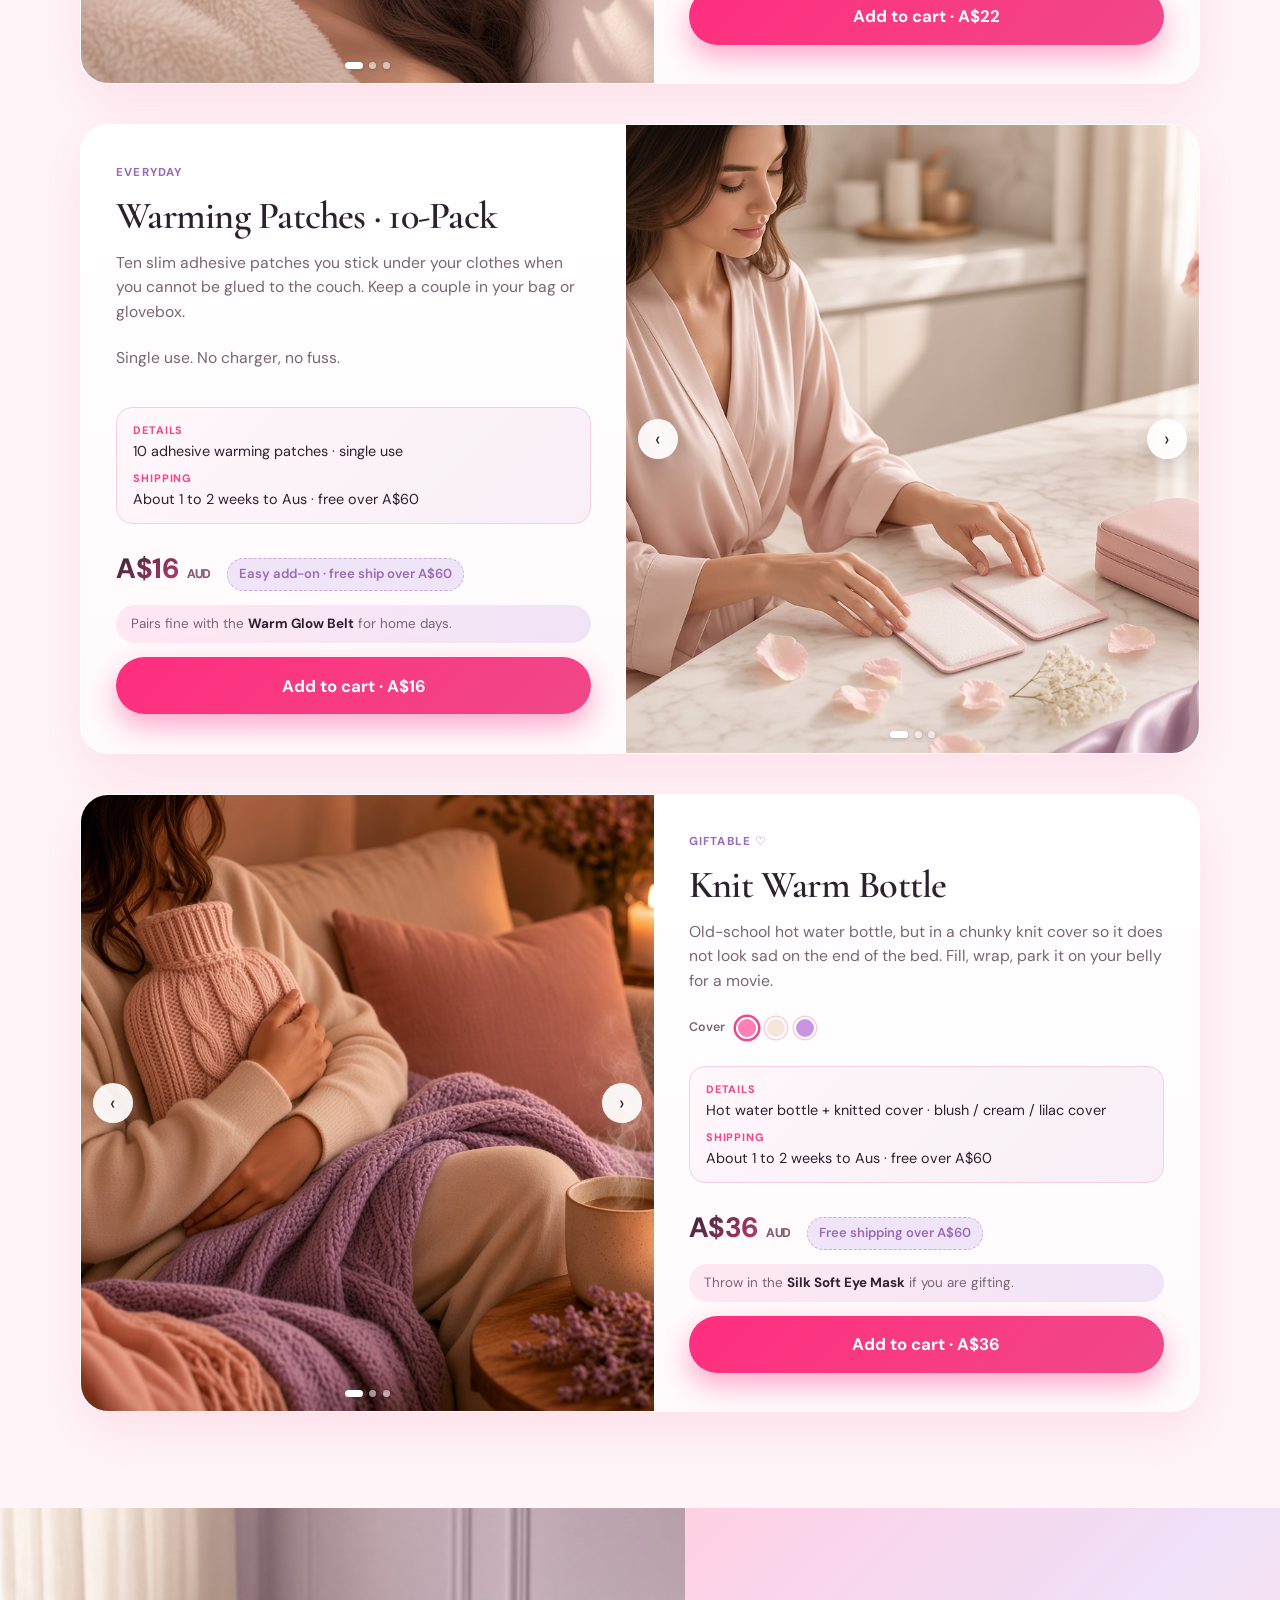
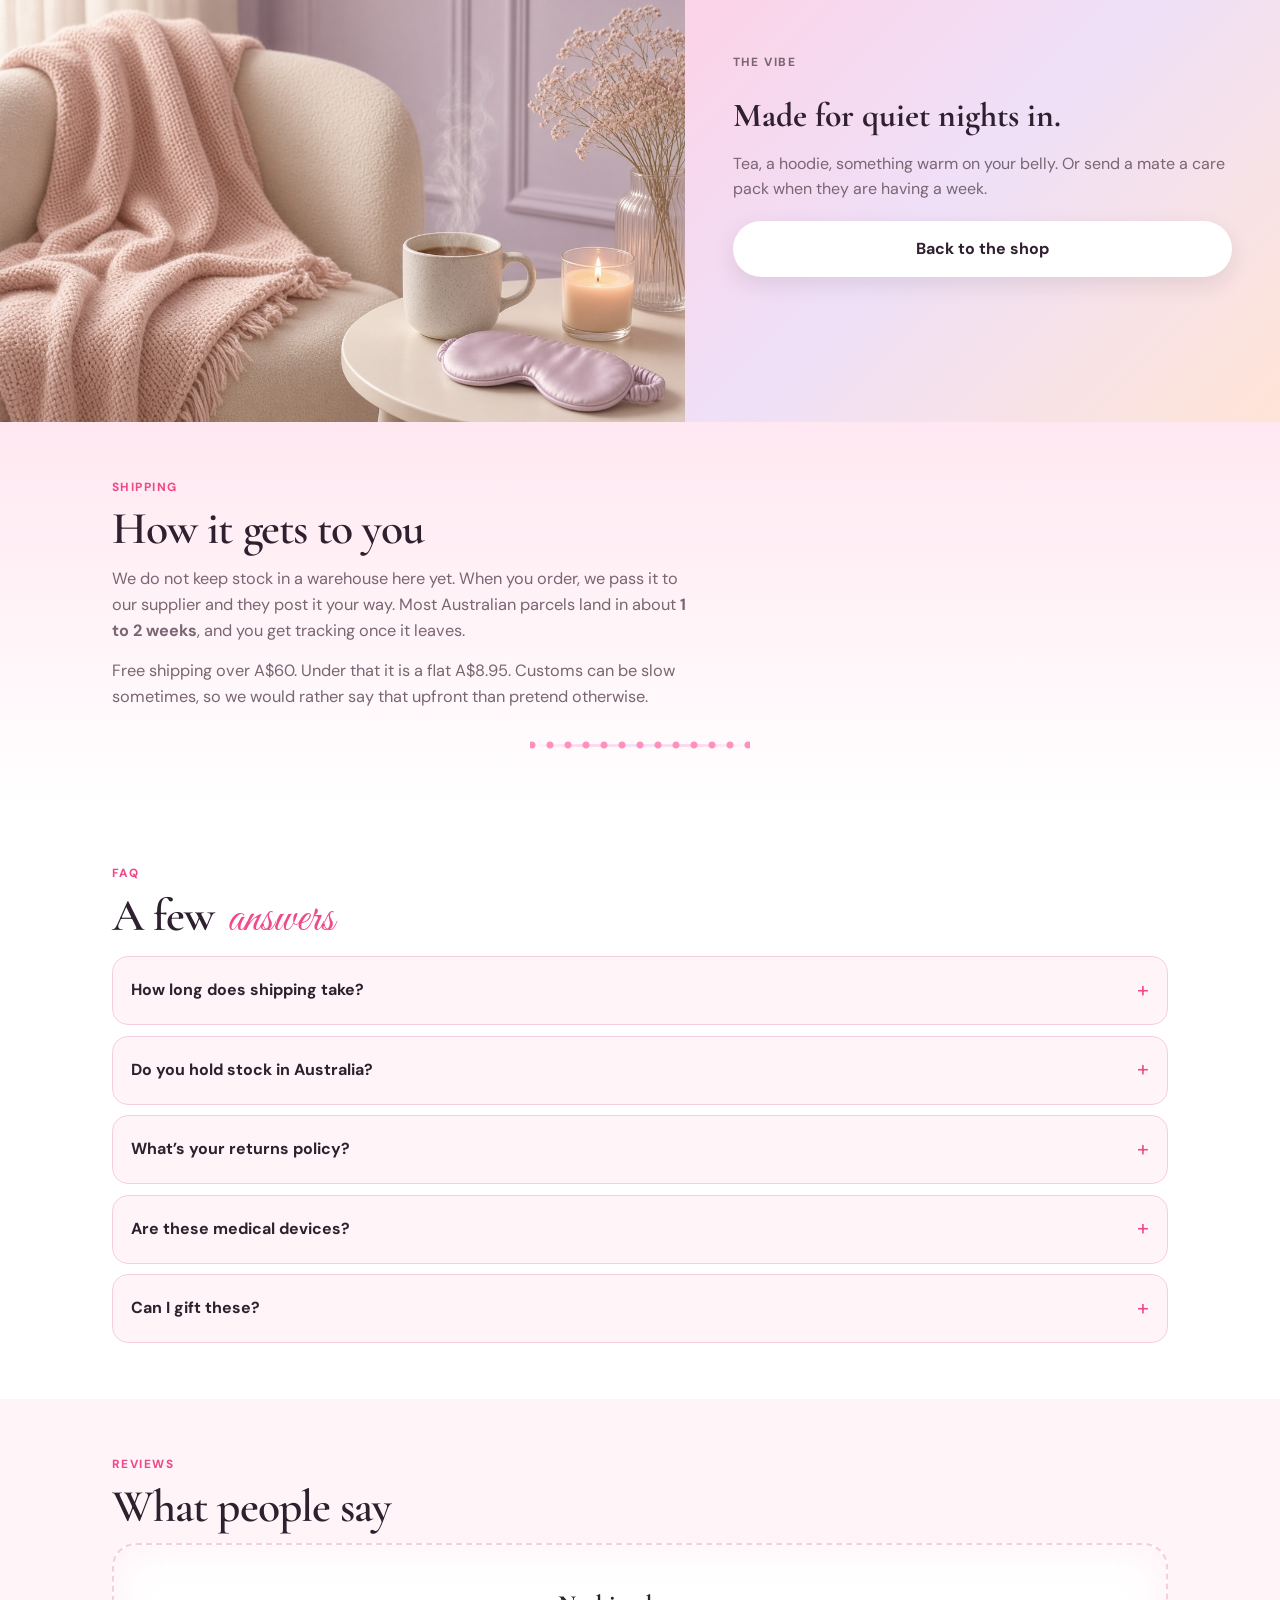
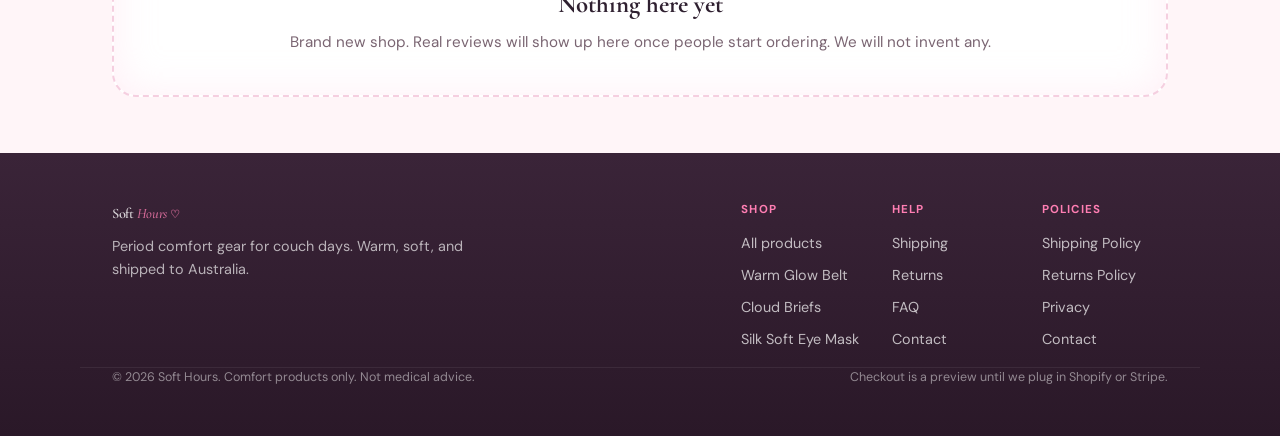
==== commit 1873e33f: "Cache-bust Soft Hours carousel images after photo refresh" ====
--- a/index.html
+++ b/index.html
@@ -134,9 +134,9 @@
             <button type="button" class="carousel-btn prev" aria-label="Previous image">‹</button>
             <button type="button" class="carousel-btn next" aria-label="Next image">›</button>
                         <div class="carousel-track">
-              <div class="carousel-slide"><img src="assets/carousel/belt-life.jpg" alt="Warm Glow Belt in use" /></div>
-              <div class="carousel-slide"><img src="assets/carousel/belt-product.jpg" alt="Warm Glow Belt close up" /></div>
-              <div class="carousel-slide"><img src="assets/carousel/belt-casual.jpg" alt="Warm Glow Belt on the bed" /></div>
+              <div class="carousel-slide"><img src="assets/carousel/belt-life.jpg?v=ed4847c" alt="Warm Glow Belt in use" /></div>
+              <div class="carousel-slide"><img src="assets/carousel/belt-product.jpg?v=ed4847c" alt="Warm Glow Belt close up" /></div>
+              <div class="carousel-slide"><img src="assets/carousel/belt-casual.jpg?v=ed4847c" alt="Warm Glow Belt on the bed" /></div>
             </div>
             <div class="carousel-dots"></div>
           </div>
@@ -173,9 +173,9 @@
             <button type="button" class="carousel-btn prev" aria-label="Previous image">‹</button>
             <button type="button" class="carousel-btn next" aria-label="Next image">›</button>
                         <div class="carousel-track">
-              <div class="carousel-slide"><img src="assets/carousel/undies-life.jpg" alt="Cloud Briefs gift unboxing" /></div>
-              <div class="carousel-slide"><img src="assets/carousel/undies-product.jpg" alt="Cloud Briefs pack" /></div>
-              <div class="carousel-slide"><img src="assets/carousel/undies-casual.jpg" alt="Cloud Briefs at home" /></div>
+              <div class="carousel-slide"><img src="assets/carousel/undies-life.jpg?v=ed4847c" alt="Cloud Briefs gift unboxing" /></div>
+              <div class="carousel-slide"><img src="assets/carousel/undies-product.jpg?v=ed4847c" alt="Cloud Briefs pack" /></div>
+              <div class="carousel-slide"><img src="assets/carousel/undies-casual.jpg?v=ed4847c" alt="Cloud Briefs at home" /></div>
             </div>
             <div class="carousel-dots"></div>
           </div>
@@ -212,9 +212,9 @@
             <button type="button" class="carousel-btn prev" aria-label="Previous image">‹</button>
             <button type="button" class="carousel-btn next" aria-label="Next image">›</button>
                         <div class="carousel-track">
-              <div class="carousel-slide"><img src="assets/carousel/mask-life.jpg" alt="Silk Soft Eye Mask in use" /></div>
-              <div class="carousel-slide"><img src="assets/carousel/mask-product.jpg" alt="Silk Soft Eye Mask close up" /></div>
-              <div class="carousel-slide"><img src="assets/carousel/mask-casual.jpg" alt="Silk Soft Eye Mask on a pillow" /></div>
+              <div class="carousel-slide"><img src="assets/carousel/mask-life.jpg?v=ed4847c" alt="Silk Soft Eye Mask in use" /></div>
+              <div class="carousel-slide"><img src="assets/carousel/mask-product.jpg?v=ed4847c" alt="Silk Soft Eye Mask close up" /></div>
+              <div class="carousel-slide"><img src="assets/carousel/mask-casual.jpg?v=ed4847c" alt="Silk Soft Eye Mask on a pillow" /></div>
             </div>
             <div class="carousel-dots"></div>
           </div>
@@ -250,9 +250,9 @@
             <button type="button" class="carousel-btn prev" aria-label="Previous image">‹</button>
             <button type="button" class="carousel-btn next" aria-label="Next image">›</button>
                         <div class="carousel-track">
-              <div class="carousel-slide"><img src="assets/carousel/patches-life.jpg" alt="Warming Patches at home" /></div>
-              <div class="carousel-slide"><img src="assets/carousel/patches-product.jpg" alt="Warming Patches pack" /></div>
-              <div class="carousel-slide"><img src="assets/carousel/patches-casual.jpg" alt="Warming Patches on the bench" /></div>
+              <div class="carousel-slide"><img src="assets/carousel/patches-life.jpg?v=ed4847c" alt="Warming Patches at home" /></div>
+              <div class="carousel-slide"><img src="assets/carousel/patches-product.jpg?v=ed4847c" alt="Warming Patches pack" /></div>
+              <div class="carousel-slide"><img src="assets/carousel/patches-casual.jpg?v=ed4847c" alt="Warming Patches on the bench" /></div>
             </div>
             <div class="carousel-dots"></div>
           </div>
@@ -283,9 +283,9 @@
             <button type="button" class="carousel-btn prev" aria-label="Previous image">‹</button>
             <button type="button" class="carousel-btn next" aria-label="Next image">›</button>
                         <div class="carousel-track">
-              <div class="carousel-slide"><img src="assets/carousel/bottle-life.jpg" alt="Knit Warm Bottle on the couch" /></div>
-              <div class="carousel-slide"><img src="assets/carousel/bottle-product.jpg" alt="Knit Warm Bottle close up" /></div>
-              <div class="carousel-slide"><img src="assets/carousel/bottle-casual.jpg" alt="Knit Warm Bottle at home" /></div>
+              <div class="carousel-slide"><img src="assets/carousel/bottle-life.jpg?v=ed4847c" alt="Knit Warm Bottle on the couch" /></div>
+              <div class="carousel-slide"><img src="assets/carousel/bottle-product.jpg?v=ed4847c" alt="Knit Warm Bottle close up" /></div>
+              <div class="carousel-slide"><img src="assets/carousel/bottle-casual.jpg?v=ed4847c" alt="Knit Warm Bottle at home" /></div>
             </div>
             <div class="carousel-dots"></div>
           </div>
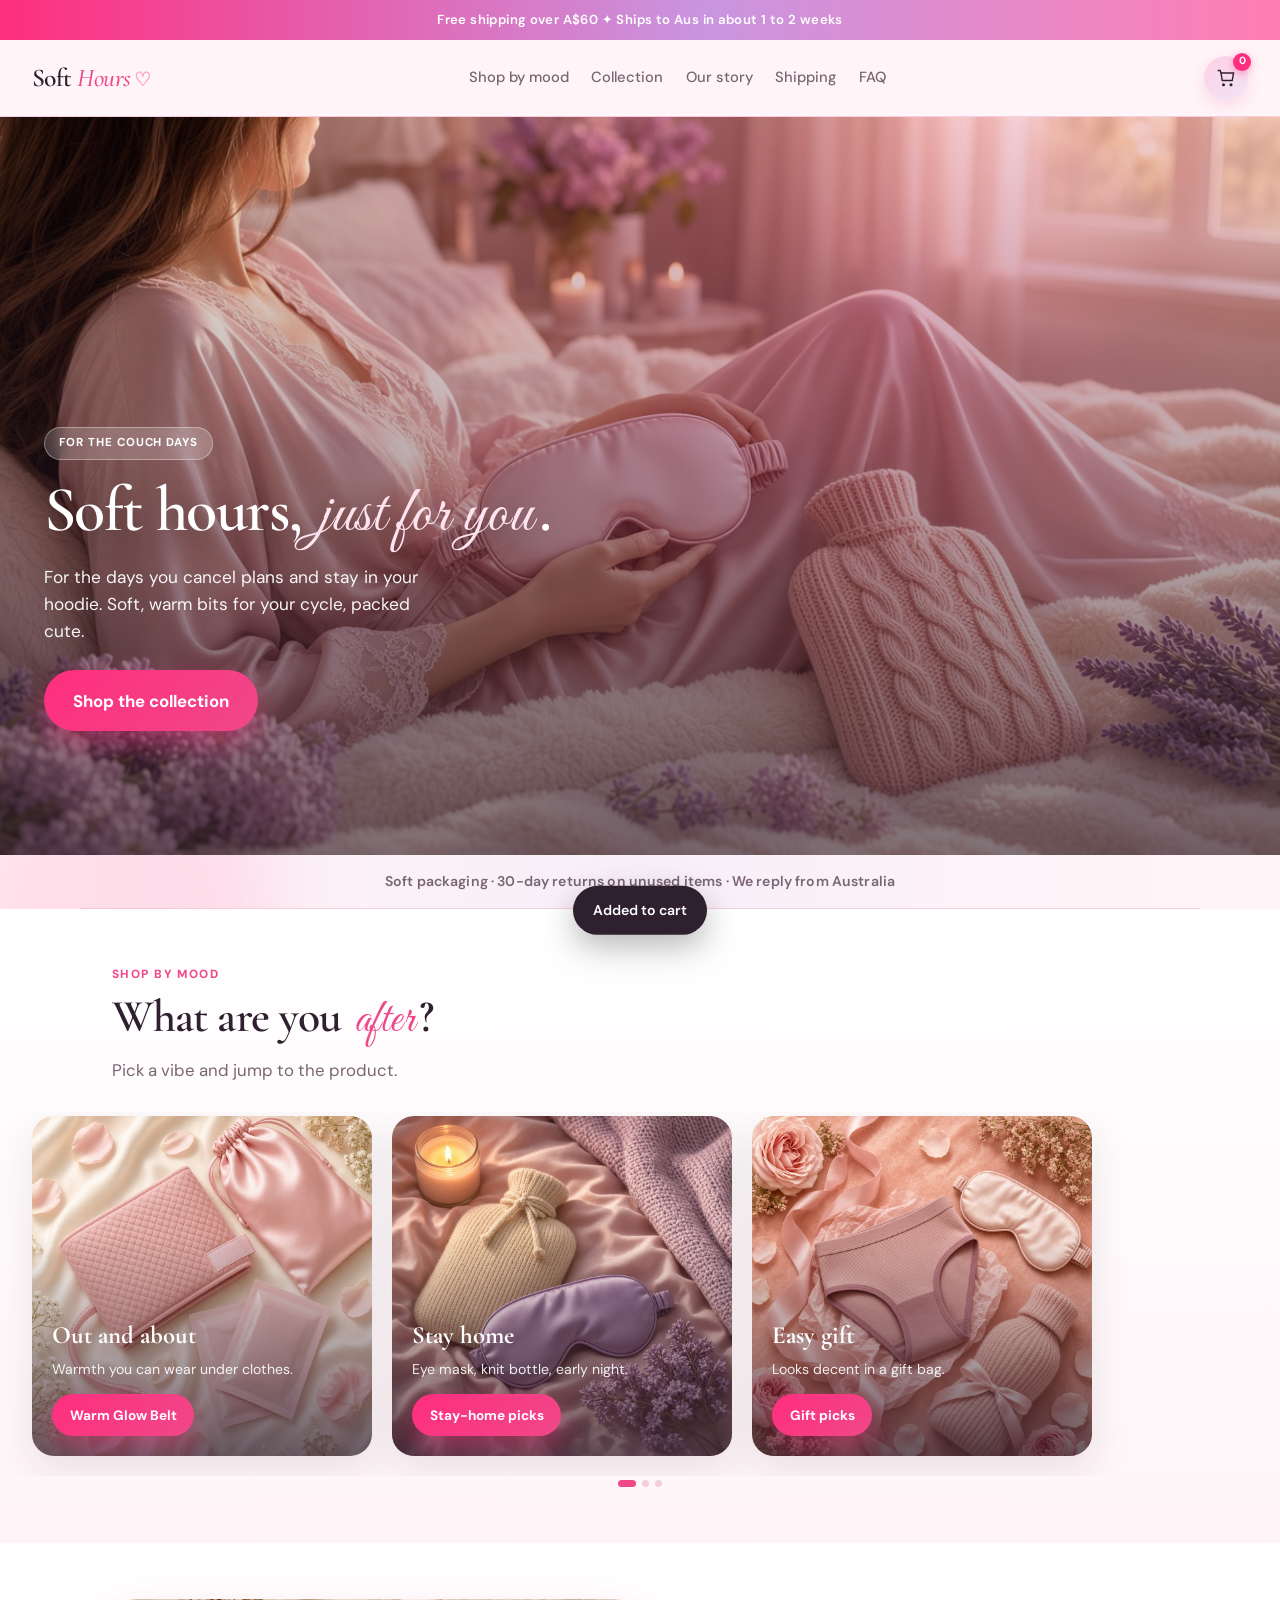
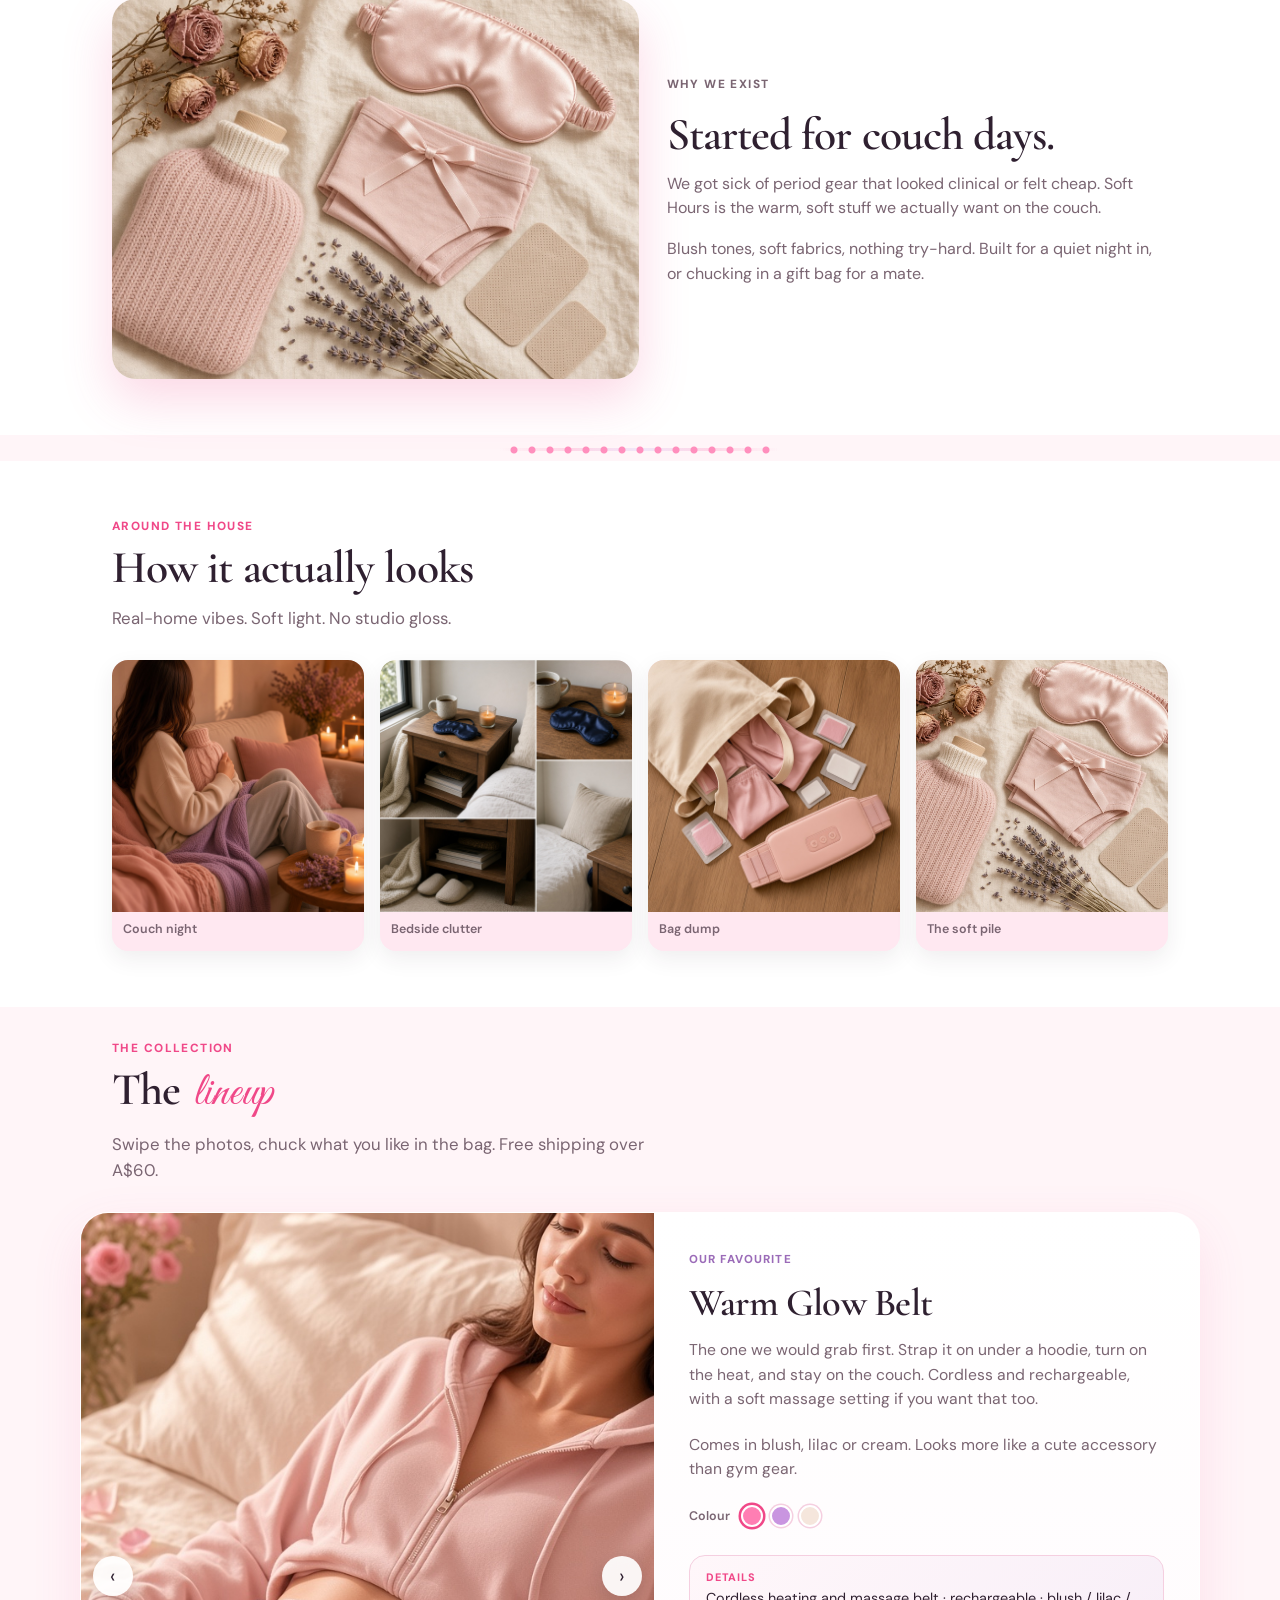
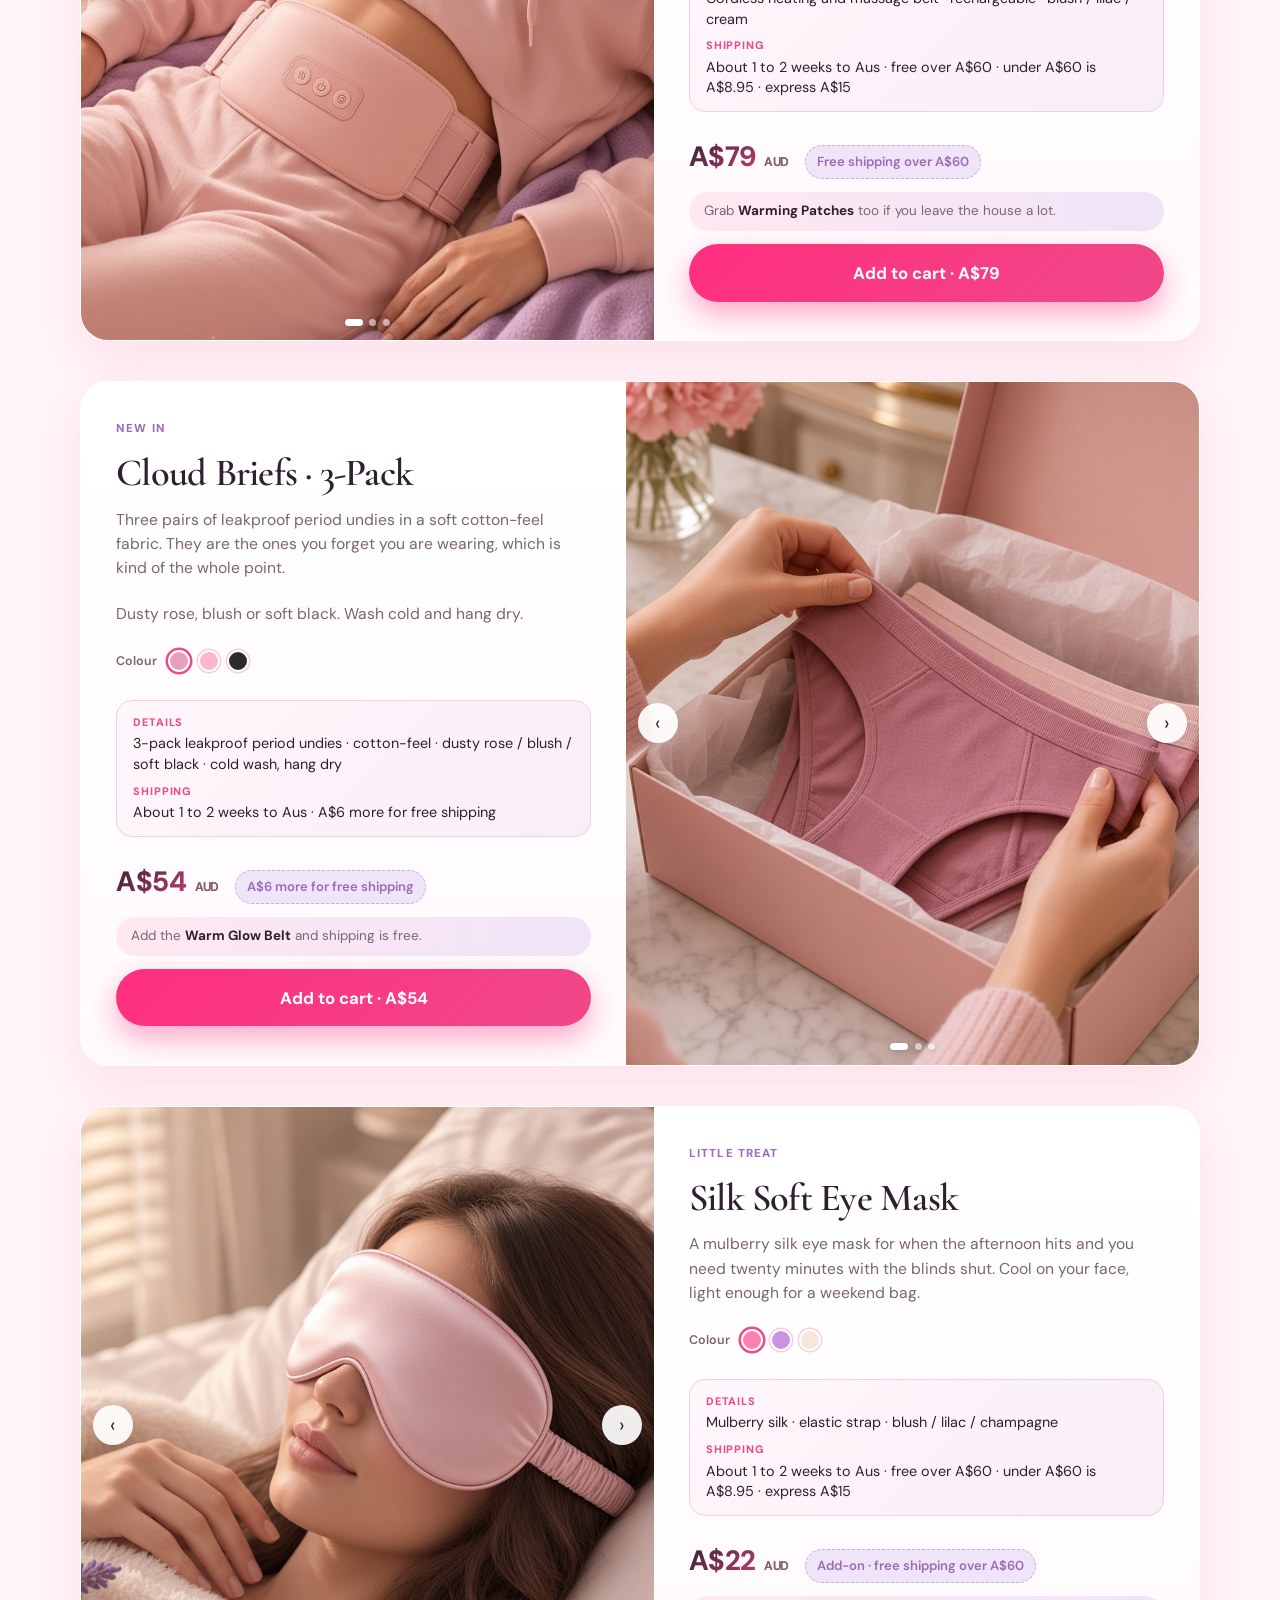
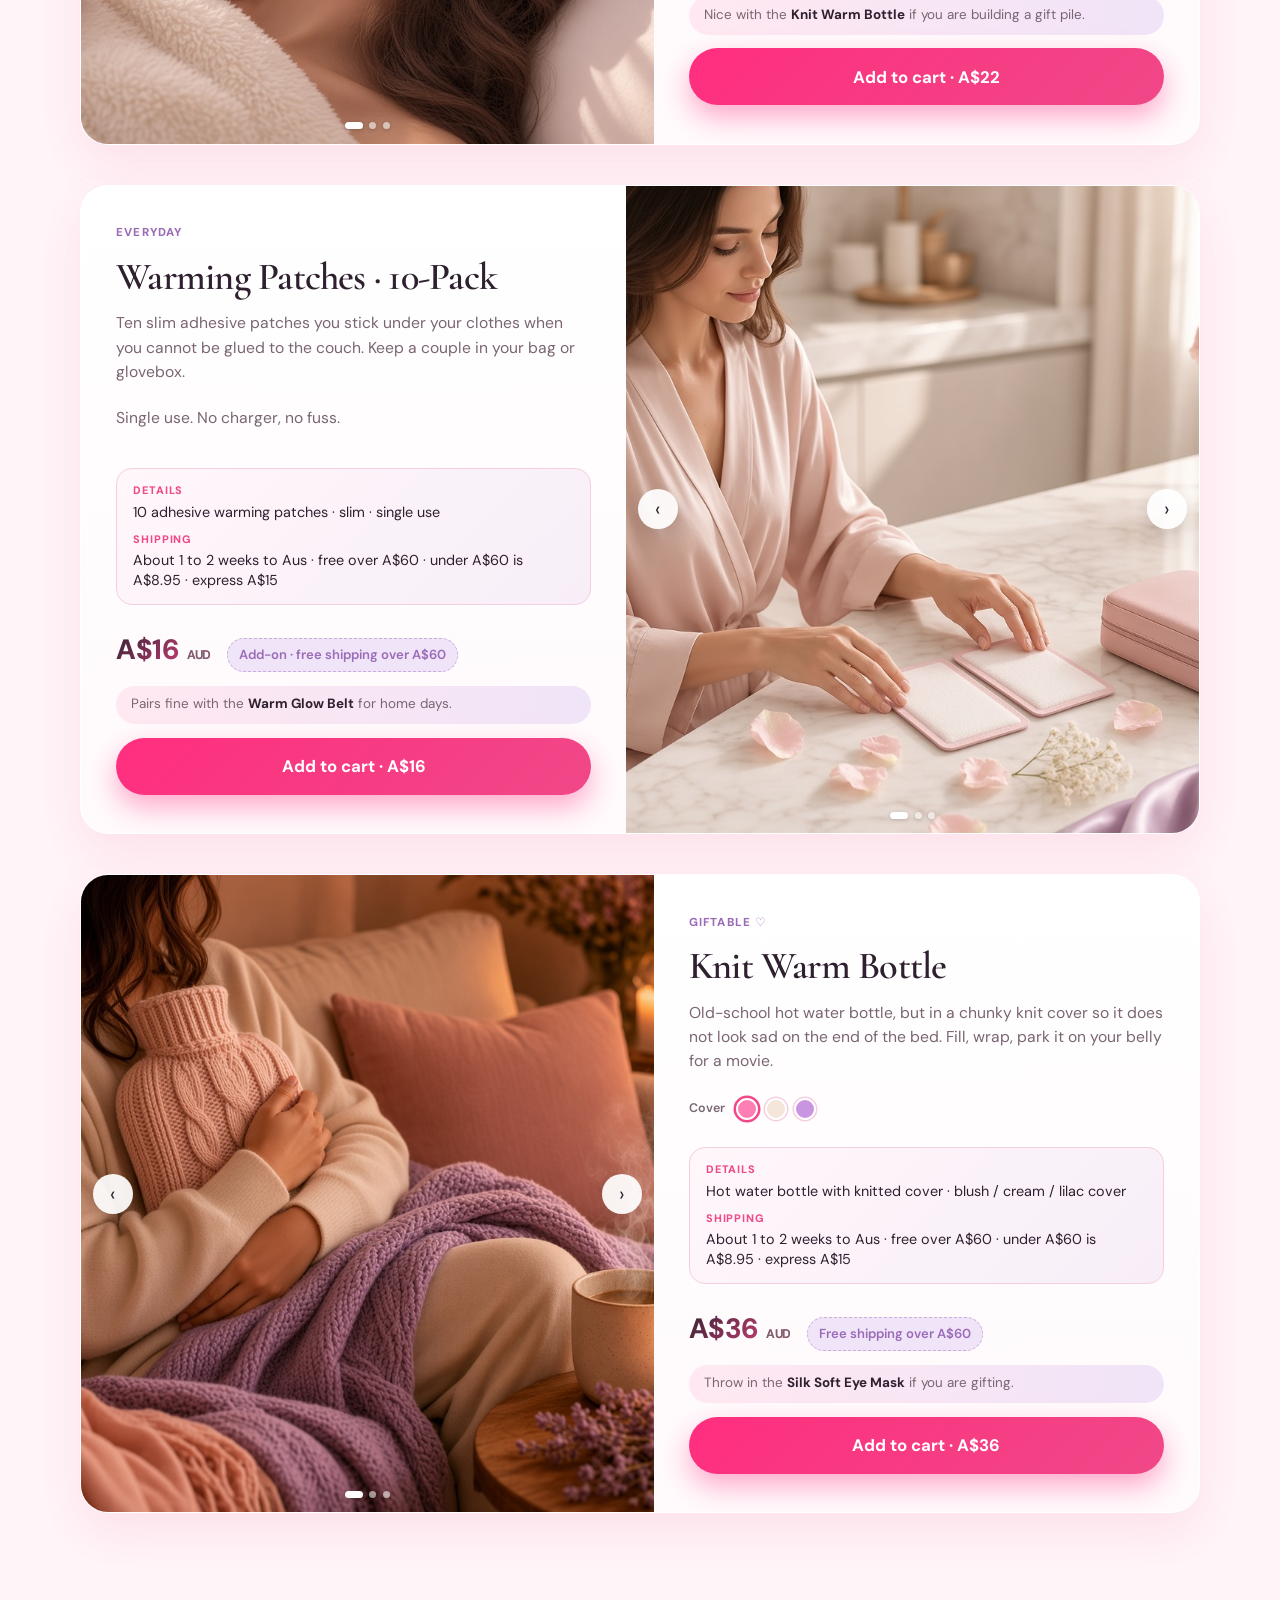
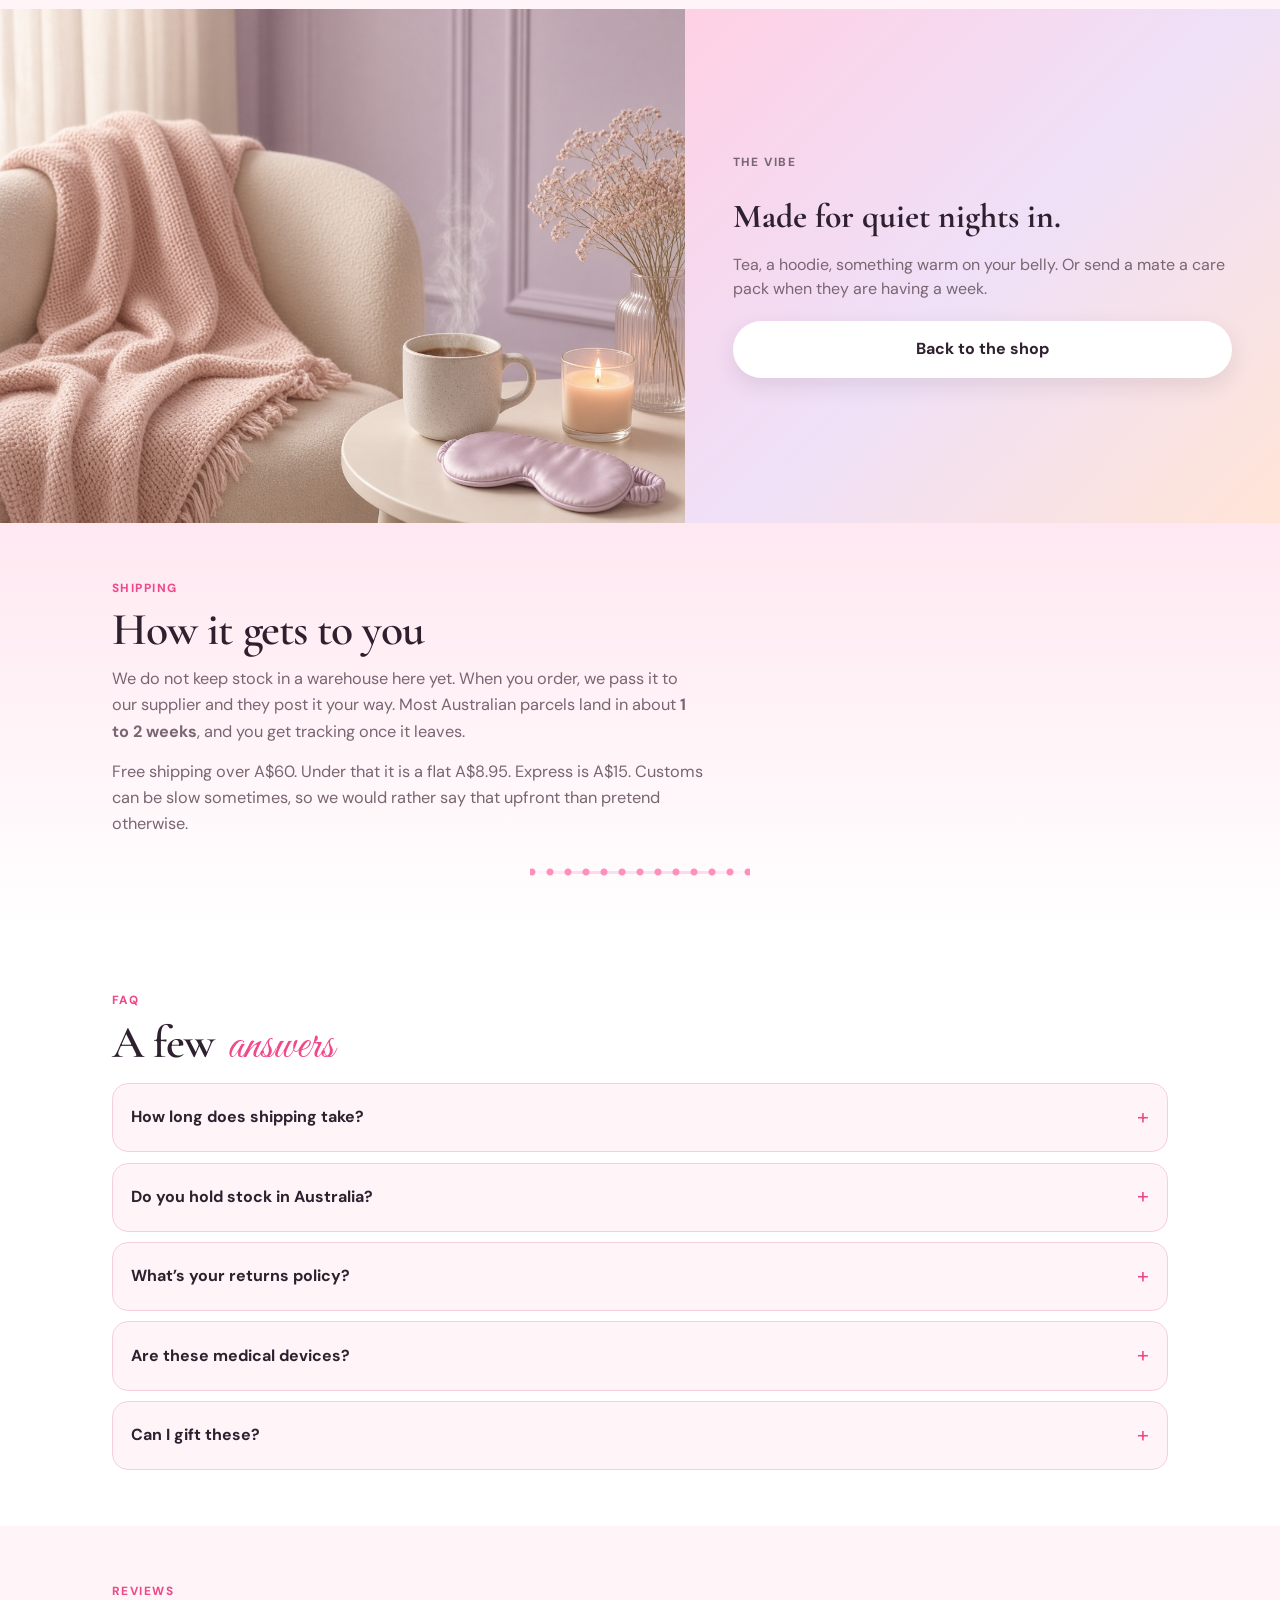
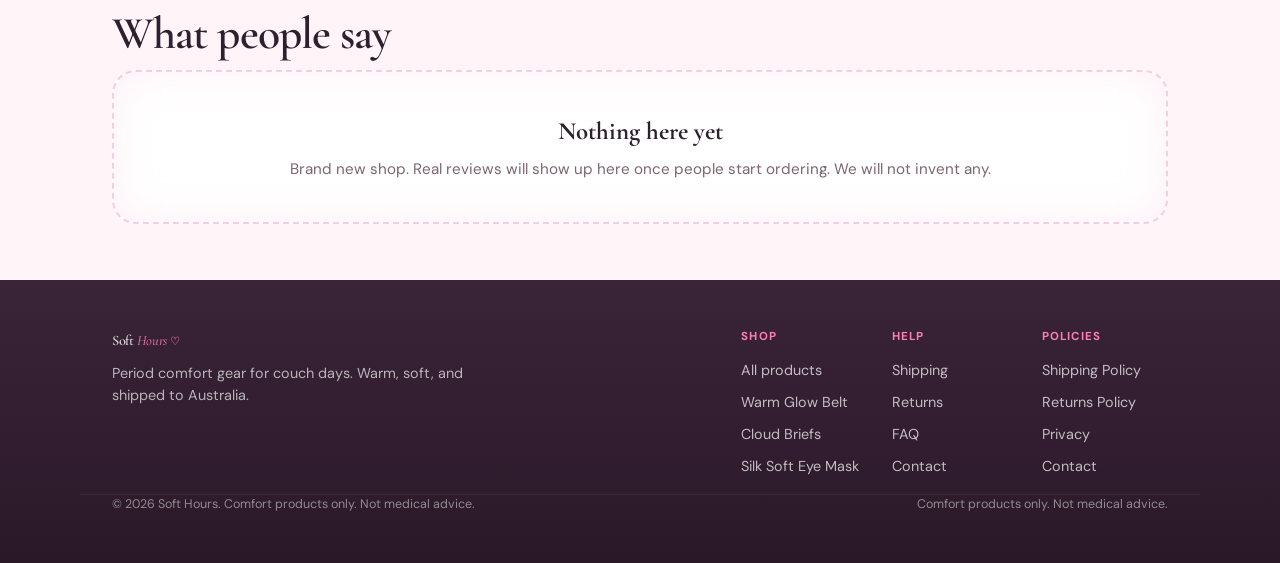
==== commit fa34141a: "Polish store copy: less AI phrasing, clearer shipping" ====
--- a/index.html
+++ b/index.html
@@ -144,7 +144,7 @@
         <div class="feature-body">
           <p class="feature-eyebrow">Our favourite</p>
           <h3>Warm Glow Belt</h3>
-          <p class="product-copy">The one we would grab first. Strap it on under a hoodie, press heat, and stay on the couch. It is cordless and rechargeable, with a soft massage setting if you want that too.</p>
+          <p class="product-copy">The one we would grab first. Strap it on under a hoodie, turn on the heat, and stay on the couch. Cordless and rechargeable, with a soft massage setting if you want that too.</p>
           <p class="product-copy">Comes in blush, lilac or cream. Looks more like a cute accessory than gym gear.</p>
           <div class="swatches" aria-label="Colour options">
             <span class="swatch-label">Colour</span>
@@ -153,8 +153,8 @@
             <button class="swatch" style="background:#f5e6dc" title="Cream" type="button"></button>
           </div>
           <dl class="specs">
-            <div><dt>Details</dt><dd>Cordless heating + massage belt · rechargeable · blush / lilac / cream</dd></div>
-            <div><dt>Shipping</dt><dd>About 1 to 2 weeks to Aus · free over A$60</dd></div>
+            <div><dt>Details</dt><dd>Cordless heating and massage belt · rechargeable · blush / lilac / cream</dd></div>
+            <div><dt>Shipping</dt><dd>About 1 to 2 weeks to Aus · free over A$60 · under A$60 is A$8.95 · express A$15</dd></div>
           </dl>
           <div class="price-row">
             <div class="price">A$79 <small>AUD</small></div>
@@ -192,12 +192,12 @@
             <button class="swatch" style="background:#2b2b2b" title="Soft black" type="button"></button>
           </div>
           <dl class="specs">
-            <div><dt>Details</dt><dd>3-pack leakproof period undies · cold wash, hang dry</dd></div>
-            <div><dt>Shipping</dt><dd>About 1 to 2 weeks to Aus · A$6 more unlocks free shipping</dd></div>
+            <div><dt>Details</dt><dd>3-pack leakproof period undies · cotton-feel · dusty rose / blush / soft black · cold wash, hang dry</dd></div>
+            <div><dt>Shipping</dt><dd>About 1 to 2 weeks to Aus · A$6 more for free shipping</dd></div>
           </dl>
           <div class="price-row">
             <div class="price">A$54 <small>AUD</small></div>
-            <span class="ship-nudge">A$6 more gets free shipping</span>
+            <span class="ship-nudge">A$6 more for free shipping</span>
           </div>
           <p class="addon-line">Add the <strong>Warm Glow Belt</strong> and shipping is free.</p>
           <button class="btn btn-block btn-lg add-to-cart" type="button" data-id="cloud-briefs" data-name="Cloud Briefs 3-Pack" data-price="54">Add to cart · A$54</button>
@@ -231,11 +231,11 @@
           </div>
           <dl class="specs">
             <div><dt>Details</dt><dd>Mulberry silk · elastic strap · blush / lilac / champagne</dd></div>
-            <div><dt>Shipping</dt><dd>About 1 to 2 weeks to Aus · free over A$60</dd></div>
+            <div><dt>Shipping</dt><dd>About 1 to 2 weeks to Aus · free over A$60 · under A$60 is A$8.95 · express A$15</dd></div>
           </dl>
           <div class="price-row">
             <div class="price">A$22 <small>AUD</small></div>
-            <span class="ship-nudge">Cute add-on · free ship over A$60</span>
+            <span class="ship-nudge">Add-on · free shipping over A$60</span>
           </div>
           <p class="addon-line">Nice with the <strong>Knit Warm Bottle</strong> if you are building a gift pile.</p>
           <button class="btn btn-block btn-lg add-to-cart" type="button" data-id="silk-eye-mask" data-name="Silk Soft Eye Mask" data-price="22">Add to cart · A$22</button>
@@ -263,12 +263,12 @@
           <p class="product-copy">Ten slim adhesive patches you stick under your clothes when you cannot be glued to the couch. Keep a couple in your bag or glovebox.</p>
           <p class="product-copy">Single use. No charger, no fuss.</p>
           <dl class="specs">
-            <div><dt>Details</dt><dd>10 adhesive warming patches · single use</dd></div>
-            <div><dt>Shipping</dt><dd>About 1 to 2 weeks to Aus · free over A$60</dd></div>
+            <div><dt>Details</dt><dd>10 adhesive warming patches · slim · single use</dd></div>
+            <div><dt>Shipping</dt><dd>About 1 to 2 weeks to Aus · free over A$60 · under A$60 is A$8.95 · express A$15</dd></div>
           </dl>
           <div class="price-row">
             <div class="price">A$16 <small>AUD</small></div>
-            <span class="ship-nudge">Easy add-on · free ship over A$60</span>
+            <span class="ship-nudge">Add-on · free shipping over A$60</span>
           </div>
           <p class="addon-line">Pairs fine with the <strong>Warm Glow Belt</strong> for home days.</p>
           <button class="btn btn-block btn-lg add-to-cart" type="button" data-id="warming-patches" data-name="Warming Patches 10-Pack" data-price="16">Add to cart · A$16</button>
@@ -301,8 +301,8 @@
             <button class="swatch" style="background:#c995e0" title="Lilac" type="button"></button>
           </div>
           <dl class="specs">
-            <div><dt>Details</dt><dd>Hot water bottle + knitted cover · blush / cream / lilac cover</dd></div>
-            <div><dt>Shipping</dt><dd>About 1 to 2 weeks to Aus · free over A$60</dd></div>
+            <div><dt>Details</dt><dd>Hot water bottle with knitted cover · blush / cream / lilac cover</dd></div>
+            <div><dt>Shipping</dt><dd>About 1 to 2 weeks to Aus · free over A$60 · under A$60 is A$8.95 · express A$15</dd></div>
           </dl>
           <div class="price-row">
             <div class="price">A$36 <small>AUD</small></div>
@@ -316,7 +316,7 @@
 
     <section class="mood-band">
       <div class="mood-band-grid">
-        <img src="assets/lifestyle/cozy-corner.jpg" alt="Cozy self-care corner with blush knit throw" />
+        <img src="assets/lifestyle/cozy-corner.jpg" alt="Cozy corner with blush knit throw" />
         <div class="mood-caption">
           <p class="section-label">The vibe</p>
           <h2>Made for quiet nights in.</h2>
@@ -332,7 +332,7 @@
         <h2 class="section-title">How it gets to you</h2>
         <div class="how-prose">
           <p>We do not keep stock in a warehouse here yet. When you order, we pass it to our supplier and they post it your way. Most Australian parcels land in about <strong>1 to 2 weeks</strong>, and you get tracking once it leaves.</p>
-          <p>Free shipping over A$60. Under that it is a flat A$8.95. Customs can be slow sometimes, so we would rather say that upfront than pretend otherwise.</p>
+          <p>Free shipping over A$60. Under that it is a flat A$8.95. Express is A$15. Customs can be slow sometimes, so we would rather say that upfront than pretend otherwise.</p>
         </div>
         <div class="ribbon" aria-hidden="true"></div>
       </div>
@@ -361,7 +361,7 @@
           </details>
           <details class="faq-item">
             <summary>Can I gift these?</summary>
-            <p>Yep. Eye mask, knit bottle and briefs all work as gifts. Gift notes coming once we are on Shopify.</p>
+            <p>Yep. Eye mask, knit bottle and briefs all work as gifts.</p>
           </details>
         </div>
       </div>
@@ -401,7 +401,7 @@
             <li><a href="#how">Shipping</a></li>
             <li><a href="#faq">Returns</a></li>
             <li><a href="#faq">FAQ</a></li>
-            <li><a href="mailto:hello@softhours.example">Contact</a></li>
+            <li><a href="mailto:zeke.latini@gmail.com">Contact</a></li>
           </ul>
         </div>
         <div>
@@ -410,14 +410,14 @@
             <li><a href="#how">Shipping Policy</a></li>
             <li><a href="#faq">Returns Policy</a></li>
             <li><a href="#faq">Privacy</a></li>
-            <li><a href="mailto:hello@softhours.example">Contact</a></li>
+            <li><a href="mailto:zeke.latini@gmail.com">Contact</a></li>
           </ul>
         </div>
       </div>
     </div>
     <div class="footer-inner footer-bottom">
       <span>© 2026 Soft Hours. Comfort products only. Not medical advice.</span>
-      <span>Checkout is a preview until we plug in Shopify or Stripe.</span>
+      <span>Comfort products only. Not medical advice.</span>
     </div>
   </footer>
 
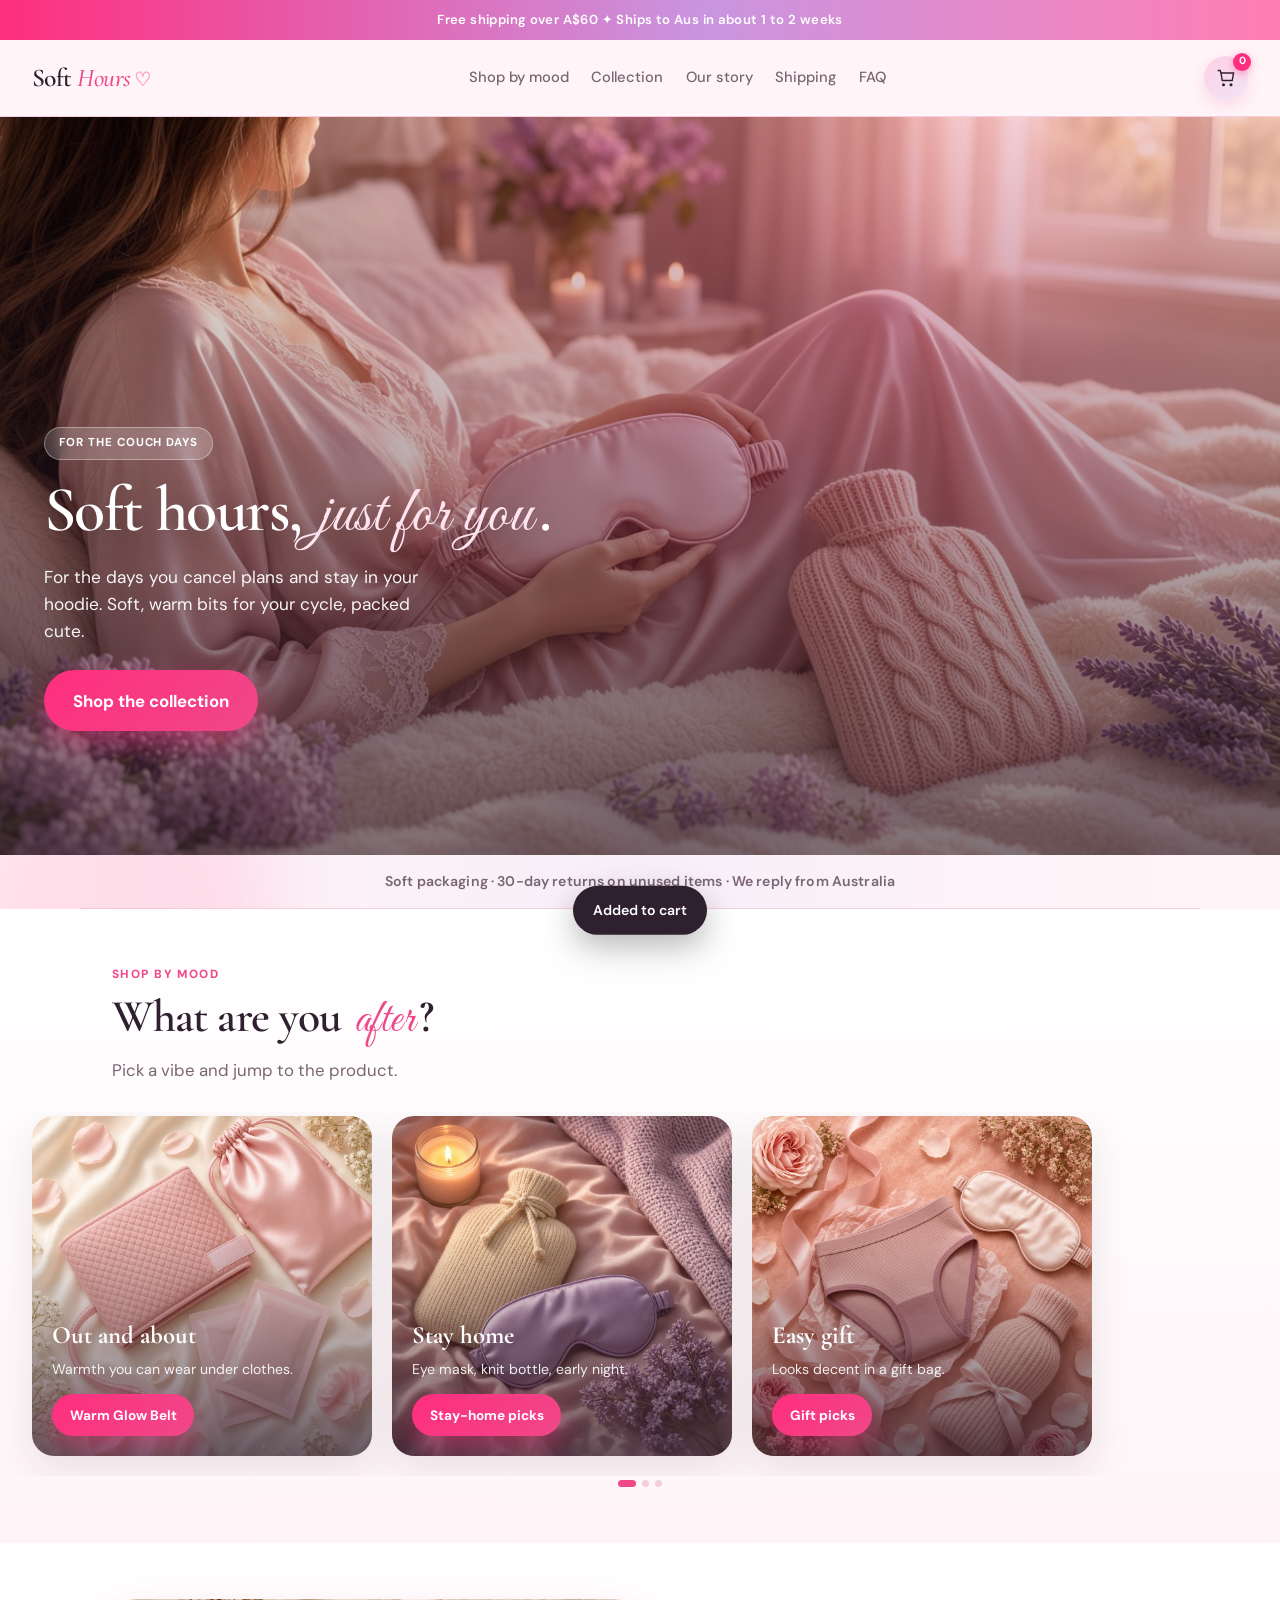
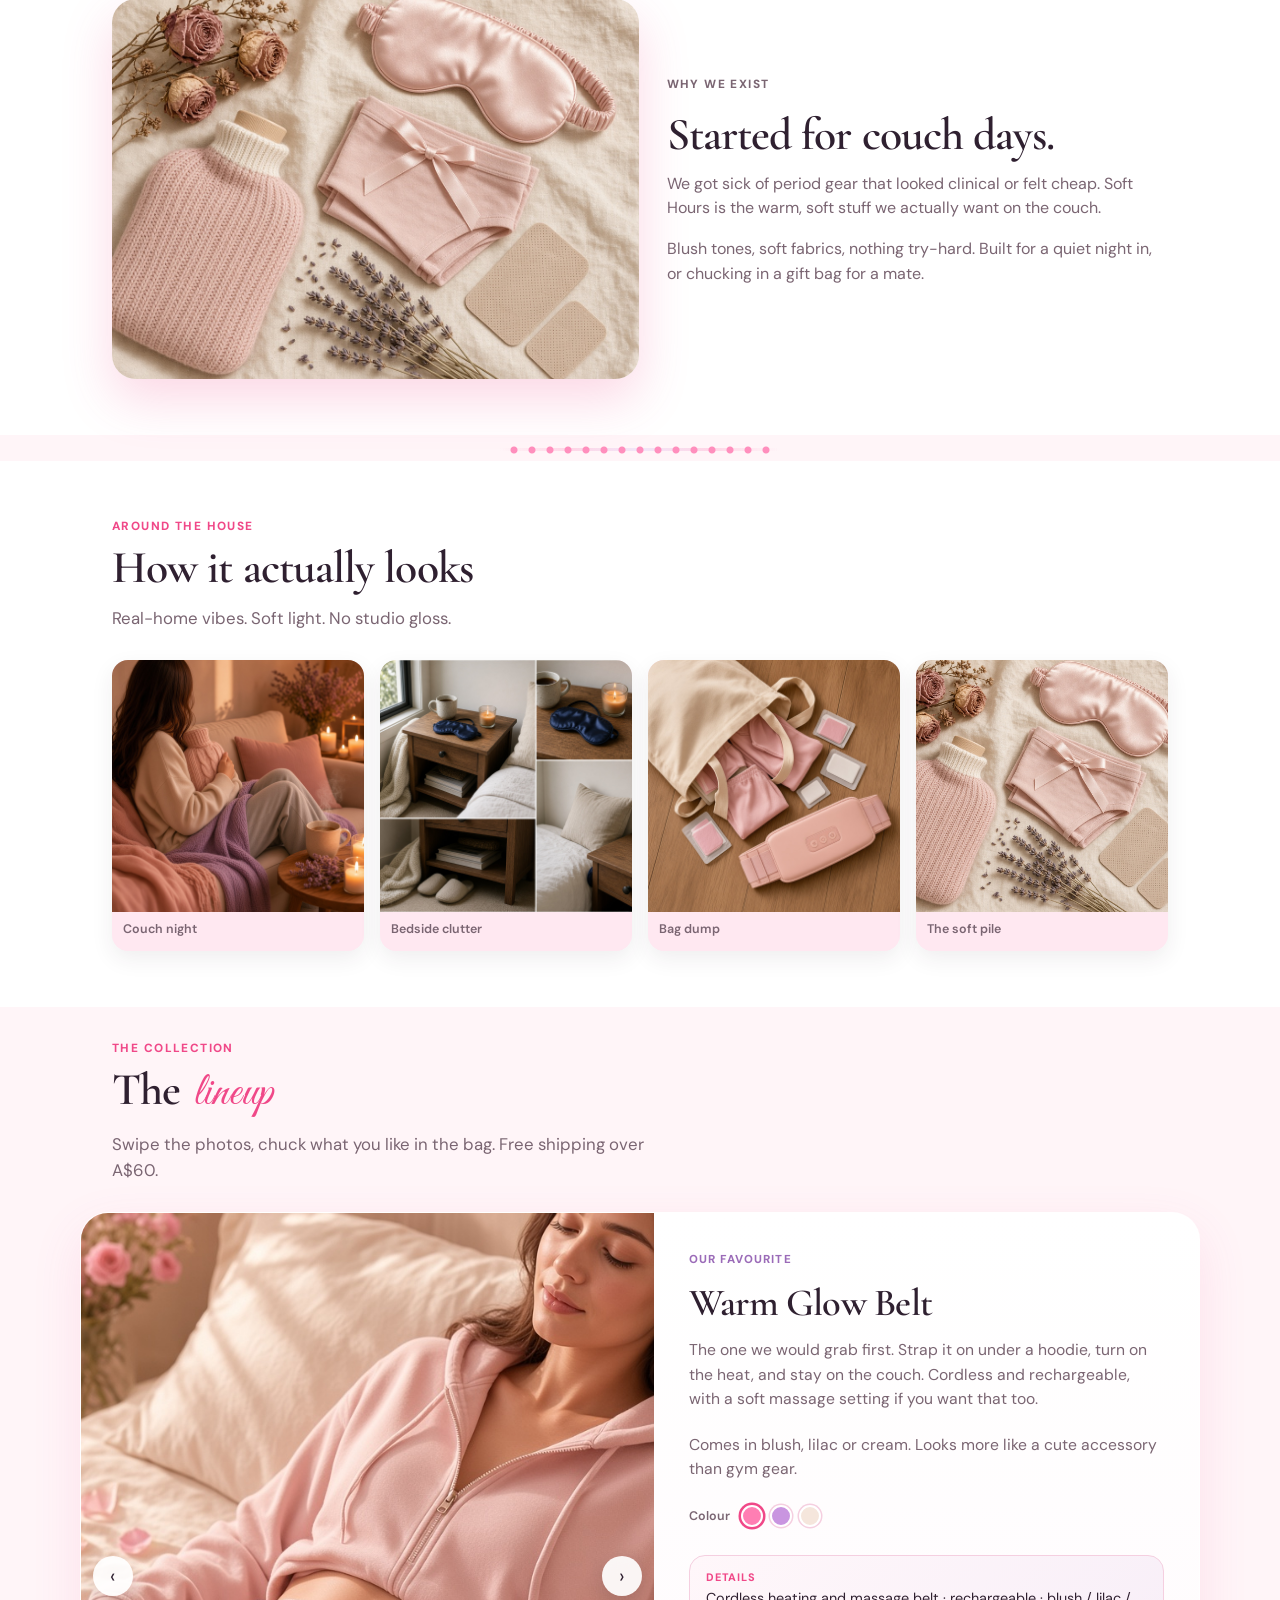
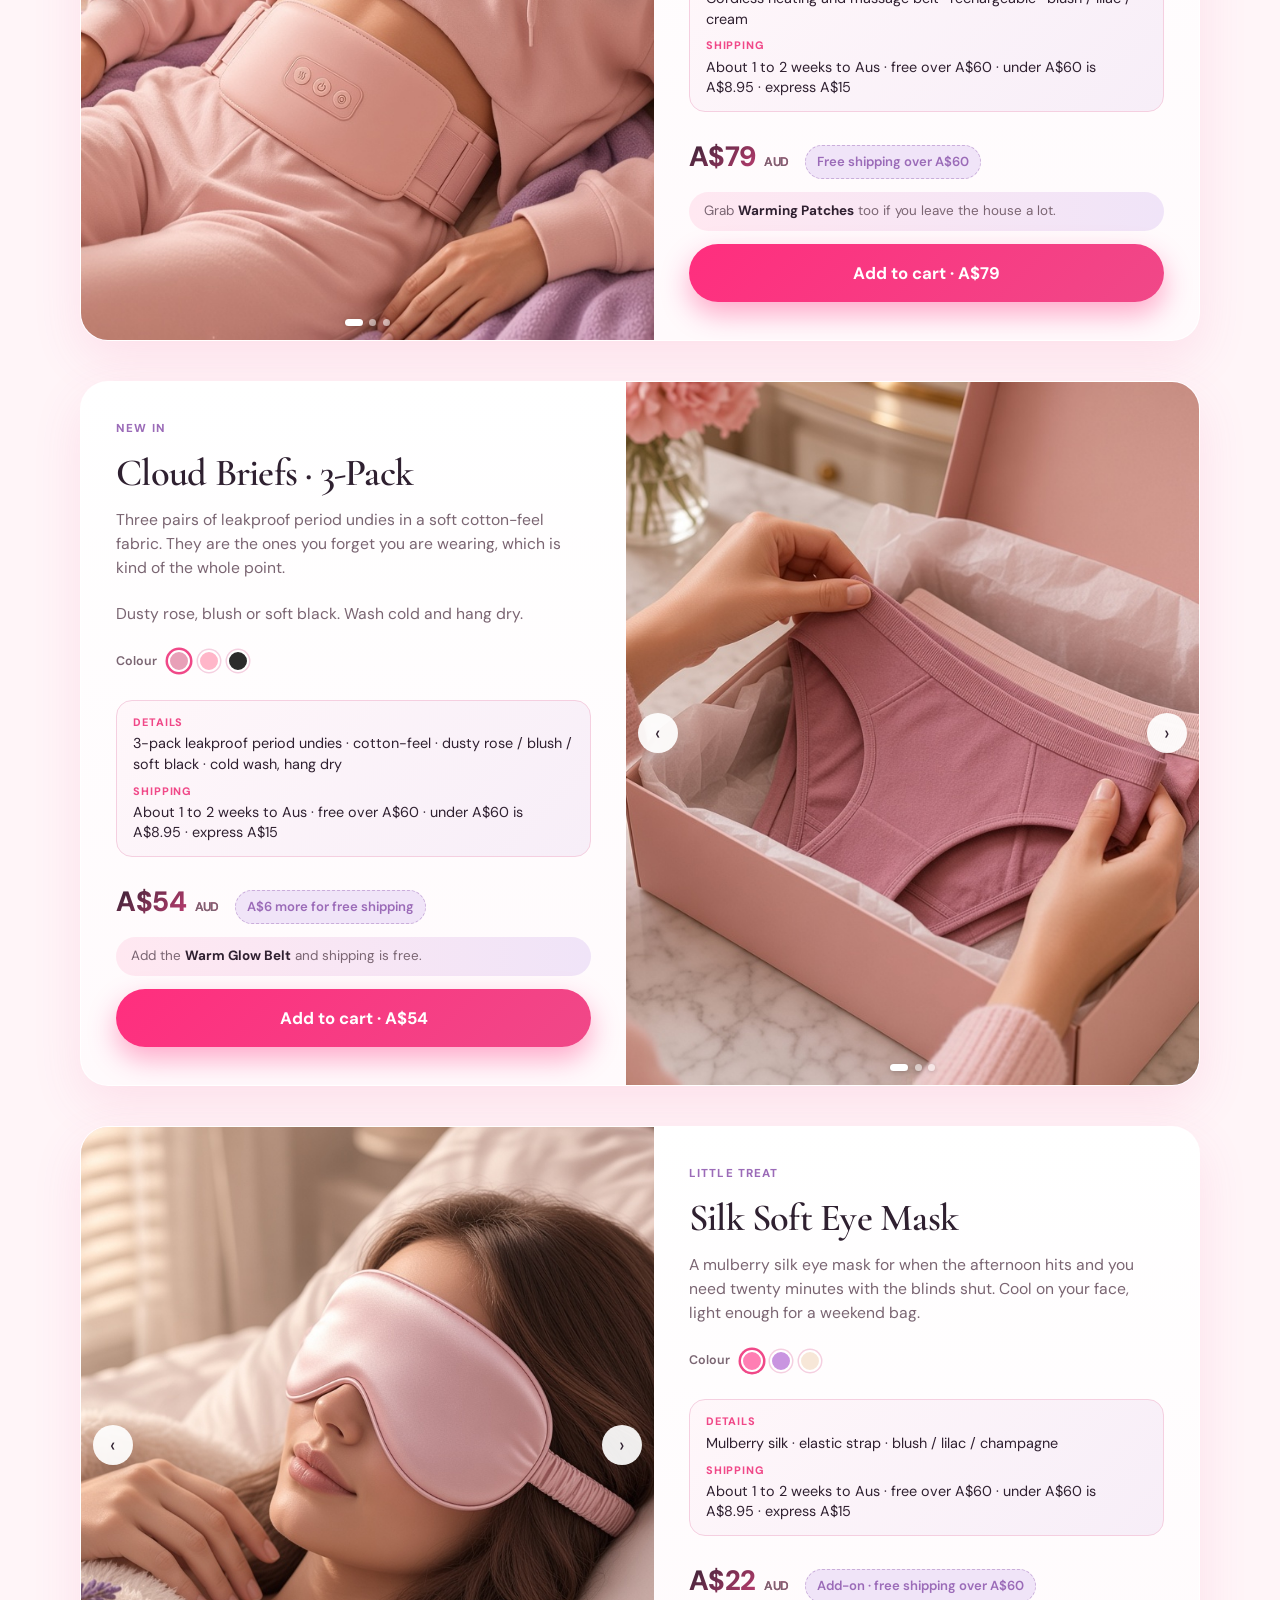
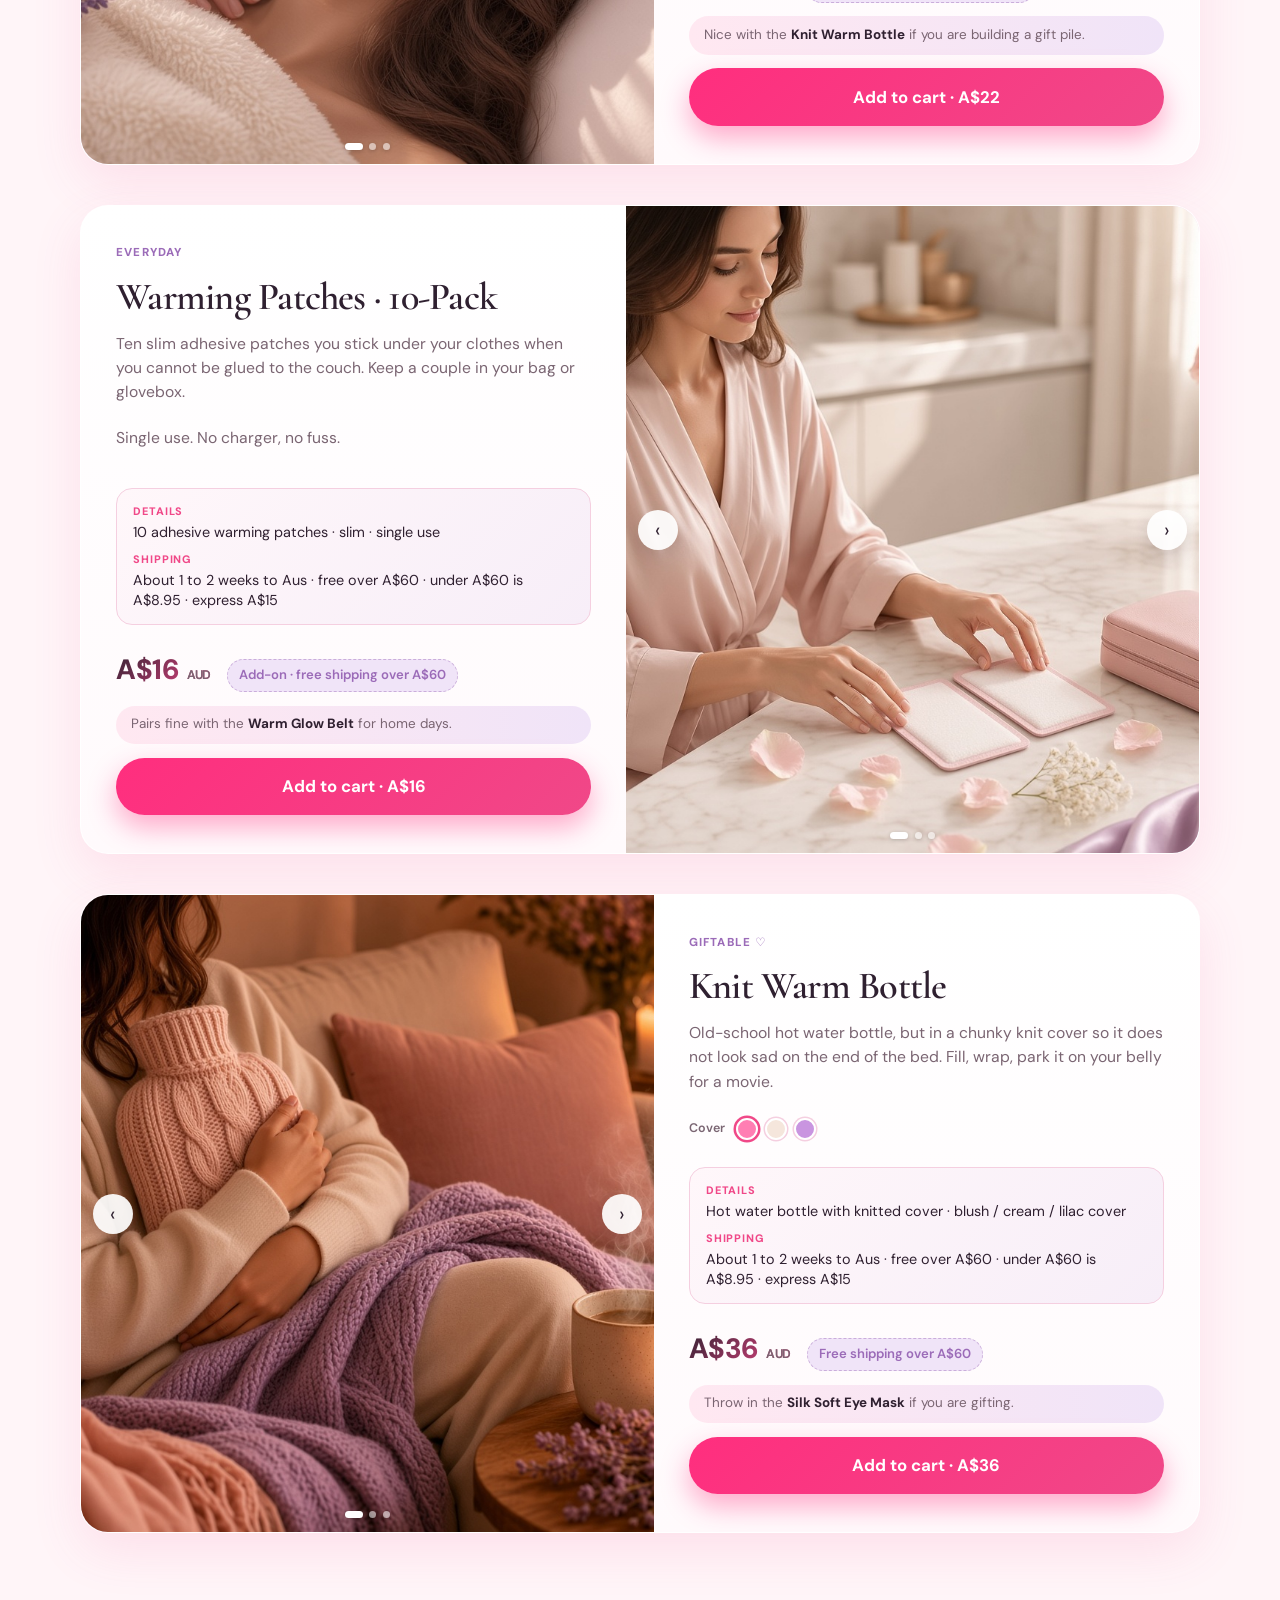
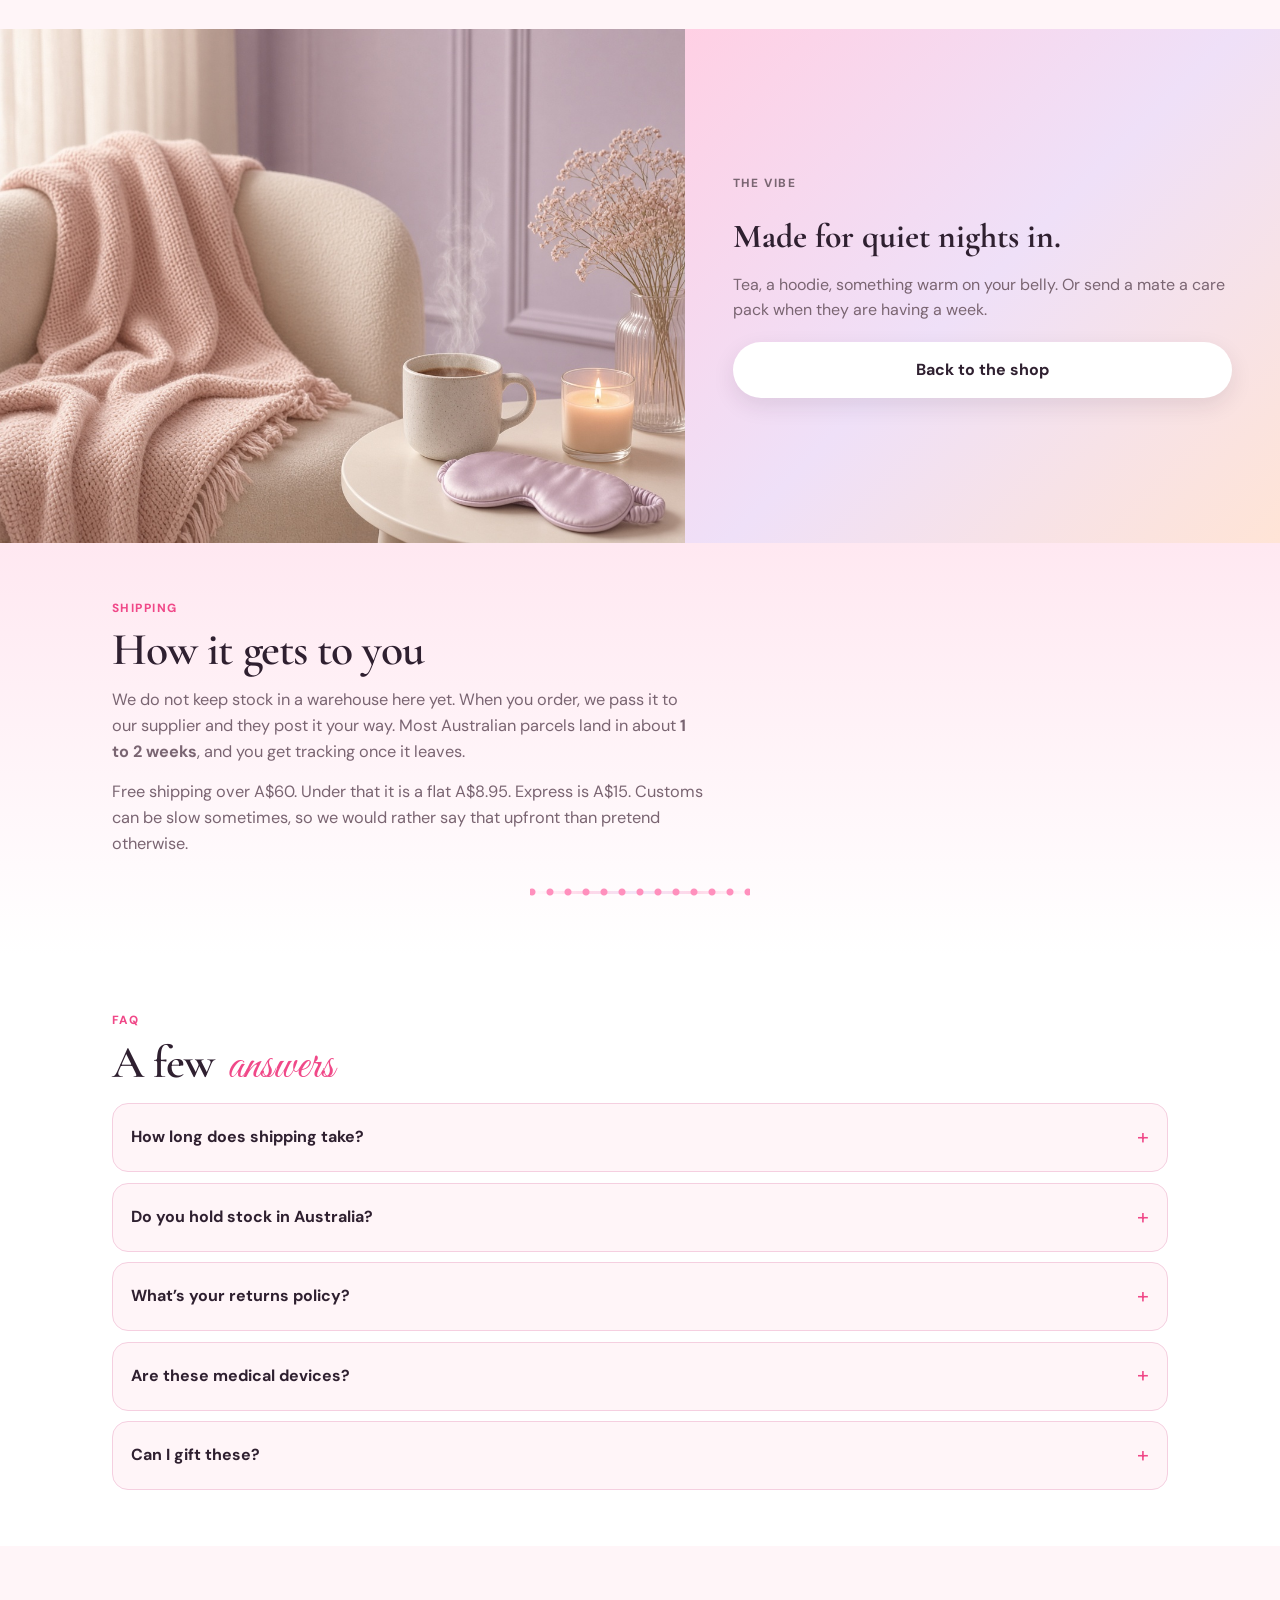
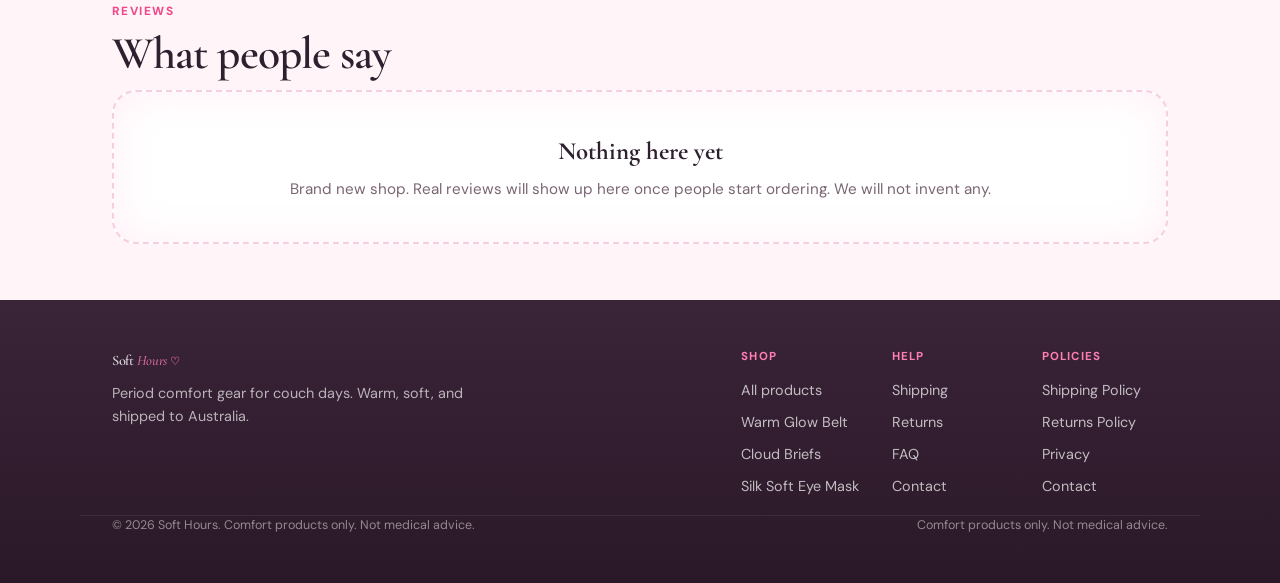
==== commit 733a1b27: "Align briefs shipping line with store rates" ====
--- a/index.html
+++ b/index.html
@@ -193,7 +193,7 @@
           </div>
           <dl class="specs">
             <div><dt>Details</dt><dd>3-pack leakproof period undies · cotton-feel · dusty rose / blush / soft black · cold wash, hang dry</dd></div>
-            <div><dt>Shipping</dt><dd>About 1 to 2 weeks to Aus · A$6 more for free shipping</dd></div>
+            <div><dt>Shipping</dt><dd>About 1 to 2 weeks to Aus · free over A$60 · under A$60 is A$8.95 · express A$15</dd></div>
           </dl>
           <div class="price-row">
             <div class="price">A$54 <small>AUD</small></div>
